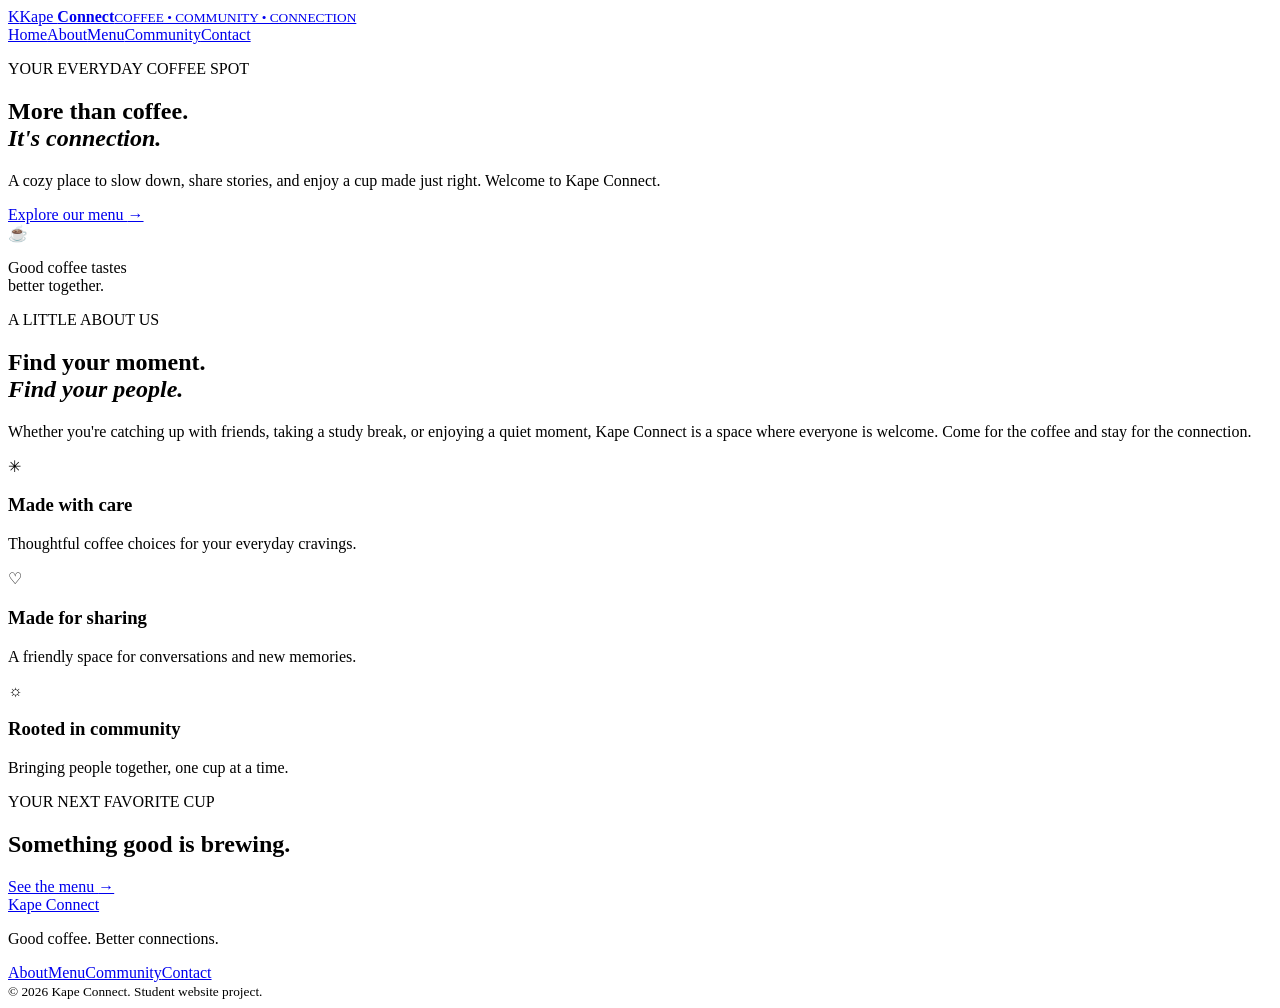
==== index.html @ e1341c98 "Add Kape Connect home page" ====
<!DOCTYPE html>
<html lang="en">
<head>
  <meta charset="UTF-8">
  <meta name="viewport" content="width=device-width, initial-scale=1.0">
  <meta name="description" content="Kape Connect — good coffee, good conversations, and a welcoming community.">
  <title>Kape Connect | Home</title>
  <link rel="preconnect" href="https://fonts.googleapis.com">
  <link rel="preconnect" href="https://fonts.gstatic.com" crossorigin>
  <link href="https://fonts.googleapis.com/css2?family=DM+Sans:wght@400;500;600;700&family=Playfair+Display:wght@600;700&display=swap" rel="stylesheet">
  <link rel="stylesheet" href="css/style.css">
</head>
<body>
  <header class="site-header">
    <a class="brand" href="index.html"><span class="brand-mark">K</span><span>Kape <b>Connect</b><small>COFFEE • COMMUNITY • CONNECTION</small></span></a>
    <nav class="main-nav" aria-label="Main navigation">
      <a class="active" href="index.html">Home</a><a href="about.html">About</a><a href="menu.html">Menu</a><a href="community.html">Community</a><a href="contact.html">Contact</a>
    </nav>
  </header>
  <main>
    <section class="hero home-hero">
      <div class="hero-content">
        <p class="eyebrow">YOUR EVERYDAY COFFEE SPOT</p>
        <h1>More than coffee.<br><em>It's connection.</em></h1>
        <p class="hero-copy">A cozy place to slow down, share stories, and enjoy a cup made just right. Welcome to Kape Connect.</p>
        <a class="button button-light" href="menu.html">Explore our menu <span>→</span></a>
      </div>
      <div class="hero-note"><span>☕</span><p>Good coffee tastes<br>better together.</p></div>
    </section>
    <section class="intro-section section-wrap">
      <div><p class="eyebrow">A LITTLE ABOUT US</p><h2>Find your moment.<br><em>Find your people.</em></h2></div>
      <p class="intro-copy">Whether you're catching up with friends, taking a study break, or enjoying a quiet moment, Kape Connect is a space where everyone is welcome. Come for the coffee and stay for the connection.</p>
    </section>
    <section class="feature-grid section-wrap">
      <article class="feature-card"><div class="feature-icon">✳</div><h3>Made with care</h3><p>Thoughtful coffee choices for your everyday cravings.</p></article>
      <article class="feature-card"><div class="feature-icon">♡</div><h3>Made for sharing</h3><p>A friendly space for conversations and new memories.</p></article>
      <article class="feature-card"><div class="feature-icon">☼</div><h3>Rooted in community</h3><p>Bringing people together, one cup at a time.</p></article>
    </section>
    <section class="cta-band section-wrap"><div><p class="eyebrow">YOUR NEXT FAVORITE CUP</p><h2>Something good is brewing.</h2></div><a class="button button-dark" href="menu.html">See the menu <span>→</span></a></section>
  </main>
  <footer class="site-footer"><a class="footer-brand" href="index.html">Kape Connect</a><p>Good coffee. Better connections.</p><div><a href="about.html">About</a><a href="menu.html">Menu</a><a href="community.html">Community</a><a href="contact.html">Contact</a></div><small>© 2026 Kape Connect. Student website project.</small></footer>
</body>
</html>
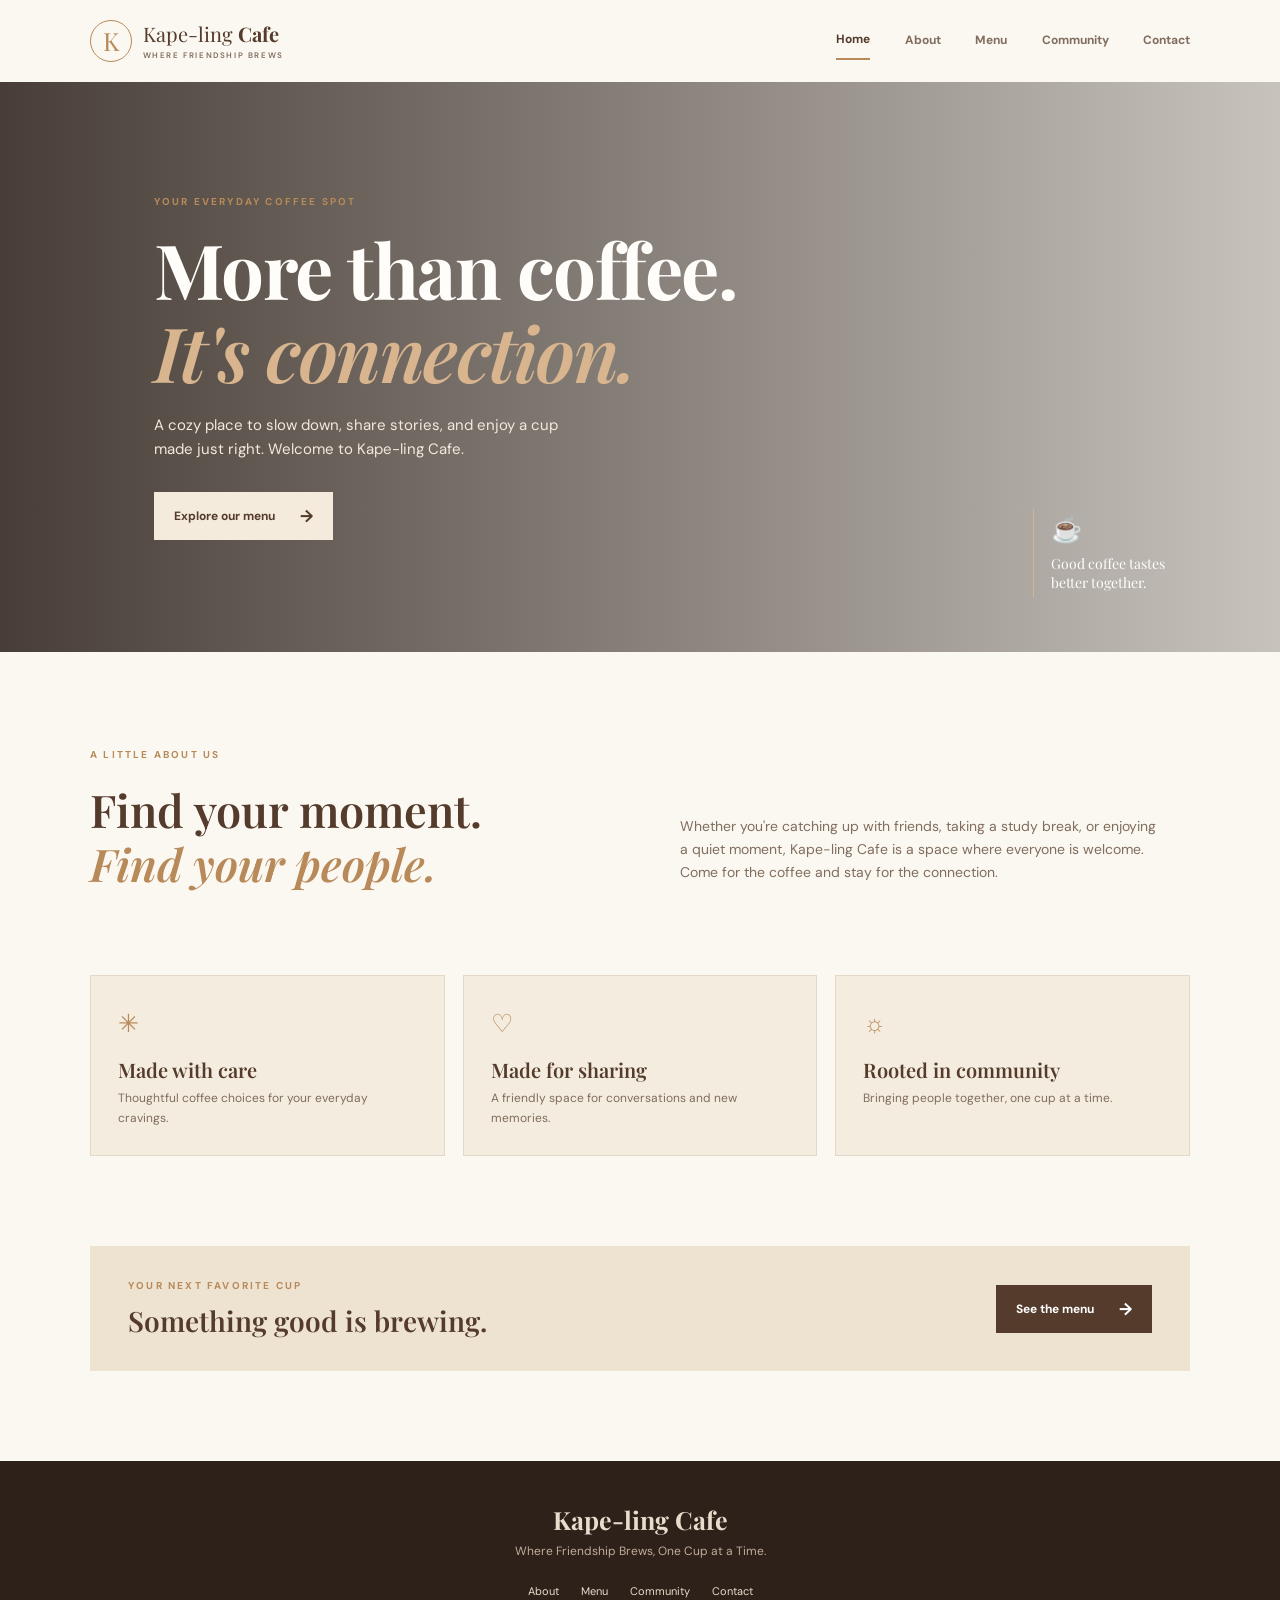
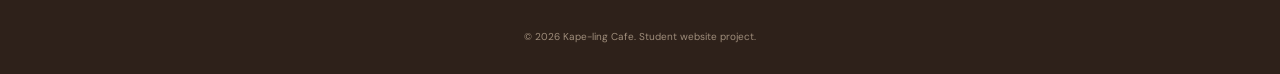
==== commit 36211736: "Update branding to Kape-ling Cafe" ====
--- a/index.html
+++ b/index.html
@@ -3,8 +3,8 @@
 <head>
   <meta charset="UTF-8">
   <meta name="viewport" content="width=device-width, initial-scale=1.0">
-  <meta name="description" content="Kape Connect — good coffee, good conversations, and a welcoming community.">
-  <title>Kape Connect | Home</title>
+  <meta name="description" content="Kape-ling Cafe — good coffee, good conversations, and a welcoming community.">
+  <title>Kape-ling Cafe | Home</title>
   <link rel="preconnect" href="https://fonts.googleapis.com">
   <link rel="preconnect" href="https://fonts.gstatic.com" crossorigin>
   <link href="https://fonts.googleapis.com/css2?family=DM+Sans:wght@400;500;600;700&family=Playfair+Display:wght@600;700&display=swap" rel="stylesheet">
@@ -12,7 +12,7 @@
 </head>
 <body>
   <header class="site-header">
-    <a class="brand" href="index.html"><span class="brand-mark">K</span><span>Kape <b>Connect</b><small>COFFEE • COMMUNITY • CONNECTION</small></span></a>
+    <a class="brand" href="index.html"><span class="brand-mark">K</span><span>Kape-ling <b>Cafe</b><small>WHERE FRIENDSHIP BREWS</small></span></a>
     <nav class="main-nav" aria-label="Main navigation">
       <a class="active" href="index.html">Home</a><a href="about.html">About</a><a href="menu.html">Menu</a><a href="community.html">Community</a><a href="contact.html">Contact</a>
     </nav>
@@ -22,14 +22,14 @@
       <div class="hero-content">
         <p class="eyebrow">YOUR EVERYDAY COFFEE SPOT</p>
         <h1>More than coffee.<br><em>It's connection.</em></h1>
-        <p class="hero-copy">A cozy place to slow down, share stories, and enjoy a cup made just right. Welcome to Kape Connect.</p>
+        <p class="hero-copy">A cozy place to slow down, share stories, and enjoy a cup made just right. Welcome to Kape-ling Cafe.</p>
         <a class="button button-light" href="menu.html">Explore our menu <span>→</span></a>
       </div>
       <div class="hero-note"><span>☕</span><p>Good coffee tastes<br>better together.</p></div>
     </section>
     <section class="intro-section section-wrap">
       <div><p class="eyebrow">A LITTLE ABOUT US</p><h2>Find your moment.<br><em>Find your people.</em></h2></div>
-      <p class="intro-copy">Whether you're catching up with friends, taking a study break, or enjoying a quiet moment, Kape Connect is a space where everyone is welcome. Come for the coffee and stay for the connection.</p>
+      <p class="intro-copy">Whether you're catching up with friends, taking a study break, or enjoying a quiet moment, Kape-ling Cafe is a space where everyone is welcome. Come for the coffee and stay for the connection.</p>
     </section>
     <section class="feature-grid section-wrap">
       <article class="feature-card"><div class="feature-icon">✳</div><h3>Made with care</h3><p>Thoughtful coffee choices for your everyday cravings.</p></article>
@@ -38,6 +38,6 @@
     </section>
     <section class="cta-band section-wrap"><div><p class="eyebrow">YOUR NEXT FAVORITE CUP</p><h2>Something good is brewing.</h2></div><a class="button button-dark" href="menu.html">See the menu <span>→</span></a></section>
   </main>
-  <footer class="site-footer"><a class="footer-brand" href="index.html">Kape Connect</a><p>Good coffee. Better connections.</p><div><a href="about.html">About</a><a href="menu.html">Menu</a><a href="community.html">Community</a><a href="contact.html">Contact</a></div><small>© 2026 Kape Connect. Student website project.</small></footer>
+  <footer class="site-footer"><a class="footer-brand" href="index.html">Kape-ling Cafe</a><p>Where Friendship Brews, One Cup at a Time.</p><div><a href="about.html">About</a><a href="menu.html">Menu</a><a href="community.html">Community</a><a href="contact.html">Contact</a></div><small>© 2026 Kape-ling Cafe. Student website project.</small></footer>
 </body>
 </html>
--- a/css/style.css
+++ b/css/style.css
@@ -0,0 +1 @@
+:root{--cream:#f4ebdd;--paper:#fbf8f2;--brown:#543b2b;--deep:#2e211a;--caramel:#b88a5a;--muted:#806d5d;--line:#e4d8c8;--white:#fffdf9}*{box-sizing:border-box}html{scroll-behavior:smooth}body{margin:0;background:var(--paper);color:var(--deep);font-family:"DM Sans",sans-serif;line-height:1.65}a{color:inherit;text-decoration:none}.site-header{min-height:82px;padding:14px clamp(22px,7vw,104px);display:flex;align-items:center;justify-content:space-between;gap:24px;background:var(--paper);position:relative;z-index:2}.brand{display:flex;align-items:center;gap:11px;color:var(--brown);font-family:"Playfair Display",serif;font-size:20px;line-height:1.05}.brand b{font-weight:700}.brand small{display:block;margin-top:6px;font:600 8px "DM Sans",sans-serif;letter-spacing:1.6px;color:var(--muted)}.brand-mark{display:grid;place-items:center;width:42px;height:42px;border:1px solid var(--caramel);border-radius:50%;font-size:25px;color:var(--caramel)}.main-nav{display:flex;align-items:center;gap:clamp(15px,2.7vw,38px)}.main-nav a{font-size:12px;font-weight:700;color:var(--muted);padding:8px 0;transition:color .2s}.main-nav a:hover,.main-nav a.active{color:var(--brown)}.main-nav a.active{border-bottom:2px solid var(--caramel)}.hero{min-height:570px;position:relative;display:flex;align-items:center;padding:70px clamp(24px,12vw,175px);background:linear-gradient(90deg,rgba(35,24,17,.83),rgba(35,24,17,.24)),url("https://images.unsplash.com/photo-1442512595331-e89e73853f31?auto=format&fit=crop&w=2000&q=85") center/cover;color:var(--white)}.hero-content{max-width:590px}.eyebrow{font-size:10px;font-weight:700;letter-spacing:2.2px;color:var(--caramel);margin:0 0 18px}.hero h1,.page-hero h1{font:700 clamp(42px,6vw,76px)/1.08 "Playfair Display",serif;letter-spacing:-1.5px;margin:0 0 20px}.hero h1 em,.page-hero h1 em,h2 em{font-weight:600;color:#d8b58e}.hero-copy{max-width:440px;color:#f3e9dd;font-size:15px;margin:0 0 30px}.button{display:inline-flex;align-items:center;justify-content:center;gap:25px;padding:13px 20px;font:700 12px "DM Sans",sans-serif;border:0;cursor:pointer;transition:transform .2s,background .2s}.button:hover{transform:translateY(-2px)}.button-light{background:var(--cream);color:var(--brown)}.button-dark{background:var(--brown);color:white}.button span{font-size:17px}.hero-note{position:absolute;right:clamp(25px,9vw,130px);bottom:55px;border-left:1px solid #d8b58e;padding-left:17px;color:#fff}.hero-note span{font-size:25px}.hero-note p{font:14px/1.4 "Playfair Display",serif;margin:4px 0}.section-wrap{width:min(1100px,calc(100% - 48px));margin:0 auto}.intro-section{display:grid;grid-template-columns:1fr 1fr;gap:80px;padding-top:95px;padding-bottom:65px}.intro-section h2,.story-text h2,.contact-copy h2{font:600 clamp(30px,4vw,45px)/1.2 "Playfair Display",serif;margin:0;color:var(--brown)}.intro-section h2 em,.story-text h2 em,.contact-copy h2 em{color:var(--caramel)}.intro-copy{align-self:end;color:var(--muted);max-width:480px;margin:0 0 5px;font-size:14px}.feature-grid{display:grid;grid-template-columns:repeat(3,1fr);gap:18px;padding:20px 0 90px}.feature-card{padding:27px;background:#f3ecdf;border:1px solid var(--line)}.feature-icon{font-size:25px;color:var(--caramel)}.feature-card h3{font:600 20px "Playfair Display",serif;color:var(--brown);margin:12px 0 6px}.feature-card p{font-size:12px;color:var(--muted);margin:0}.cta-band{display:flex;align-items:center;justify-content:space-between;padding:32px 38px;margin-bottom:90px;background:#eee2d1}.cta-band .eyebrow{margin-bottom:7px}.cta-band h2{font:600 28px "Playfair Display",serif;color:var(--brown);margin:0}.site-footer{background:var(--deep);color:#e8dccc;text-align:center;padding:42px 20px 25px}.footer-brand{font:700 25px "Playfair Display",serif}.site-footer p{font-size:12px;color:#c0ad99;margin:4px 0 20px}.site-footer div{display:flex;justify-content:center;gap:22px;margin-bottom:22px}.site-footer div a{font-size:11px;color:#e8dccc}.site-footer small{font-size:10px;color:#9f8d7b}.page-hero{text-align:center;padding:86px 24px 92px;background:var(--cream)}.page-hero h1{font-size:clamp(39px,5vw,62px);color:var(--brown);margin-bottom:14px}.page-hero h1 em{color:var(--caramel)}.page-hero>p:last-child{max-width:570px;margin:0 auto;color:var(--muted);font-size:14px}.story-layout{display:grid;grid-template-columns:1fr 1fr;gap:75px;align-items:center;padding-top:90px;padding-bottom:95px}.photo-panel{min-height:410px;background:url("https://images.unsplash.com/photo-1495474472287-4d71bcdd2085?auto=format&fit=crop&w=1000&q=85") center/cover}.story-text p:not(.eyebrow){font-size:13px;color:var(--muted);margin-top:20px}.purpose-section{background:#eee5d8;padding:75px 0}.purpose-grid{display:grid;grid-template-columns:repeat(3,1fr);gap:38px}.purpose-grid article{border-top:1px solid #cdbba5;padding-top:20px}.purpose-grid h2{font:600 25px "Playfair Display",serif;color:var(--brown);margin:17px 0 8px}.purpose-grid article p{font-size:12px;color:var(--muted);margin:0}.quote-section{text-align:center;padding-top:85px;padding-bottom:90px}.quote-section p{font:italic 30px "Playfair Display",serif;color:var(--brown);max-width:680px;margin:0 auto 15px}.quote-section span{font-size:9px;font-weight:700;letter-spacing:2px;color:var(--caramel)}.menu-section{padding-top:75px;padding-bottom:90px}.section-heading{display:flex;align-items:end;justify-content:space-between;gap:20px;margin-bottom:30px}.section-heading .eyebrow{margin-bottom:8px}.section-heading h2{font:600 34px "Playfair Display",serif;color:var(--brown);margin:0}.section-heading>p,.sample-label{font-size:10px;color:var(--muted)}.menu-grid{display:grid;grid-template-columns:repeat(2,1fr);gap:25px}.menu-card{position:relative;background:#fff;border:1px solid var(--line);padding-bottom:18px}.drink-photo{height:235px;background-size:cover;background-position:center}.drink-one{background-image:url("https://images.unsplash.com/photo-1461023058943-07fcbe16d735?auto=format&fit=crop&w=900&q=85")}.drink-two{background-image:url("https://images.unsplash.com/photo-1517701604599-bb29b565090c?auto=format&fit=crop&w=900&q=85")}.drink-three{background-image:url("https://images.unsplash.com/photo-1570968915860-54d5c301fa9f?auto=format&fit=crop&w=900&q=85")}.drink-four{background-image:url("https://images.unsplash.com/photo-1517701550927-30cf4ba1dba5?auto=format&fit=crop&w=900&q=85")}.menu-info{display:flex;justify-content:space-between;gap:15px;padding:17px 19px 0}.menu-info h3{font:600 20px "Playfair Display",serif;color:var(--brown);margin:0 0 5px}.menu-info p{font-size:11px;color:var(--muted);margin:0}.menu-info strong{font-size:14px;color:var(--caramel);white-space:nowrap}.menu-tag{display:inline-block;margin:14px 19px 0;font-size:8px;letter-spacing:1.3px;color:var(--caramel);font-weight:700}.menu-disclaimer{font-size:10px;color:var(--muted);margin-top:22px}.reviews-section{padding-top:75px;padding-bottom:65px}.review-grid{display:grid;grid-template-columns:repeat(3,1fr);gap:18px}.review-card{padding:25px;background:#f2ebdf;border:1px solid var(--line)}.stars{letter-spacing:3px;color:var(--caramel);font-size:13px}.review-card p{font:italic 17px/1.5 "Playfair Display",serif;color:var(--brown);min-height:78px}.review-card strong{font-size:10px;color:var(--muted)}.gallery-grid{display:grid;grid-template-columns:1.2fr 1fr 1fr;gap:14px}.gallery-tile{height:220px;background-size:cover;background-position:center}.gallery-one{background-image:url("https://images.unsplash.com/photo-1529156069898-49953e39b3ac?auto=format&fit=crop&w=900&q=85")}.gallery-two{background-image:url("https://images.unsplash.com/photo-1499750310107-5fef28a66643?auto=format&fit=crop&w=900&q=85")}.gallery-three{background-image:url("https://images.unsplash.com/photo-1501339847302-ac426a4a7cbb?auto=format&fit=crop&w=900&q=85")}.community-gallery{padding-bottom:90px}.social-band{text-align:center;background:var(--brown);color:white;padding:65px 24px}.social-band h2{font:600 34px "Playfair Display",serif;margin:0 0 8px}.social-band>p:not(.eyebrow){font-size:12px;color:#e0d0be;margin:0 0 22px}.social-band small{display:block;font-size:9px;color:#d0bda9;margin-top:22px}.contact-layout{display:grid;grid-template-columns:.85fr 1.15fr;gap:90px;padding-top:85px;padding-bottom:95px}.contact-copy>p:not(.eyebrow){font-size:13px;color:var(--muted);margin:20px 0 30px}.contact-detail{display:flex;gap:14px;align-items:center;margin:22px 0}.contact-detail>span{display:grid;place-items:center;width:38px;height:38px;background:var(--cream);border-radius:50%;color:var(--caramel)}.contact-detail small{font-size:8px;letter-spacing:1.5px;color:var(--caramel);font-weight:700}.contact-detail p{font-size:11px;color:var(--brown);margin:1px 0}.contact-form{padding:32px;background:#f2ebdf;border:1px solid var(--line)}.contact-form h3{font:600 25px "Playfair Display",serif;color:var(--brown);margin:0}.form-note{font-size:10px;color:var(--muted)}.contact-form label{display:block;font-size:11px;font-weight:700;color:var(--brown);margin:18px 0 7px}.contact-form input,.contact-form textarea{width:100%;padding:12px 13px;border:1px solid #d9cbbb;background:var(--white);font:12px "DM Sans",sans-serif;color:var(--deep);outline:none}.contact-form input:focus,.contact-form textarea:focus{border-color:var(--caramel)}.contact-form textarea{resize:vertical}.contact-form button{margin-top:20px}.contact-form .form-note:last-child{display:block;margin-top:15px}@media(max-width:760px){.site-header{flex-direction:column;gap:12px;padding:17px 18px}.main-nav{width:100%;justify-content:center;gap:clamp(10px,3vw,20px);flex-wrap:wrap}.main-nav a{font-size:11px}.hero{min-height:520px;padding:55px 28px}.hero-note{right:25px;bottom:25px}.intro-section,.story-layout,.contact-layout{grid-template-columns:1fr;gap:28px;padding-top:60px;padding-bottom:60px}.feature-grid,.purpose-grid,.review-grid{grid-template-columns:1fr}.feature-grid{padding-bottom:60px}.cta-band{align-items:flex-start;flex-direction:column;gap:20px;margin-bottom:60px}.story-layout{gap:35px}.photo-panel{min-height:300px}.purpose-grid{gap:28px}.menu-grid{grid-template-columns:1fr}.section-heading{align-items:flex-start;flex-direction:column;gap:8px}.gallery-grid{grid-template-columns:1fr 1fr}.gallery-tile:last-child{display:none}.contact-layout{gap:35px}.page-hero{padding:65px 22px}.site-footer div{flex-wrap:wrap}}@media(max-width:420px){.brand{font-size:18px}.main-nav{gap:10px}.main-nav a{font-size:10px}.hero h1{font-size:43px}.gallery-grid{grid-template-columns:1fr}.gallery-tile:last-child{display:block}.gallery-tile{height:190px}.contact-form{padding:22px}}
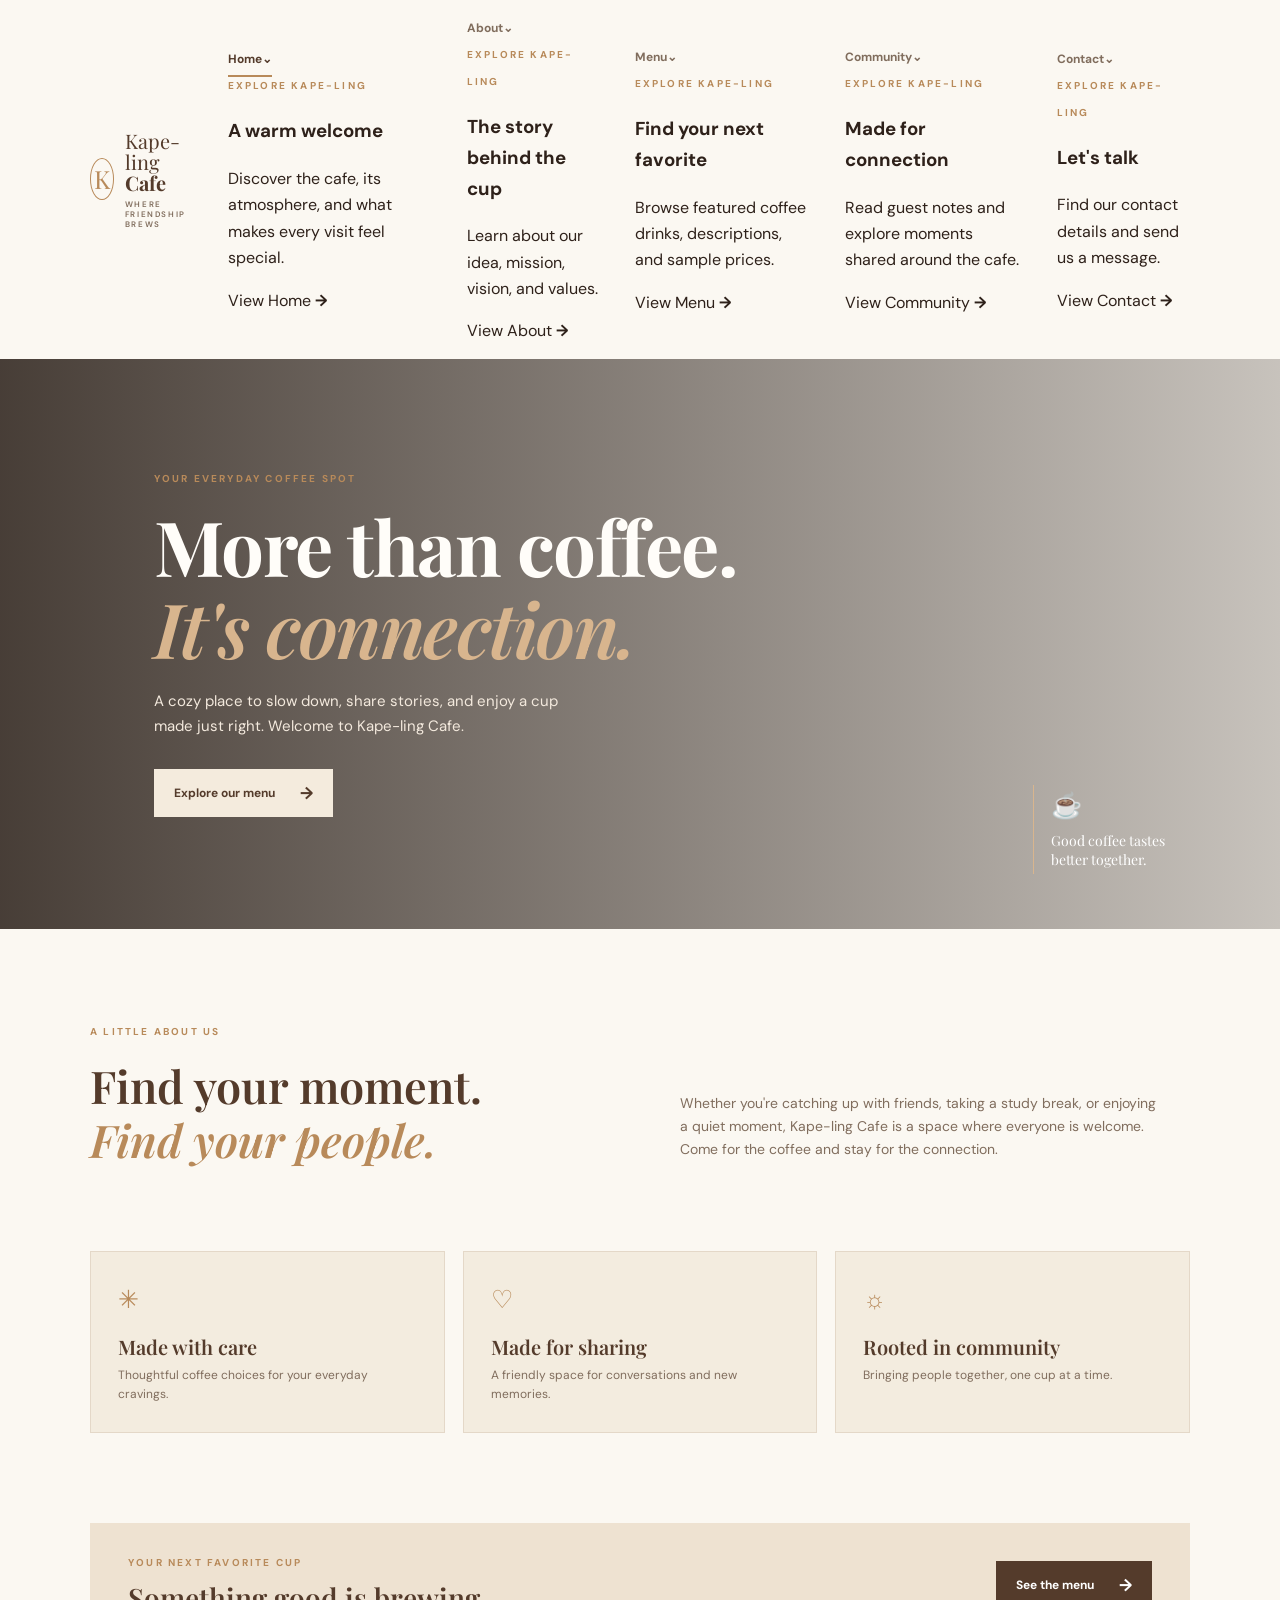
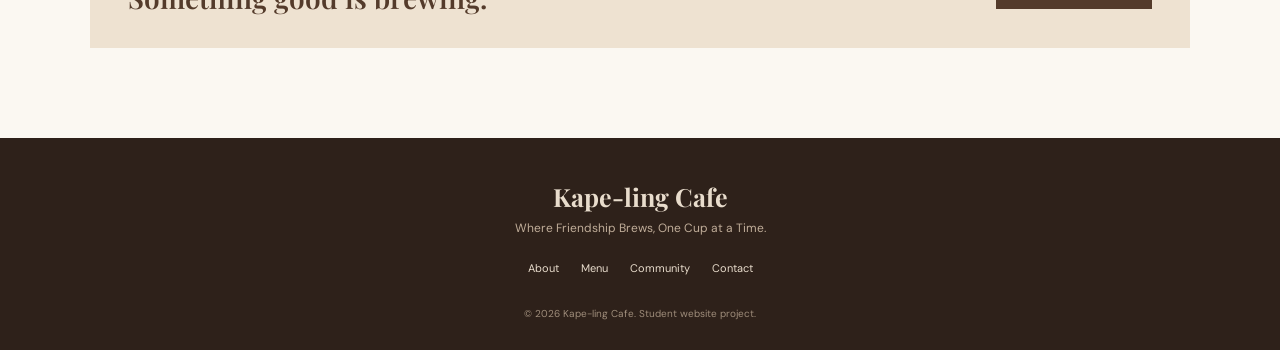
==== commit 1c5cbe4e: "Add navigation dropdown previews" ====
--- a/index.html
+++ b/index.html
@@ -14,7 +14,41 @@
   <header class="site-header">
     <a class="brand" href="index.html"><span class="brand-mark">K</span><span>Kape-ling <b>Cafe</b><small>WHERE FRIENDSHIP BREWS</small></span></a>
     <nav class="main-nav" aria-label="Main navigation">
-      <a class="active" href="index.html">Home</a><a href="about.html">About</a><a href="menu.html">Menu</a><a href="community.html">Community</a><a href="contact.html">Contact</a>
+      <div class="nav-item current">
+        <a class="active" href="home.html">Home<span class="nav-chevron" aria-hidden="true">⌄</span></a>
+        <div class="nav-preview">
+          <div class="nav-preview-image nav-home" aria-hidden="true"></div>
+          <div class="nav-preview-copy"><span class="eyebrow">EXPLORE KAPE-LING</span><h3>A warm welcome</h3><p>Discover the cafe, its atmosphere, and what makes every visit feel special.</p><span class="nav-preview-cta">View Home <b>→</b></span></div>
+        </div>
+      </div>
+      <div class="nav-item">
+        <a href="about.html">About<span class="nav-chevron" aria-hidden="true">⌄</span></a>
+        <div class="nav-preview">
+          <div class="nav-preview-image nav-about" aria-hidden="true"></div>
+          <div class="nav-preview-copy"><span class="eyebrow">EXPLORE KAPE-LING</span><h3>The story behind the cup</h3><p>Learn about our idea, mission, vision, and values.</p><span class="nav-preview-cta">View About <b>→</b></span></div>
+        </div>
+      </div>
+      <div class="nav-item">
+        <a href="menu.html">Menu<span class="nav-chevron" aria-hidden="true">⌄</span></a>
+        <div class="nav-preview">
+          <div class="nav-preview-image nav-menu" aria-hidden="true"></div>
+          <div class="nav-preview-copy"><span class="eyebrow">EXPLORE KAPE-LING</span><h3>Find your next favorite</h3><p>Browse featured coffee drinks, descriptions, and sample prices.</p><span class="nav-preview-cta">View Menu <b>→</b></span></div>
+        </div>
+      </div>
+      <div class="nav-item">
+        <a href="community.html">Community<span class="nav-chevron" aria-hidden="true">⌄</span></a>
+        <div class="nav-preview">
+          <div class="nav-preview-image nav-community" aria-hidden="true"></div>
+          <div class="nav-preview-copy"><span class="eyebrow">EXPLORE KAPE-LING</span><h3>Made for connection</h3><p>Read guest notes and explore moments shared around the cafe.</p><span class="nav-preview-cta">View Community <b>→</b></span></div>
+        </div>
+      </div>
+      <div class="nav-item">
+        <a href="contact.html">Contact<span class="nav-chevron" aria-hidden="true">⌄</span></a>
+        <div class="nav-preview">
+          <div class="nav-preview-image nav-contact" aria-hidden="true"></div>
+          <div class="nav-preview-copy"><span class="eyebrow">EXPLORE KAPE-LING</span><h3>Let's talk</h3><p>Find our contact details and send us a message.</p><span class="nav-preview-cta">View Contact <b>→</b></span></div>
+        </div>
+      </div>
     </nav>
   </header>
   <main>
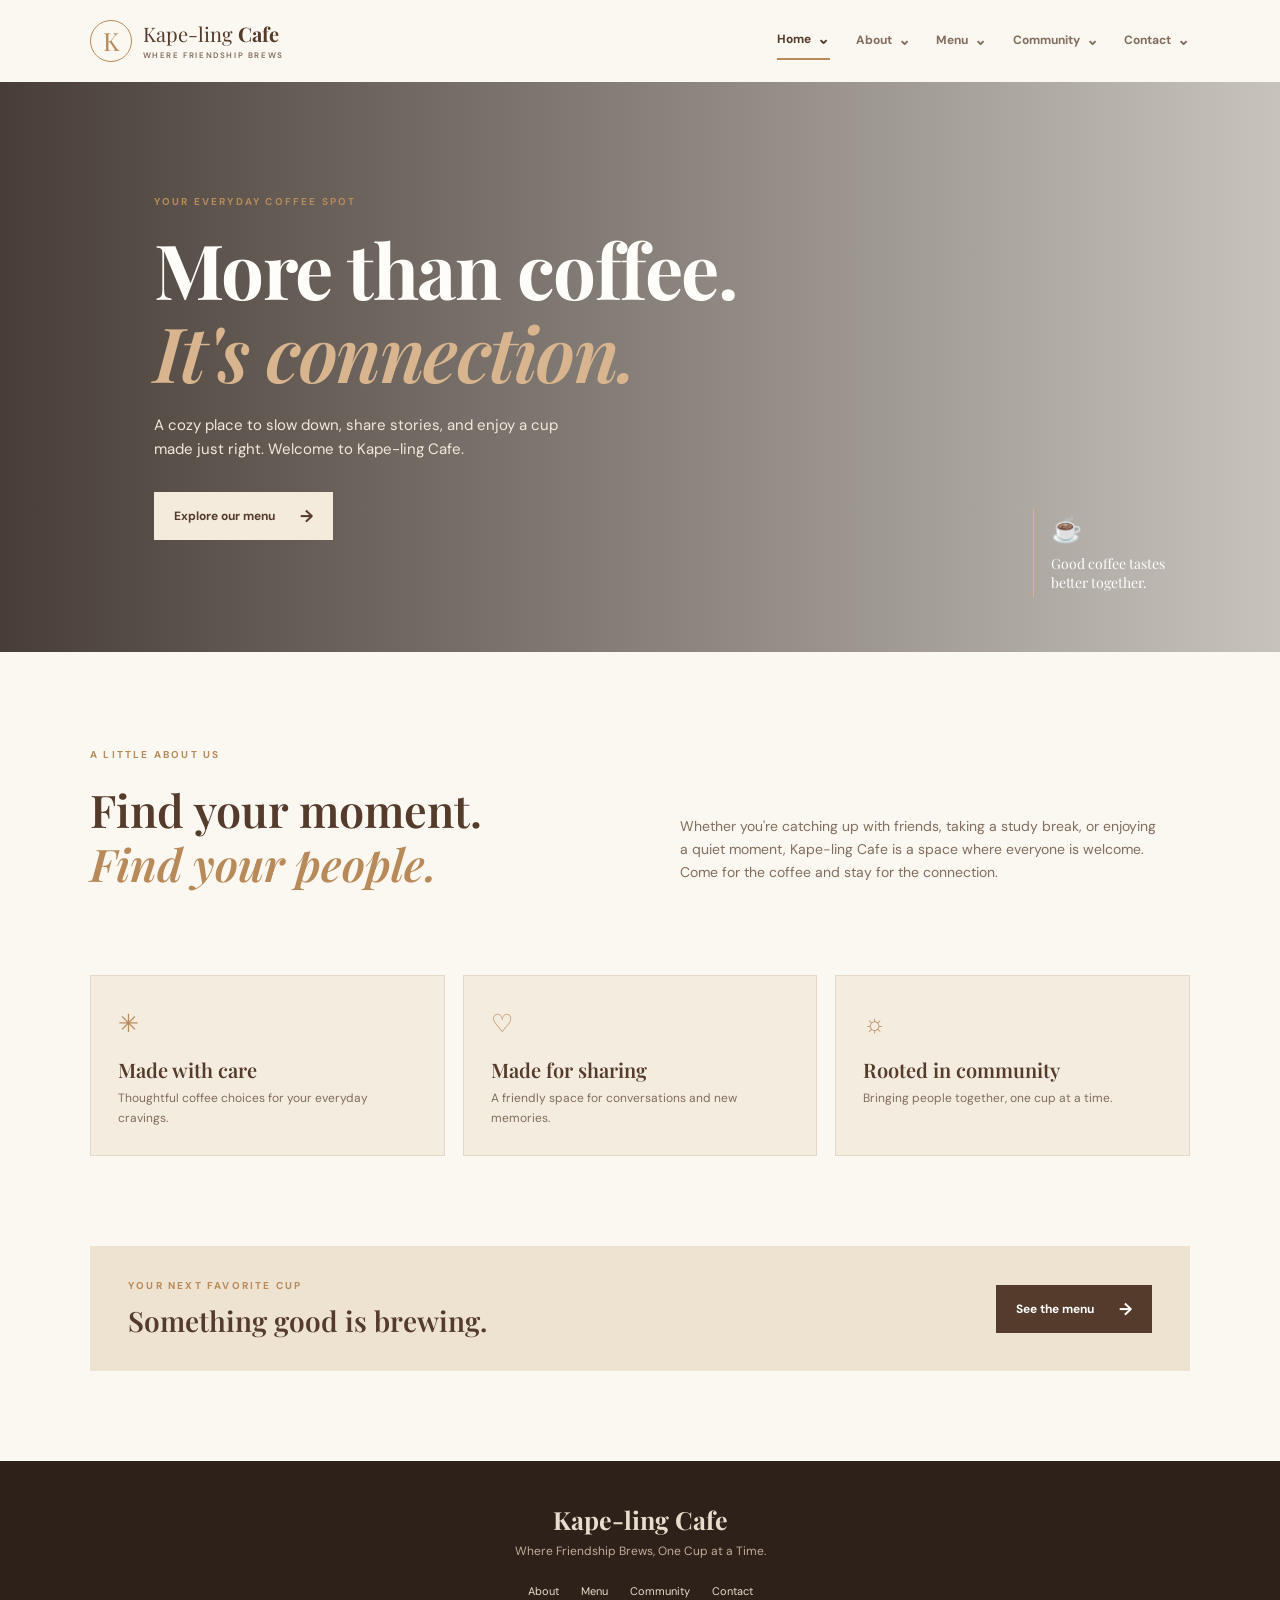
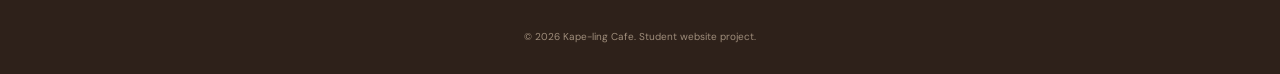
==== commit c60d3ef8: "Fix home dropdown navigation link" ====
--- a/index.html
+++ b/index.html
@@ -15,7 +15,7 @@
     <a class="brand" href="index.html"><span class="brand-mark">K</span><span>Kape-ling <b>Cafe</b><small>WHERE FRIENDSHIP BREWS</small></span></a>
     <nav class="main-nav" aria-label="Main navigation">
       <div class="nav-item current">
-        <a class="active" href="home.html">Home<span class="nav-chevron" aria-hidden="true">⌄</span></a>
+        <a class="active" href="index.html">Home<span class="nav-chevron" aria-hidden="true">⌄</span></a>
         <div class="nav-preview">
           <div class="nav-preview-image nav-home" aria-hidden="true"></div>
           <div class="nav-preview-copy"><span class="eyebrow">EXPLORE KAPE-LING</span><h3>A warm welcome</h3><p>Discover the cafe, its atmosphere, and what makes every visit feel special.</p><span class="nav-preview-cta">View Home <b>→</b></span></div>
--- a/css/style.css
+++ b/css/style.css
@@ -1 +1,45 @@
-:root{--cream:#f4ebdd;--paper:#fbf8f2;--brown:#543b2b;--deep:#2e211a;--caramel:#b88a5a;--muted:#806d5d;--line:#e4d8c8;--white:#fffdf9}*{box-sizing:border-box}html{scroll-behavior:smooth}body{margin:0;background:var(--paper);color:var(--deep);font-family:"DM Sans",sans-serif;line-height:1.65}a{color:inherit;text-decoration:none}.site-header{min-height:82px;padding:14px clamp(22px,7vw,104px);display:flex;align-items:center;justify-content:space-between;gap:24px;background:var(--paper);position:relative;z-index:2}.brand{display:flex;align-items:center;gap:11px;color:var(--brown);font-family:"Playfair Display",serif;font-size:20px;line-height:1.05}.brand b{font-weight:700}.brand small{display:block;margin-top:6px;font:600 8px "DM Sans",sans-serif;letter-spacing:1.6px;color:var(--muted)}.brand-mark{display:grid;place-items:center;width:42px;height:42px;border:1px solid var(--caramel);border-radius:50%;font-size:25px;color:var(--caramel)}.main-nav{display:flex;align-items:center;gap:clamp(15px,2.7vw,38px)}.main-nav a{font-size:12px;font-weight:700;color:var(--muted);padding:8px 0;transition:color .2s}.main-nav a:hover,.main-nav a.active{color:var(--brown)}.main-nav a.active{border-bottom:2px solid var(--caramel)}.hero{min-height:570px;position:relative;display:flex;align-items:center;padding:70px clamp(24px,12vw,175px);background:linear-gradient(90deg,rgba(35,24,17,.83),rgba(35,24,17,.24)),url("https://images.unsplash.com/photo-1442512595331-e89e73853f31?auto=format&fit=crop&w=2000&q=85") center/cover;color:var(--white)}.hero-content{max-width:590px}.eyebrow{font-size:10px;font-weight:700;letter-spacing:2.2px;color:var(--caramel);margin:0 0 18px}.hero h1,.page-hero h1{font:700 clamp(42px,6vw,76px)/1.08 "Playfair Display",serif;letter-spacing:-1.5px;margin:0 0 20px}.hero h1 em,.page-hero h1 em,h2 em{font-weight:600;color:#d8b58e}.hero-copy{max-width:440px;color:#f3e9dd;font-size:15px;margin:0 0 30px}.button{display:inline-flex;align-items:center;justify-content:center;gap:25px;padding:13px 20px;font:700 12px "DM Sans",sans-serif;border:0;cursor:pointer;transition:transform .2s,background .2s}.button:hover{transform:translateY(-2px)}.button-light{background:var(--cream);color:var(--brown)}.button-dark{background:var(--brown);color:white}.button span{font-size:17px}.hero-note{position:absolute;right:clamp(25px,9vw,130px);bottom:55px;border-left:1px solid #d8b58e;padding-left:17px;color:#fff}.hero-note span{font-size:25px}.hero-note p{font:14px/1.4 "Playfair Display",serif;margin:4px 0}.section-wrap{width:min(1100px,calc(100% - 48px));margin:0 auto}.intro-section{display:grid;grid-template-columns:1fr 1fr;gap:80px;padding-top:95px;padding-bottom:65px}.intro-section h2,.story-text h2,.contact-copy h2{font:600 clamp(30px,4vw,45px)/1.2 "Playfair Display",serif;margin:0;color:var(--brown)}.intro-section h2 em,.story-text h2 em,.contact-copy h2 em{color:var(--caramel)}.intro-copy{align-self:end;color:var(--muted);max-width:480px;margin:0 0 5px;font-size:14px}.feature-grid{display:grid;grid-template-columns:repeat(3,1fr);gap:18px;padding:20px 0 90px}.feature-card{padding:27px;background:#f3ecdf;border:1px solid var(--line)}.feature-icon{font-size:25px;color:var(--caramel)}.feature-card h3{font:600 20px "Playfair Display",serif;color:var(--brown);margin:12px 0 6px}.feature-card p{font-size:12px;color:var(--muted);margin:0}.cta-band{display:flex;align-items:center;justify-content:space-between;padding:32px 38px;margin-bottom:90px;background:#eee2d1}.cta-band .eyebrow{margin-bottom:7px}.cta-band h2{font:600 28px "Playfair Display",serif;color:var(--brown);margin:0}.site-footer{background:var(--deep);color:#e8dccc;text-align:center;padding:42px 20px 25px}.footer-brand{font:700 25px "Playfair Display",serif}.site-footer p{font-size:12px;color:#c0ad99;margin:4px 0 20px}.site-footer div{display:flex;justify-content:center;gap:22px;margin-bottom:22px}.site-footer div a{font-size:11px;color:#e8dccc}.site-footer small{font-size:10px;color:#9f8d7b}.page-hero{text-align:center;padding:86px 24px 92px;background:var(--cream)}.page-hero h1{font-size:clamp(39px,5vw,62px);color:var(--brown);margin-bottom:14px}.page-hero h1 em{color:var(--caramel)}.page-hero>p:last-child{max-width:570px;margin:0 auto;color:var(--muted);font-size:14px}.story-layout{display:grid;grid-template-columns:1fr 1fr;gap:75px;align-items:center;padding-top:90px;padding-bottom:95px}.photo-panel{min-height:410px;background:url("https://images.unsplash.com/photo-1495474472287-4d71bcdd2085?auto=format&fit=crop&w=1000&q=85") center/cover}.story-text p:not(.eyebrow){font-size:13px;color:var(--muted);margin-top:20px}.purpose-section{background:#eee5d8;padding:75px 0}.purpose-grid{display:grid;grid-template-columns:repeat(3,1fr);gap:38px}.purpose-grid article{border-top:1px solid #cdbba5;padding-top:20px}.purpose-grid h2{font:600 25px "Playfair Display",serif;color:var(--brown);margin:17px 0 8px}.purpose-grid article p{font-size:12px;color:var(--muted);margin:0}.quote-section{text-align:center;padding-top:85px;padding-bottom:90px}.quote-section p{font:italic 30px "Playfair Display",serif;color:var(--brown);max-width:680px;margin:0 auto 15px}.quote-section span{font-size:9px;font-weight:700;letter-spacing:2px;color:var(--caramel)}.menu-section{padding-top:75px;padding-bottom:90px}.section-heading{display:flex;align-items:end;justify-content:space-between;gap:20px;margin-bottom:30px}.section-heading .eyebrow{margin-bottom:8px}.section-heading h2{font:600 34px "Playfair Display",serif;color:var(--brown);margin:0}.section-heading>p,.sample-label{font-size:10px;color:var(--muted)}.menu-grid{display:grid;grid-template-columns:repeat(2,1fr);gap:25px}.menu-card{position:relative;background:#fff;border:1px solid var(--line);padding-bottom:18px}.drink-photo{height:235px;background-size:cover;background-position:center}.drink-one{background-image:url("https://images.unsplash.com/photo-1461023058943-07fcbe16d735?auto=format&fit=crop&w=900&q=85")}.drink-two{background-image:url("https://images.unsplash.com/photo-1517701604599-bb29b565090c?auto=format&fit=crop&w=900&q=85")}.drink-three{background-image:url("https://images.unsplash.com/photo-1570968915860-54d5c301fa9f?auto=format&fit=crop&w=900&q=85")}.drink-four{background-image:url("https://images.unsplash.com/photo-1517701550927-30cf4ba1dba5?auto=format&fit=crop&w=900&q=85")}.menu-info{display:flex;justify-content:space-between;gap:15px;padding:17px 19px 0}.menu-info h3{font:600 20px "Playfair Display",serif;color:var(--brown);margin:0 0 5px}.menu-info p{font-size:11px;color:var(--muted);margin:0}.menu-info strong{font-size:14px;color:var(--caramel);white-space:nowrap}.menu-tag{display:inline-block;margin:14px 19px 0;font-size:8px;letter-spacing:1.3px;color:var(--caramel);font-weight:700}.menu-disclaimer{font-size:10px;color:var(--muted);margin-top:22px}.reviews-section{padding-top:75px;padding-bottom:65px}.review-grid{display:grid;grid-template-columns:repeat(3,1fr);gap:18px}.review-card{padding:25px;background:#f2ebdf;border:1px solid var(--line)}.stars{letter-spacing:3px;color:var(--caramel);font-size:13px}.review-card p{font:italic 17px/1.5 "Playfair Display",serif;color:var(--brown);min-height:78px}.review-card strong{font-size:10px;color:var(--muted)}.gallery-grid{display:grid;grid-template-columns:1.2fr 1fr 1fr;gap:14px}.gallery-tile{height:220px;background-size:cover;background-position:center}.gallery-one{background-image:url("https://images.unsplash.com/photo-1529156069898-49953e39b3ac?auto=format&fit=crop&w=900&q=85")}.gallery-two{background-image:url("https://images.unsplash.com/photo-1499750310107-5fef28a66643?auto=format&fit=crop&w=900&q=85")}.gallery-three{background-image:url("https://images.unsplash.com/photo-1501339847302-ac426a4a7cbb?auto=format&fit=crop&w=900&q=85")}.community-gallery{padding-bottom:90px}.social-band{text-align:center;background:var(--brown);color:white;padding:65px 24px}.social-band h2{font:600 34px "Playfair Display",serif;margin:0 0 8px}.social-band>p:not(.eyebrow){font-size:12px;color:#e0d0be;margin:0 0 22px}.social-band small{display:block;font-size:9px;color:#d0bda9;margin-top:22px}.contact-layout{display:grid;grid-template-columns:.85fr 1.15fr;gap:90px;padding-top:85px;padding-bottom:95px}.contact-copy>p:not(.eyebrow){font-size:13px;color:var(--muted);margin:20px 0 30px}.contact-detail{display:flex;gap:14px;align-items:center;margin:22px 0}.contact-detail>span{display:grid;place-items:center;width:38px;height:38px;background:var(--cream);border-radius:50%;color:var(--caramel)}.contact-detail small{font-size:8px;letter-spacing:1.5px;color:var(--caramel);font-weight:700}.contact-detail p{font-size:11px;color:var(--brown);margin:1px 0}.contact-form{padding:32px;background:#f2ebdf;border:1px solid var(--line)}.contact-form h3{font:600 25px "Playfair Display",serif;color:var(--brown);margin:0}.form-note{font-size:10px;color:var(--muted)}.contact-form label{display:block;font-size:11px;font-weight:700;color:var(--brown);margin:18px 0 7px}.contact-form input,.contact-form textarea{width:100%;padding:12px 13px;border:1px solid #d9cbbb;background:var(--white);font:12px "DM Sans",sans-serif;color:var(--deep);outline:none}.contact-form input:focus,.contact-form textarea:focus{border-color:var(--caramel)}.contact-form textarea{resize:vertical}.contact-form button{margin-top:20px}.contact-form .form-note:last-child{display:block;margin-top:15px}@media(max-width:760px){.site-header{flex-direction:column;gap:12px;padding:17px 18px}.main-nav{width:100%;justify-content:center;gap:clamp(10px,3vw,20px);flex-wrap:wrap}.main-nav a{font-size:11px}.hero{min-height:520px;padding:55px 28px}.hero-note{right:25px;bottom:25px}.intro-section,.story-layout,.contact-layout{grid-template-columns:1fr;gap:28px;padding-top:60px;padding-bottom:60px}.feature-grid,.purpose-grid,.review-grid{grid-template-columns:1fr}.feature-grid{padding-bottom:60px}.cta-band{align-items:flex-start;flex-direction:column;gap:20px;margin-bottom:60px}.story-layout{gap:35px}.photo-panel{min-height:300px}.purpose-grid{gap:28px}.menu-grid{grid-template-columns:1fr}.section-heading{align-items:flex-start;flex-direction:column;gap:8px}.gallery-grid{grid-template-columns:1fr 1fr}.gallery-tile:last-child{display:none}.contact-layout{gap:35px}.page-hero{padding:65px 22px}.site-footer div{flex-wrap:wrap}}@media(max-width:420px){.brand{font-size:18px}.main-nav{gap:10px}.main-nav a{font-size:10px}.hero h1{font-size:43px}.gallery-grid{grid-template-columns:1fr}.gallery-tile:last-child{display:block}.gallery-tile{height:190px}.contact-form{padding:22px}}+:root{--cream:#f4ebdd;--paper:#fbf8f2;--brown:#543b2b;--deep:#2e211a;--caramel:#b88a5a;--muted:#806d5d;--line:#e4d8c8;--white:#fffdf9}*{box-sizing:border-box}html{scroll-behavior:smooth}body{margin:0;background:var(--paper);color:var(--deep);font-family:"DM Sans",sans-serif;line-height:1.65}a{color:inherit;text-decoration:none}.site-header{min-height:82px;padding:14px clamp(22px,7vw,104px);display:flex;align-items:center;justify-content:space-between;gap:24px;background:var(--paper);position:relative;z-index:2}.brand{display:flex;align-items:center;gap:11px;color:var(--brown);font-family:"Playfair Display",serif;font-size:20px;line-height:1.05}.brand b{font-weight:700}.brand small{display:block;margin-top:6px;font:600 8px "DM Sans",sans-serif;letter-spacing:1.6px;color:var(--muted)}.brand-mark{display:grid;place-items:center;width:42px;height:42px;border:1px solid var(--caramel);border-radius:50%;font-size:25px;color:var(--caramel)}.main-nav{display:flex;align-items:center;gap:clamp(15px,2.7vw,38px)}.main-nav a{font-size:12px;font-weight:700;color:var(--muted);padding:8px 0;transition:color .2s}.main-nav a:hover,.main-nav a.active{color:var(--brown)}.main-nav a.active{border-bottom:2px solid var(--caramel)}.hero{min-height:570px;position:relative;display:flex;align-items:center;padding:70px clamp(24px,12vw,175px);background:linear-gradient(90deg,rgba(35,24,17,.83),rgba(35,24,17,.24)),url("https://images.unsplash.com/photo-1442512595331-e89e73853f31?auto=format&fit=crop&w=2000&q=85") center/cover;color:var(--white)}.hero-content{max-width:590px}.eyebrow{font-size:10px;font-weight:700;letter-spacing:2.2px;color:var(--caramel);margin:0 0 18px}.hero h1,.page-hero h1{font:700 clamp(42px,6vw,76px)/1.08 "Playfair Display",serif;letter-spacing:-1.5px;margin:0 0 20px}.hero h1 em,.page-hero h1 em,h2 em{font-weight:600;color:#d8b58e}.hero-copy{max-width:440px;color:#f3e9dd;font-size:15px;margin:0 0 30px}.button{display:inline-flex;align-items:center;justify-content:center;gap:25px;padding:13px 20px;font:700 12px "DM Sans",sans-serif;border:0;cursor:pointer;transition:transform .2s,background .2s}.button:hover{transform:translateY(-2px)}.button-light{background:var(--cream);color:var(--brown)}.button-dark{background:var(--brown);color:white}.button span{font-size:17px}.hero-note{position:absolute;right:clamp(25px,9vw,130px);bottom:55px;border-left:1px solid #d8b58e;padding-left:17px;color:#fff}.hero-note span{font-size:25px}.hero-note p{font:14px/1.4 "Playfair Display",serif;margin:4px 0}.section-wrap{width:min(1100px,calc(100% - 48px));margin:0 auto}.intro-section{display:grid;grid-template-columns:1fr 1fr;gap:80px;padding-top:95px;padding-bottom:65px}.intro-section h2,.story-text h2,.contact-copy h2{font:600 clamp(30px,4vw,45px)/1.2 "Playfair Display",serif;margin:0;color:var(--brown)}.intro-section h2 em,.story-text h2 em,.contact-copy h2 em{color:var(--caramel)}.intro-copy{align-self:end;color:var(--muted);max-width:480px;margin:0 0 5px;font-size:14px}.feature-grid{display:grid;grid-template-columns:repeat(3,1fr);gap:18px;padding:20px 0 90px}.feature-card{padding:27px;background:#f3ecdf;border:1px solid var(--line)}.feature-icon{font-size:25px;color:var(--caramel)}.feature-card h3{font:600 20px "Playfair Display",serif;color:var(--brown);margin:12px 0 6px}.feature-card p{font-size:12px;color:var(--muted);margin:0}.cta-band{display:flex;align-items:center;justify-content:space-between;padding:32px 38px;margin-bottom:90px;background:#eee2d1}.cta-band .eyebrow{margin-bottom:7px}.cta-band h2{font:600 28px "Playfair Display",serif;color:var(--brown);margin:0}.site-footer{background:var(--deep);color:#e8dccc;text-align:center;padding:42px 20px 25px}.footer-brand{font:700 25px "Playfair Display",serif}.site-footer p{font-size:12px;color:#c0ad99;margin:4px 0 20px}.site-footer div{display:flex;justify-content:center;gap:22px;margin-bottom:22px}.site-footer div a{font-size:11px;color:#e8dccc}.site-footer small{font-size:10px;color:#9f8d7b}.page-hero{text-align:center;padding:86px 24px 92px;background:var(--cream)}.page-hero h1{font-size:clamp(39px,5vw,62px);color:var(--brown);margin-bottom:14px}.page-hero h1 em{color:var(--caramel)}.page-hero>p:last-child{max-width:570px;margin:0 auto;color:var(--muted);font-size:14px}.story-layout{display:grid;grid-template-columns:1fr 1fr;gap:75px;align-items:center;padding-top:90px;padding-bottom:95px}.photo-panel{min-height:410px;background:url("https://images.unsplash.com/photo-1495474472287-4d71bcdd2085?auto=format&fit=crop&w=1000&q=85") center/cover}.story-text p:not(.eyebrow){font-size:13px;color:var(--muted);margin-top:20px}.purpose-section{background:#eee5d8;padding:75px 0}.purpose-grid{display:grid;grid-template-columns:repeat(3,1fr);gap:38px}.purpose-grid article{border-top:1px solid #cdbba5;padding-top:20px}.purpose-grid h2{font:600 25px "Playfair Display",serif;color:var(--brown);margin:17px 0 8px}.purpose-grid article p{font-size:12px;color:var(--muted);margin:0}.quote-section{text-align:center;padding-top:85px;padding-bottom:90px}.quote-section p{font:italic 30px "Playfair Display",serif;color:var(--brown);max-width:680px;margin:0 auto 15px}.quote-section span{font-size:9px;font-weight:700;letter-spacing:2px;color:var(--caramel)}.menu-section{padding-top:75px;padding-bottom:90px}.section-heading{display:flex;align-items:end;justify-content:space-between;gap:20px;margin-bottom:30px}.section-heading .eyebrow{margin-bottom:8px}.section-heading h2{font:600 34px "Playfair Display",serif;color:var(--brown);margin:0}.section-heading>p,.sample-label{font-size:10px;color:var(--muted)}.menu-grid{display:grid;grid-template-columns:repeat(2,1fr);gap:25px}.menu-card{position:relative;background:#fff;border:1px solid var(--line);padding-bottom:18px}.drink-photo{height:235px;background-size:cover;background-position:center}.drink-one{background-image:url("https://images.unsplash.com/photo-1461023058943-07fcbe16d735?auto=format&fit=crop&w=900&q=85")}.drink-two{background-image:url("https://images.unsplash.com/photo-1517701604599-bb29b565090c?auto=format&fit=crop&w=900&q=85")}.drink-three{background-image:url("https://images.unsplash.com/photo-1570968915860-54d5c301fa9f?auto=format&fit=crop&w=900&q=85")}.drink-four{background-image:url("https://images.unsplash.com/photo-1517701550927-30cf4ba1dba5?auto=format&fit=crop&w=900&q=85")}.menu-info{display:flex;justify-content:space-between;gap:15px;padding:17px 19px 0}.menu-info h3{font:600 20px "Playfair Display",serif;color:var(--brown);margin:0 0 5px}.menu-info p{font-size:11px;color:var(--muted);margin:0}.menu-info strong{font-size:14px;color:var(--caramel);white-space:nowrap}.menu-tag{display:inline-block;margin:14px 19px 0;font-size:8px;letter-spacing:1.3px;color:var(--caramel);font-weight:700}.menu-disclaimer{font-size:10px;color:var(--muted);margin-top:22px}.reviews-section{padding-top:75px;padding-bottom:65px}.review-grid{display:grid;grid-template-columns:repeat(3,1fr);gap:18px}.review-card{padding:25px;background:#f2ebdf;border:1px solid var(--line)}.stars{letter-spacing:3px;color:var(--caramel);font-size:13px}.review-card p{font:italic 17px/1.5 "Playfair Display",serif;color:var(--brown);min-height:78px}.review-card strong{font-size:10px;color:var(--muted)}.gallery-grid{display:grid;grid-template-columns:1.2fr 1fr 1fr;gap:14px}.gallery-tile{height:220px;background-size:cover;background-position:center}.gallery-one{background-image:url("https://images.unsplash.com/photo-1529156069898-49953e39b3ac?auto=format&fit=crop&w=900&q=85")}.gallery-two{background-image:url("https://images.unsplash.com/photo-1499750310107-5fef28a66643?auto=format&fit=crop&w=900&q=85")}.gallery-three{background-image:url("https://images.unsplash.com/photo-1501339847302-ac426a4a7cbb?auto=format&fit=crop&w=900&q=85")}.community-gallery{padding-bottom:90px}.social-band{text-align:center;background:var(--brown);color:white;padding:65px 24px}.social-band h2{font:600 34px "Playfair Display",serif;margin:0 0 8px}.social-band>p:not(.eyebrow){font-size:12px;color:#e0d0be;margin:0 0 22px}.social-band small{display:block;font-size:9px;color:#d0bda9;margin-top:22px}.contact-layout{display:grid;grid-template-columns:.85fr 1.15fr;gap:90px;padding-top:85px;padding-bottom:95px}.contact-copy>p:not(.eyebrow){font-size:13px;color:var(--muted);margin:20px 0 30px}.contact-detail{display:flex;gap:14px;align-items:center;margin:22px 0}.contact-detail>span{display:grid;place-items:center;width:38px;height:38px;background:var(--cream);border-radius:50%;color:var(--caramel)}.contact-detail small{font-size:8px;letter-spacing:1.5px;color:var(--caramel);font-weight:700}.contact-detail p{font-size:11px;color:var(--brown);margin:1px 0}.contact-form{padding:32px;background:#f2ebdf;border:1px solid var(--line)}.contact-form h3{font:600 25px "Playfair Display",serif;color:var(--brown);margin:0}.form-note{font-size:10px;color:var(--muted)}.contact-form label{display:block;font-size:11px;font-weight:700;color:var(--brown);margin:18px 0 7px}.contact-form input,.contact-form textarea{width:100%;padding:12px 13px;border:1px solid #d9cbbb;background:var(--white);font:12px "DM Sans",sans-serif;color:var(--deep);outline:none}.contact-form input:focus,.contact-form textarea:focus{border-color:var(--caramel)}.contact-form textarea{resize:vertical}.contact-form button{margin-top:20px}.contact-form .form-note:last-child{display:block;margin-top:15px}@media(max-width:760px){.site-header{flex-direction:column;gap:12px;padding:17px 18px}.main-nav{width:100%;justify-content:center;gap:clamp(10px,3vw,20px);flex-wrap:wrap}.main-nav a{font-size:11px}.hero{min-height:520px;padding:55px 28px}.hero-note{right:25px;bottom:25px}.intro-section,.story-layout,.contact-layout{grid-template-columns:1fr;gap:28px;padding-top:60px;padding-bottom:60px}.feature-grid,.purpose-grid,.review-grid{grid-template-columns:1fr}.feature-grid{padding-bottom:60px}.cta-band{align-items:flex-start;flex-direction:column;gap:20px;margin-bottom:60px}.story-layout{gap:35px}.photo-panel{min-height:300px}.purpose-grid{gap:28px}.menu-grid{grid-template-columns:1fr}.section-heading{align-items:flex-start;flex-direction:column;gap:8px}.gallery-grid{grid-template-columns:1fr 1fr}.gallery-tile:last-child{display:none}.contact-layout{gap:35px}.page-hero{padding:65px 22px}.site-footer div{flex-wrap:wrap}}@media(max-width:420px){.brand{font-size:18px}.main-nav{gap:10px}.main-nav a{font-size:10px}.hero h1{font-size:43px}.gallery-grid{grid-template-columns:1fr}.gallery-tile:last-child{display:block}.gallery-tile{height:190px}.contact-form{padding:22px}}
+
+/* Navigation dropdown previews */
+.site-header{z-index:20}
+.main-nav{gap:clamp(12px,2vw,28px)}
+.nav-item{position:relative;display:flex;align-items:center}
+.nav-item>a{display:flex;align-items:center;gap:6px;white-space:nowrap}
+.nav-chevron{font-size:15px;line-height:1;transition:transform .22s}
+.nav-preview{position:absolute;top:calc(100% + 18px);left:50%;width:340px;padding:10px;background:var(--white);border:1px solid var(--line);box-shadow:0 18px 45px rgba(46,33,26,.16);display:grid;grid-template-columns:112px 1fr;gap:15px;opacity:0;visibility:hidden;transform:translate(-50%,-8px);transition:opacity .22s,transform .22s,visibility .22s;pointer-events:none}
+.nav-preview:before{content:"";position:absolute;left:0;right:0;top:-19px;height:20px}
+.nav-item:hover .nav-preview,.nav-item:focus-within .nav-preview{opacity:1;visibility:visible;transform:translate(-50%,0);pointer-events:auto}
+.nav-item:hover .nav-chevron,.nav-item:focus-within .nav-chevron{transform:rotate(180deg)}
+.nav-preview-image{min-height:132px;background-size:cover;background-position:center}
+.nav-home{background-image:url("https://images.unsplash.com/photo-1442512595331-e89e73853f31?auto=format&fit=crop&w=500&q=80")}
+.nav-about{background-image:url("https://images.unsplash.com/photo-1495474472287-4d71bcdd2085?auto=format&fit=crop&w=500&q=80")}
+.nav-menu{background-image:url("https://images.unsplash.com/photo-1461023058943-07fcbe16d735?auto=format&fit=crop&w=500&q=80")}
+.nav-community{background-image:url("https://images.unsplash.com/photo-1529156069898-49953e39b3ac?auto=format&fit=crop&w=500&q=80")}
+.nav-contact{background-image:url("https://images.unsplash.com/photo-1501339847302-ac426a4a7cbb?auto=format&fit=crop&w=500&q=80")}
+.nav-preview-copy{padding:5px 5px 5px 0}
+.nav-preview-copy .eyebrow{font-size:7px;letter-spacing:1.2px;margin:0 0 7px}
+.nav-preview-copy h3{font:600 17px/1.2 "Playfair Display",serif;color:var(--brown);margin:0 0 6px}
+.nav-preview-copy p{font-size:10px;line-height:1.45;color:var(--muted);margin:0 0 10px}
+.nav-preview-cta{font-size:9px;font-weight:700;color:var(--caramel)}
+.nav-preview-cta b{font-size:14px;margin-left:5px}
+
+/* Menu photos reveal a second drink image on hover */
+.drink-photo{position:relative;overflow:hidden}
+.drink-photo:after{content:"";position:absolute;inset:0;background-size:cover;background-position:center;opacity:0;transform:scale(1.04);transition:opacity .35s ease,transform .55s ease}
+.menu-card:hover .drink-photo:after,.menu-card:focus-within .drink-photo:after{opacity:1;transform:scale(1)}
+.drink-one:after{background-image:url("https://images.unsplash.com/photo-1517701604599-bb29b565090c?auto=format&fit=crop&w=900&q=85")}
+.drink-two:after{background-image:url("https://images.unsplash.com/photo-1498804103079-a6351b050096?auto=format&fit=crop&w=900&q=85")}
+.drink-three:after{background-image:url("https://images.unsplash.com/photo-1570968915860-54d5c301fa9f?auto=format&fit=crop&w=900&q=85")}
+.drink-four:after{background-image:url("https://images.unsplash.com/photo-1517701550927-30cf4ba1dba5?auto=format&fit=crop&w=900&q=85")}
+@media(max-width:760px){
+  .main-nav{gap:clamp(9px,2.5vw,17px)}
+  .nav-item{position:static}
+  .nav-preview{top:calc(100% - 2px);left:50%;width:min(340px,calc(100vw - 30px));z-index:30}
+}
+@media(max-width:420px){
+  .nav-preview{grid-template-columns:92px 1fr}
+  .nav-preview-image{min-height:120px}
+}
+@media(prefers-reduced-motion:reduce){
+  .nav-preview,.nav-chevron,.drink-photo:after{transition:none}
+}
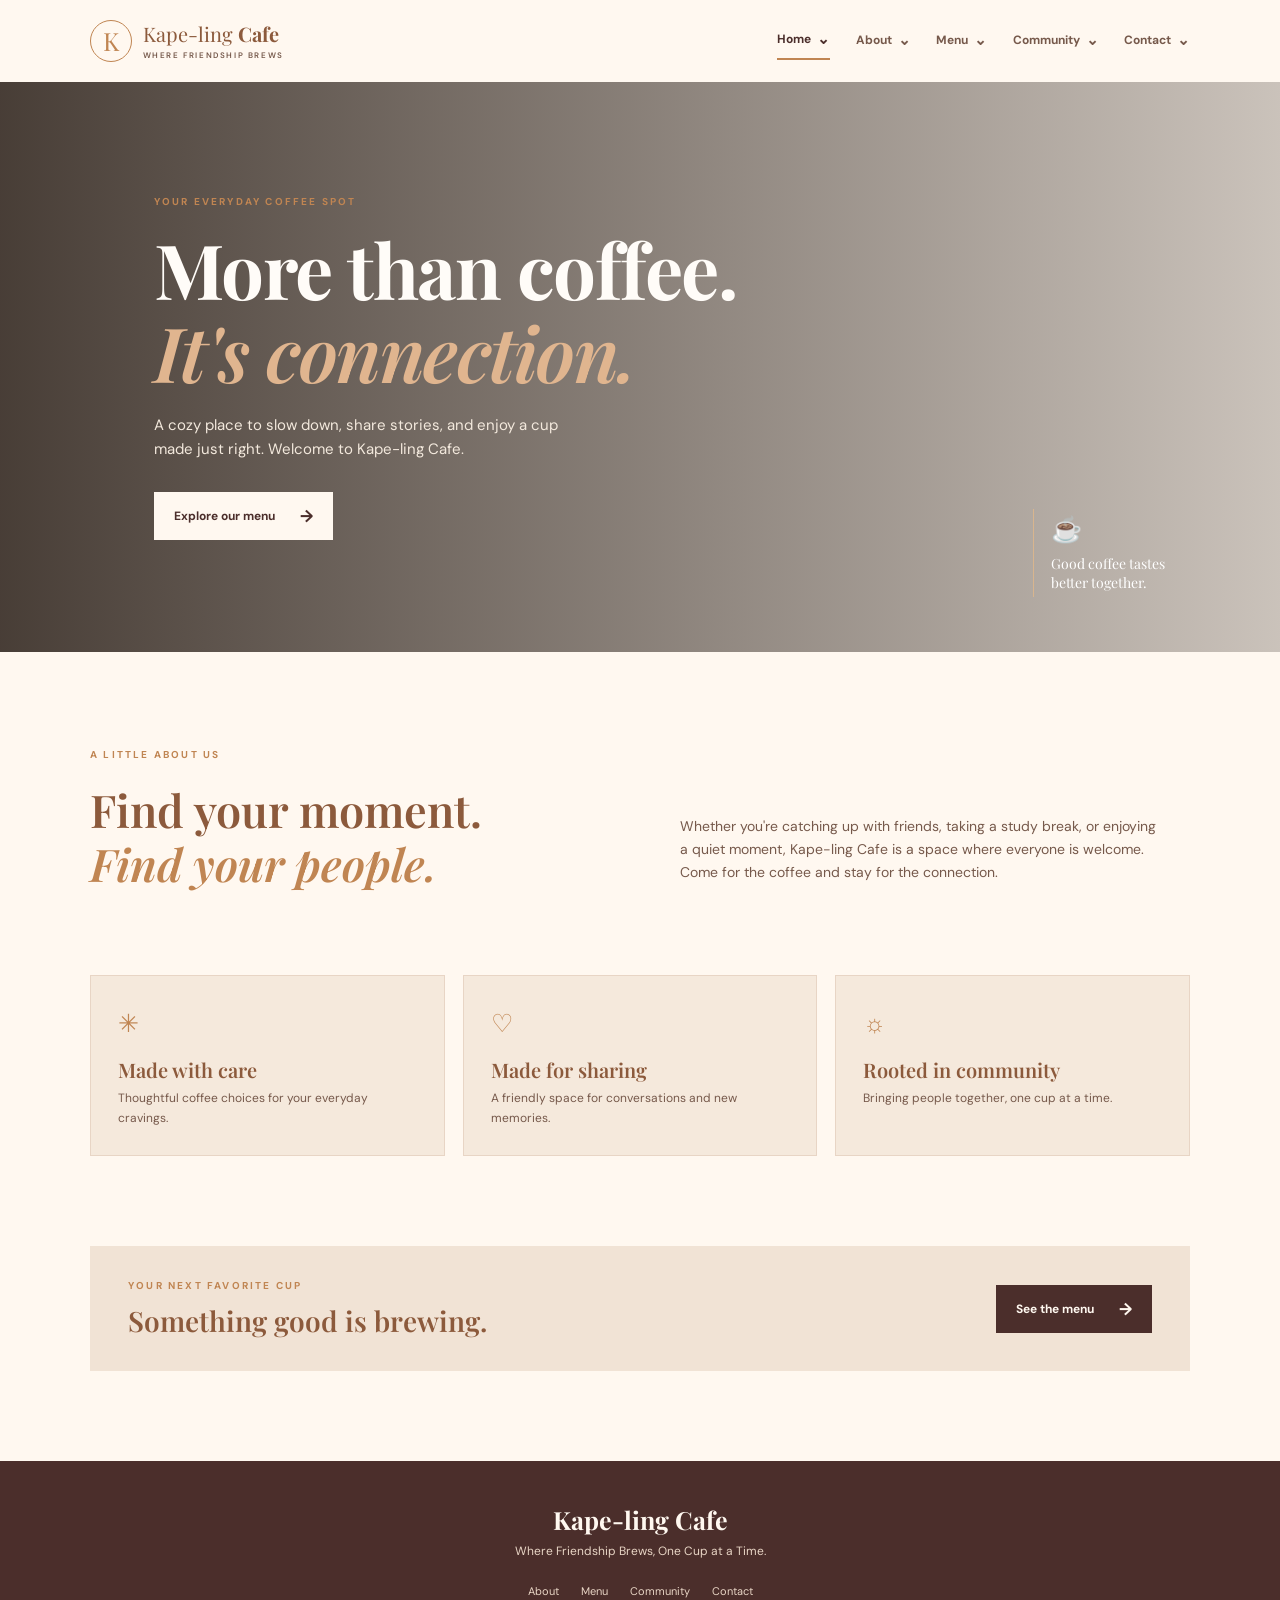
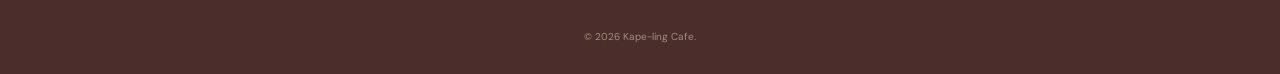
==== commit 95bb8ad6: "Remove remaining placeholder wording" ====
--- a/index.html
+++ b/index.html
@@ -39,7 +39,7 @@
         <a href="community.html">Community<span class="nav-chevron" aria-hidden="true">⌄</span></a>
         <div class="nav-preview">
           <div class="nav-preview-image nav-community" aria-hidden="true"></div>
-          <div class="nav-preview-copy"><span class="eyebrow">EXPLORE KAPE-LING</span><h3>Made for connection</h3><p>Read guest notes and explore moments shared around the cafe.</p><span class="nav-preview-cta">View Community <b>→</b></span></div>
+          <div class="nav-preview-copy"><span class="eyebrow">EXPLORE KAPE-LING</span><h3>Made for connection</h3><p>Explore guest moments and see what makes the cafe welcoming.</p><span class="nav-preview-cta">View Community <b>→</b></span></div>
         </div>
       </div>
       <div class="nav-item">
@@ -72,6 +72,6 @@
     </section>
     <section class="cta-band section-wrap"><div><p class="eyebrow">YOUR NEXT FAVORITE CUP</p><h2>Something good is brewing.</h2></div><a class="button button-dark" href="menu.html">See the menu <span>→</span></a></section>
   </main>
-  <footer class="site-footer"><a class="footer-brand" href="index.html">Kape-ling Cafe</a><p>Where Friendship Brews, One Cup at a Time.</p><div><a href="about.html">About</a><a href="menu.html">Menu</a><a href="community.html">Community</a><a href="contact.html">Contact</a></div><small>© 2026 Kape-ling Cafe. Student website project.</small></footer>
+  <footer class="site-footer"><a class="footer-brand" href="index.html">Kape-ling Cafe</a><p>Where Friendship Brews, One Cup at a Time.</p><div><a href="about.html">About</a><a href="menu.html">Menu</a><a href="community.html">Community</a><a href="contact.html">Contact</a></div><small>© 2026 Kape-ling Cafe.</small></footer>
 </body>
 </html>
--- a/css/style.css
+++ b/css/style.css
@@ -43,3 +43,49 @@
 @media(prefers-reduced-motion:reduce){
   .nav-preview,.nav-chevron,.drink-photo:after{transition:none}
 }
+
+
+/* Kape-ling Cafe palette: cream, caramel, warm brown, deep espresso */
+:root{
+  --cream:#FFF8F0;
+  --paper:#FFF8F0;
+  --caramel:#C08552;
+  --brown:#8C5A3C;
+  --deep:#4B2E2B;
+  --muted:#76594B;
+  --line:#E8D5C5;
+  --white:#FFFCF8;
+}
+body{background:var(--paper);color:var(--deep)}
+.site-header{background:var(--paper)}
+.brand,.intro-section h2,.story-text h2,.contact-copy h2,.feature-card h3,.purpose-grid h2,.section-heading h2,.menu-info h3,.review-card p{color:var(--brown)}
+.brand-mark{border-color:var(--caramel);color:var(--caramel)}
+.main-nav a{color:var(--muted)}
+.main-nav a:hover,.main-nav a.active{color:var(--deep)}
+.main-nav a.active{border-color:var(--caramel)}
+.eyebrow,.menu-info strong,.menu-tag,.stars,.contact-detail small,.contact-detail>span{color:var(--caramel)}
+.hero h1 em,.page-hero h1 em,h2 em{color:#E0B58F}
+.button-light{background:var(--cream);color:var(--deep)}
+.button-dark{background:var(--deep);color:var(--cream)}
+.feature-card,.review-card,.contact-form{background:#F5E9DC;border-color:var(--line)}
+.cta-band,.purpose-section{background:#F1E3D5}
+.site-footer{background:var(--deep);color:var(--cream)}
+.site-footer p,.site-footer div a{color:#E8D5C5}
+.page-hero{background:#F5E9DC}
+.menu-card{background:var(--white);border-color:var(--line)}
+.purpose-grid article{border-color:#D9BFA9}
+.contact-form input,.contact-form textarea{background:var(--white);border-color:#D9BFA9}
+.contact-form input:focus,.contact-form textarea:focus{border-color:var(--caramel)}
+.nav-preview{background:var(--white);border-color:var(--line)}
+.nav-preview-copy h3{color:var(--brown)}
+.nav-preview-copy .eyebrow,.nav-preview-cta{color:var(--caramel)}
+
+/* Each menu card changes to another photo of the same drink category */
+.drink-one{background-image:url("https://images.unsplash.com/photo-1461023058943-07fcbe16d735?auto=format&fit=crop&w=900&q=85")}
+.drink-one:after{background-image:url("https://images.unsplash.com/photo-1517701604599-bb29b565090c?auto=format&fit=crop&w=900&q=85")}
+.drink-two{background-image:url("https://images.unsplash.com/photo-1517701604599-bb29b565090c?auto=format&fit=crop&w=900&q=85")}
+.drink-two:after{background-image:url("https://images.unsplash.com/photo-1498804103079-a6351b050096?auto=format&fit=crop&w=900&q=85")}
+.drink-three{background-image:url("https://images.unsplash.com/photo-1570968915860-54d5c301fa9f?auto=format&fit=crop&w=900&q=85")}
+.drink-three:after{background-image:url("https://images.unsplash.com/photo-1509042239860-f550ce710b93?auto=format&fit=crop&w=900&q=85")}
+.drink-four{background-image:url("https://images.unsplash.com/photo-1517701550927-30cf4ba1dba5?auto=format&fit=crop&w=900&q=85")}
+.drink-four:after{background-image:url("https://images.unsplash.com/photo-1461023058943-07fcbe16d735?auto=format&fit=crop&w=900&q=85")}
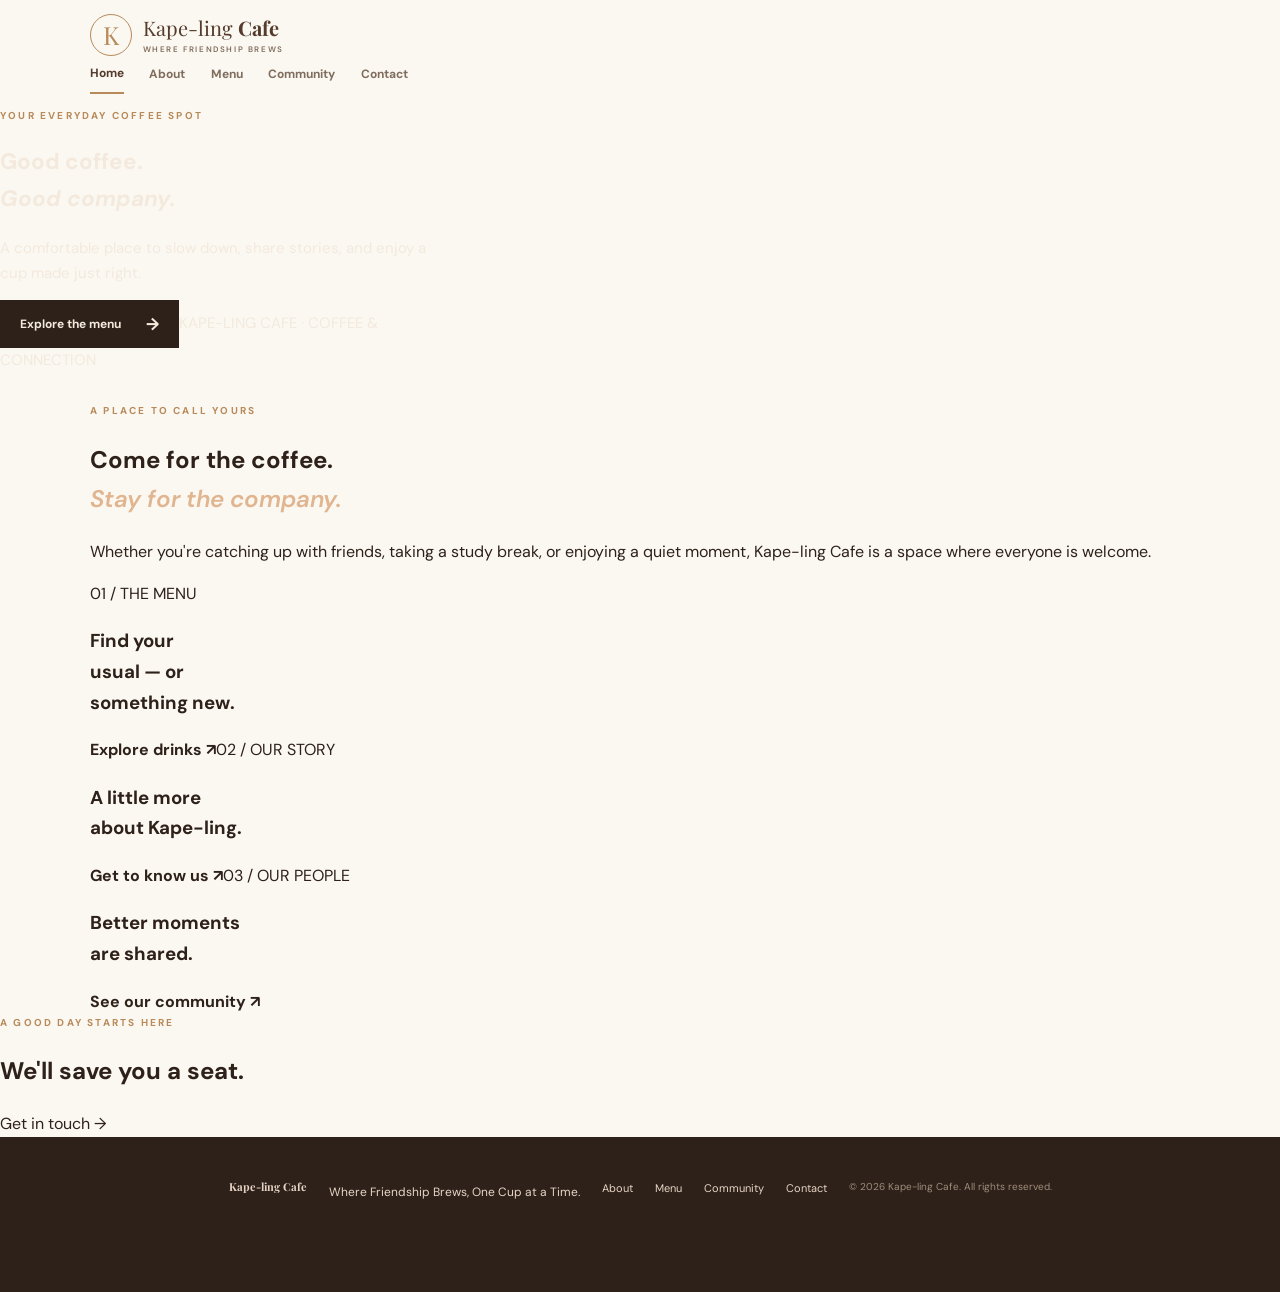
==== commit 7ad63ca7: "Redesign home page with editorial cafe layout" ====
--- a/index.html
+++ b/index.html
@@ -1,77 +1,17 @@
 <!DOCTYPE html>
-<html lang="en">
-<head>
-  <meta charset="UTF-8">
-  <meta name="viewport" content="width=device-width, initial-scale=1.0">
-  <meta name="description" content="Kape-ling Cafe — good coffee, good conversations, and a welcoming community.">
-  <title>Kape-ling Cafe | Home</title>
-  <link rel="preconnect" href="https://fonts.googleapis.com">
-  <link rel="preconnect" href="https://fonts.gstatic.com" crossorigin>
-  <link href="https://fonts.googleapis.com/css2?family=DM+Sans:wght@400;500;600;700&family=Playfair+Display:wght@600;700&display=swap" rel="stylesheet">
-  <link rel="stylesheet" href="css/style.css">
-</head>
-<body>
-  <header class="site-header">
-    <a class="brand" href="index.html"><span class="brand-mark">K</span><span>Kape-ling <b>Cafe</b><small>WHERE FRIENDSHIP BREWS</small></span></a>
+<html lang="en"><head><meta charset="UTF-8"><meta name="viewport" content="width=device-width, initial-scale=1.0"><meta name="description" content="Good coffee, good conversations, and a welcoming community."><title>Home | Kape-ling Cafe</title><link rel="preconnect" href="https://fonts.googleapis.com"><link rel="preconnect" href="https://fonts.gstatic.com" crossorigin><link href="https://fonts.googleapis.com/css2?family=DM+Sans:wght@400;500;600;700&family=Playfair+Display:wght@500;600;700&display=swap" rel="stylesheet"><link rel="stylesheet" href="css/style.css"></head><body> 
+<header class="site-header">
+  <div class="header-inner">
+    <a class="brand" href="index.html" aria-label="Kape-ling Cafe home"><span class="brand-mark">K</span><span class="brand-name">Kape-ling <b>Cafe</b><small>WHERE FRIENDSHIP BREWS</small></span></a>
     <nav class="main-nav" aria-label="Main navigation">
-      <div class="nav-item current">
-        <a class="active" href="index.html">Home<span class="nav-chevron" aria-hidden="true">⌄</span></a>
-        <div class="nav-preview">
-          <div class="nav-preview-image nav-home" aria-hidden="true"></div>
-          <div class="nav-preview-copy"><span class="eyebrow">EXPLORE KAPE-LING</span><h3>A warm welcome</h3><p>Discover the cafe, its atmosphere, and what makes every visit feel special.</p><span class="nav-preview-cta">View Home <b>→</b></span></div>
-        </div>
-      </div>
-      <div class="nav-item">
-        <a href="about.html">About<span class="nav-chevron" aria-hidden="true">⌄</span></a>
-        <div class="nav-preview">
-          <div class="nav-preview-image nav-about" aria-hidden="true"></div>
-          <div class="nav-preview-copy"><span class="eyebrow">EXPLORE KAPE-LING</span><h3>The story behind the cup</h3><p>Learn about our idea, mission, vision, and values.</p><span class="nav-preview-cta">View About <b>→</b></span></div>
-        </div>
-      </div>
-      <div class="nav-item">
-        <a href="menu.html">Menu<span class="nav-chevron" aria-hidden="true">⌄</span></a>
-        <div class="nav-preview">
-          <div class="nav-preview-image nav-menu" aria-hidden="true"></div>
-          <div class="nav-preview-copy"><span class="eyebrow">EXPLORE KAPE-LING</span><h3>Find your next favorite</h3><p>Browse featured coffee drinks, descriptions, and sample prices.</p><span class="nav-preview-cta">View Menu <b>→</b></span></div>
-        </div>
-      </div>
-      <div class="nav-item">
-        <a href="community.html">Community<span class="nav-chevron" aria-hidden="true">⌄</span></a>
-        <div class="nav-preview">
-          <div class="nav-preview-image nav-community" aria-hidden="true"></div>
-          <div class="nav-preview-copy"><span class="eyebrow">EXPLORE KAPE-LING</span><h3>Made for connection</h3><p>Explore guest moments and see what makes the cafe welcoming.</p><span class="nav-preview-cta">View Community <b>→</b></span></div>
-        </div>
-      </div>
-      <div class="nav-item">
-        <a href="contact.html">Contact<span class="nav-chevron" aria-hidden="true">⌄</span></a>
-        <div class="nav-preview">
-          <div class="nav-preview-image nav-contact" aria-hidden="true"></div>
-          <div class="nav-preview-copy"><span class="eyebrow">EXPLORE KAPE-LING</span><h3>Let's talk</h3><p>Find our contact details and send us a message.</p><span class="nav-preview-cta">View Contact <b>→</b></span></div>
-        </div>
-      </div>
+      <a href="index.html" aria-current="page" class="active">Home</a><a href="about.html" >About</a><a href="menu.html" >Menu</a><a href="community.html" >Community</a><a href="contact.html" >Contact</a>
     </nav>
-  </header>
-  <main>
-    <section class="hero home-hero">
-      <div class="hero-content">
-        <p class="eyebrow">YOUR EVERYDAY COFFEE SPOT</p>
-        <h1>More than coffee.<br><em>It's connection.</em></h1>
-        <p class="hero-copy">A cozy place to slow down, share stories, and enjoy a cup made just right. Welcome to Kape-ling Cafe.</p>
-        <a class="button button-light" href="menu.html">Explore our menu <span>→</span></a>
-      </div>
-      <div class="hero-note"><span>☕</span><p>Good coffee tastes<br>better together.</p></div>
-    </section>
-    <section class="intro-section section-wrap">
-      <div><p class="eyebrow">A LITTLE ABOUT US</p><h2>Find your moment.<br><em>Find your people.</em></h2></div>
-      <p class="intro-copy">Whether you're catching up with friends, taking a study break, or enjoying a quiet moment, Kape-ling Cafe is a space where everyone is welcome. Come for the coffee and stay for the connection.</p>
-    </section>
-    <section class="feature-grid section-wrap">
-      <article class="feature-card"><div class="feature-icon">✳</div><h3>Made with care</h3><p>Thoughtful coffee choices for your everyday cravings.</p></article>
-      <article class="feature-card"><div class="feature-icon">♡</div><h3>Made for sharing</h3><p>A friendly space for conversations and new memories.</p></article>
-      <article class="feature-card"><div class="feature-icon">☼</div><h3>Rooted in community</h3><p>Bringing people together, one cup at a time.</p></article>
-    </section>
-    <section class="cta-band section-wrap"><div><p class="eyebrow">YOUR NEXT FAVORITE CUP</p><h2>Something good is brewing.</h2></div><a class="button button-dark" href="menu.html">See the menu <span>→</span></a></section>
-  </main>
-  <footer class="site-footer"><a class="footer-brand" href="index.html">Kape-ling Cafe</a><p>Where Friendship Brews, One Cup at a Time.</p><div><a href="about.html">About</a><a href="menu.html">Menu</a><a href="community.html">Community</a><a href="contact.html">Contact</a></div><small>© 2026 Kape-ling Cafe.</small></footer>
-</body>
-</html>+  </div>
+</header>
+<main>
+<section class="home-hero"><div class="hero-image" role="img" aria-label="Freshly prepared coffee on a cafe table"></div><div class="hero-copy"><p class="eyebrow">YOUR EVERYDAY COFFEE SPOT</p><h1>Good coffee.<br><em>Good company.</em></h1><p>A comfortable place to slow down, share stories, and enjoy a cup made just right.</p><a class="button button-dark" href="menu.html">Explore the menu <span>→</span></a><span class="hero-caption">KAPE-LING CAFE · COFFEE & CONNECTION</span></div></section>
+<section class="welcome section-wrap"><div><p class="eyebrow">A PLACE TO CALL YOURS</p><h2>Come for the coffee.<br><em>Stay for the company.</em></h2></div><p>Whether you're catching up with friends, taking a study break, or enjoying a quiet moment, Kape-ling Cafe is a space where everyone is welcome.</p></section>
+<section class="home-tiles section-wrap"><a class="home-tile tile-menu" href="menu.html"><span>01 / THE MENU</span><h3>Find your<br>usual — or<br>something new.</h3><b>Explore drinks ↗</b></a><a class="home-tile tile-about" href="about.html"><span>02 / OUR STORY</span><h3>A little more<br>about Kape-ling.</h3><b>Get to know us ↗</b></a><a class="home-tile tile-community" href="community.html"><span>03 / OUR PEOPLE</span><h3>Better moments<br>are shared.</h3><b>See our community ↗</b></a></section>
+<section class="closing-band"><p class="eyebrow">A GOOD DAY STARTS HERE</p><h2>We'll save you a seat.</h2><a class="text-link" href="contact.html">Get in touch <span>→</span></a></section>
+</main>
+<footer class="site-footer"><div class="footer-inner"><div><a class="footer-brand" href="index.html">Kape-ling Cafe</a><p>Where Friendship Brews, One Cup at a Time.</p></div><div class="footer-links"><a href="about.html">About</a><a href="menu.html">Menu</a><a href="community.html">Community</a><a href="contact.html">Contact</a></div><small>© 2026 Kape-ling Cafe. All rights reserved.</small></div></footer></body></html>
--- a/css/style.css
+++ b/css/style.css
@@ -89,3 +89,130 @@
 .drink-three:after{background-image:url("https://images.unsplash.com/photo-1509042239860-f550ce710b93?auto=format&fit=crop&w=900&q=85")}
 .drink-four{background-image:url("https://images.unsplash.com/photo-1517701550927-30cf4ba1dba5?auto=format&fit=crop&w=900&q=85")}
 .drink-four:after{background-image:url("https://images.unsplash.com/photo-1461023058943-07fcbe16d735?auto=format&fit=crop&w=900&q=85")}
+
+
+/* Immersive 3D drink menu */
+.immersive-menu{background:#FFF8F0}
+.menu-showcase{min-height:620px;display:grid;grid-template-columns:minmax(220px, .85fr) minmax(330px,1.2fr) 90px;align-items:center;gap:28px;width:min(1200px,calc(100% - 64px));margin:auto;padding:54px 0 30px;position:relative}
+.showcase-copy{position:relative;z-index:2;padding:20px 0}
+.showcase-copy .eyebrow{margin-bottom:28px}
+.showcase-count{font-size:10px;letter-spacing:2px;color:#C08552;font-weight:700;margin:0 0 12px}
+.showcase-copy h1{font:700 clamp(43px,5.4vw,72px)/1.02 "Playfair Display",serif;letter-spacing:-1.5px;color:#4B2E2B;margin:0 0 24px}
+.showcase-copy h1 em{color:#C08552;font-weight:600}
+.showcase-description{max-width:340px;font-size:13px;line-height:1.9;color:#76594B;margin:0}
+.showcase-bottom{display:flex;align-items:center;gap:20px;margin-top:35px;padding-top:18px;border-top:1px solid #E8D5C5;max-width:340px}
+.showcase-price{font:700 27px "Playfair Display",serif;color:#8C5A3C}
+.showcase-note{font-size:7px;line-height:1.5;letter-spacing:1.4px;color:#9A7A64;max-width:100px}
+.product-stage{height:520px;position:relative;display:grid;place-items:center;perspective:1100px;isolation:isolate}
+.stage-glow{position:absolute;width:370px;height:370px;border-radius:50%;background:radial-gradient(circle,rgba(192,133,82,.23),rgba(192,133,82,0) 68%);z-index:-2}
+.stage-caption{position:absolute;top:18px;left:50%;transform:translateX(-50%);font-size:8px;letter-spacing:2.5px;color:#B18A6B;white-space:nowrap}
+.product-shadow{position:absolute;bottom:68px;width:210px;height:32px;border-radius:50%;background:rgba(75,46,43,.2);filter:blur(13px);transform:rotateX(65deg)}
+.drink-object{position:relative;width:220px;height:390px;transform-style:preserve-3d;transform:rotateY(-18deg) rotateX(2deg);z-index:2;filter:drop-shadow(22px 24px 18px rgba(75,46,43,.13));transition:filter .35s}
+.drink-object:hover{filter:drop-shadow(26px 28px 20px rgba(75,46,43,.2))}
+.cup-body{position:absolute;left:35px;top:54px;width:150px;height:290px;overflow:hidden;clip-path:polygon(0 0,100% 0,84% 100%,16% 100%);border-radius:12px 12px 30px 30px;background:linear-gradient(90deg,rgba(255,255,255,.8),rgba(255,255,255,.17) 18%,rgba(255,255,255,.12) 72%,rgba(255,255,255,.68));border:2px solid rgba(255,255,255,.82);box-shadow:inset 12px 0 16px rgba(255,255,255,.55),inset -12px 0 16px rgba(75,46,43,.12),0 8px 18px rgba(75,46,43,.1);transform:translateZ(13px)}
+.cup-lid{position:absolute;top:39px;left:26px;width:168px;height:28px;border-radius:50% 50% 9px 9px;background:linear-gradient(180deg,#fff 0%,#e9dfd5 45%,#b9a99b 100%);border:2px solid #fff;box-shadow:0 5px 8px rgba(75,46,43,.18);transform:translateZ(18px)}
+.cup-lid:after{content:"";position:absolute;left:69px;top:-9px;width:28px;height:12px;border-radius:5px 5px 2px 2px;background:#e6ddd4;border:1px solid #fff}
+.cup-bottom{position:absolute;left:57px;bottom:37px;width:106px;height:19px;border-radius:50%;background:linear-gradient(90deg,#d8cfc6,#fff 45%,#b7a99d);transform:translateZ(14px)}
+.cup-liquid{position:absolute;inset:0;background:linear-gradient(90deg,rgba(83,40,20,.85),rgba(195,125,65,.76) 24%,rgba(111,55,26,.84) 73%,rgba(55,29,21,.9))}
+.cup-liquid:before{content:"";position:absolute;left:0;right:0;top:0;height:28px;border-radius:50%;background:linear-gradient(90deg,#b8793e,#f0c18a,#995326)}
+.cup-ice{position:absolute;width:34px;height:40px;border:1px solid rgba(255,255,255,.7);border-radius:9px;background:linear-gradient(135deg,rgba(255,255,255,.8),rgba(255,255,255,.08));box-shadow:inset 5px 3px 8px rgba(255,255,255,.45),2px 5px 7px rgba(44,27,20,.15);transform:rotate(18deg) skewY(-7deg)}
+.ice-a{top:65px;left:27px}.ice-b{top:103px;left:82px;transform:rotate(-13deg)}.ice-c{top:145px;left:48px;transform:rotate(28deg)}
+.cup-foam{position:absolute;top:0;left:0;width:100%;height:42px;border-radius:50%;background:linear-gradient(180deg,#fff6e8,#e9d3b7 90%);opacity:.9}
+.cup-sleeve{position:absolute;top:168px;left:8px;width:130px;height:65px;background:linear-gradient(90deg,#8C5A3C,#b77d52 45%,#70452f);transform:rotate(-1deg);display:grid;place-items:center;box-shadow:0 5px 8px rgba(55,29,21,.2)}
+.cup-sleeve span{font:700 37px "Playfair Display",serif;color:#FFF8F0}
+.cup-highlight{position:absolute;top:18px;left:17px;width:13px;height:210px;border-radius:50%;background:rgba(255,255,255,.52);filter:blur(4px)}
+.stage-orbit{position:absolute;width:310px;height:95px;border:1px solid rgba(192,133,82,.3);border-radius:50%;transform:rotate(-23deg) translateZ(-40px);z-index:-1}
+.orbit-two{width:360px;height:120px;transform:rotate(56deg);border-color:rgba(192,133,82,.15)}
+.stage-hint{position:absolute;bottom:12px;left:50%;transform:translateX(-50%);font-size:8px;letter-spacing:2px;color:#A8876D;white-space:nowrap}
+.stage-hint span{font-size:15px;margin-left:5px}
+.showcase-side{height:100%;display:flex;align-items:center;justify-content:center;gap:15px;writing-mode:vertical-rl;font-size:8px;letter-spacing:2px;line-height:1.8;color:#A8876D}
+.side-line{height:75px;width:1px;background:#C08552}
+.drink-object.revolve{animation:cup-revolve .85s cubic-bezier(.2,.7,.25,1)}
+@keyframes cup-revolve{0%{transform:rotateY(-18deg) rotateX(2deg) scale(.94);opacity:.65}45%{transform:rotateY(155deg) rotateX(4deg) scale(1.04);opacity:1}100%{transform:rotateY(342deg) rotateX(2deg) scale(1)}}
+.americano-cup .cup-liquid{background:linear-gradient(90deg,#241712,#4b2b1c 27%,#1d120e 78%,#392017)}
+.americano-cup .cup-liquid:before{background:linear-gradient(90deg,#352015,#8a5938,#29170f)}
+.americano-cup .cup-foam{height:18px;background:linear-gradient(180deg,#d7b18a,#7a4b2c)}
+.americano-cup .cup-sleeve{opacity:0}
+.americano-cup .cup-body{background:linear-gradient(90deg,rgba(255,255,255,.7),rgba(255,255,255,.12) 20%,rgba(255,255,255,.1) 75%,rgba(255,255,255,.58))}
+.cappuccino-cup{width:250px;height:320px;transform:rotateY(-18deg) translateY(20px)}
+.cappuccino-cup .cup-body{left:40px;top:75px;width:170px;height:185px;clip-path:polygon(0 0,100% 0,88% 100%,12% 100%);border-radius:8px 8px 42px 42px;background:linear-gradient(90deg,#fff,#eee2d4 25%,#fff 70%,#d8c8b8);box-shadow:inset 10px 0 12px #fff,inset -8px 0 12px #c5b3a2}
+.cappuccino-cup .cup-lid{display:none}
+.cappuccino-cup .cup-bottom{left:62px;bottom:48px;width:126px;height:20px}
+.cappuccino-cup .cup-liquid{background:linear-gradient(90deg,#80502f,#bd8a5c 35%,#704326)}
+.cappuccino-cup .cup-foam{height:62px;background:radial-gradient(ellipse at 50% 80%,#fff8ec 0 45%,#e8d7c3 72%,#fff 100%);border-radius:50%}
+.cappuccino-cup .cup-ice{display:none}
+.cappuccino-cup .cup-sleeve{display:none}
+.cappuccino-cup .cup-highlight{top:28px;height:125px}
+.cappuccino-cup:after{content:"";position:absolute;right:5px;top:125px;width:63px;height:92px;border:15px solid #e8ded2;border-left:0;border-radius:0 50% 50% 0;transform:translateZ(-5px);z-index:-1}
+.mocha-cup .cup-liquid{background:linear-gradient(90deg,#3d1d16,#6c3526 28%,#351710 78%,#25100c)}
+.mocha-cup .cup-liquid:before{background:linear-gradient(90deg,#4b2118,#d2a17d,#51271c)}
+.mocha-cup .cup-foam{height:33px;background:linear-gradient(180deg,#f5e4d1,#c8a58a)}
+.mocha-cup .cup-sleeve{background:linear-gradient(90deg,#4B2E2B,#8C5A3C 45%,#4B2E2B)}
+.mocha-cup .cup-sleeve span{color:#f4dfc9}
+.drink-picker{background:#F3E8DC;border-top:1px solid #E8D5C5;padding:35px max(32px,calc((100% - 1100px)/2)) 45px}
+.picker-heading{display:flex;align-items:end;justify-content:space-between;gap:20px;margin-bottom:20px}
+.picker-heading .eyebrow{margin:0 0 5px;font-size:8px}
+.picker-heading h2{font:600 28px "Playfair Display",serif;color:#4B2E2B;margin:0}
+.picker-heading h2 em{color:#C08552}
+.picker-heading>p{font-size:8px;letter-spacing:1.6px;color:#98775f;margin:0 0 5px}
+.picker-track{display:grid;grid-template-columns:repeat(4,1fr);gap:12px}
+.drink-option{position:relative;min-height:115px;padding:12px 14px 12px 82px;border:1px solid #E2CEBC;background:#FFF8F0;text-align:left;display:flex;flex-direction:column;justify-content:center;gap:3px;cursor:pointer;transition:transform .25s,border-color .25s,box-shadow .25s,background .25s;color:#4B2E2B}
+.drink-option:hover,.drink-option.selected{transform:translateY(-5px);border-color:#C08552;box-shadow:0 12px 24px rgba(75,46,43,.09);background:#FFFCF8}
+.option-number{position:absolute;top:10px;right:12px;font-size:8px;letter-spacing:1px;color:#C5A58B}
+.option-name{font:600 14px "Playfair Display",serif}
+.option-price{font-size:10px;color:#C08552;font-weight:700}
+.mini-cup{position:absolute;left:25px;top:27px;width:34px;height:58px;border:1px solid rgba(255,255,255,.9);border-radius:4px 4px 9px 9px;transform:perspective(80px) rotateY(-15deg);box-shadow:inset 5px 0 6px rgba(255,255,255,.5),3px 4px 6px rgba(75,46,43,.13);background:linear-gradient(90deg,#8d4d27,#d99a5c 40%,#6c351e)}
+.mini-cup:before{content:"";position:absolute;top:-5px;left:-3px;width:38px;height:8px;border-radius:50%;background:linear-gradient(#fff,#cdbdad)}
+.mini-cup i{position:absolute;left:4px;top:15px;width:5px;height:24px;background:rgba(255,255,255,.55);border-radius:50%;filter:blur(1px)}
+.mini-americano{background:linear-gradient(90deg,#241712,#68412b 45%,#241712)}
+.mini-cappuccino{height:43px;top:36px;width:43px;left:20px;border-radius:5px 5px 16px 16px;background:linear-gradient(90deg,#9d704d,#f4e4cf 50%,#9d704d)}
+.mini-cappuccino:before{top:-8px;left:-2px;width:45px;height:13px;background:radial-gradient(ellipse,#fff9ee,#cdb9a4)}
+.mini-mocha{background:linear-gradient(90deg,#351710,#9b5b42 45%,#351710)}
+@media(max-width:850px){.menu-showcase{grid-template-columns:1fr 1.15fr;gap:10px;width:calc(100% - 44px);min-height:560px}.showcase-side{display:none}.product-stage{height:470px}.drink-object{transform:scale(.88) rotateY(-18deg)}.picker-track{grid-template-columns:repeat(2,1fr)}}
+@media(max-width:560px){.menu-showcase{grid-template-columns:1fr;gap:0;padding:45px 0 25px}.showcase-copy{grid-row:2;text-align:center;padding:10px 5px 30px}.showcase-copy .eyebrow{margin-bottom:12px}.showcase-copy h1{font-size:48px;margin-bottom:12px}.showcase-description,.showcase-bottom{margin-left:auto;margin-right:auto}.showcase-bottom{justify-content:center}.product-stage{grid-row:1;height:380px}.drink-object{transform:scale(.78) rotateY(-18deg)}.stage-glow{width:290px;height:290px}.stage-orbit{width:270px}.stage-caption{top:0}.stage-hint{bottom:0}.picker-heading{align-items:flex-start;flex-direction:column;gap:7px}.picker-heading h2{font-size:25px}.drink-picker{padding:30px 18px 35px}.picker-track{gap:8px}.drink-option{padding-left:68px;min-height:100px}.mini-cup{left:19px}.mini-cappuccino{left:15px}.option-name{font-size:12px}}
+@media(prefers-reduced-motion:reduce){.drink-object.revolve{animation:none}.drink-option{transition:none}}
+
+
+/* Restore the original Kape-ling Cafe color palette */
+:root{--cream:#f4ebdd;--paper:#fbf8f2;--brown:#543b2b;--deep:#2e211a;--caramel:#b88a5a;--muted:#806d5d;--line:#e4d8c8;--white:#fffdf9}
+body,.immersive-menu{background:var(--paper);color:var(--deep)}
+.site-header{background:var(--paper)}
+.brand,.intro-section h2,.story-text h2,.contact-copy h2,.feature-card h3,.purpose-grid h2,.section-heading h2,.menu-info h3,.review-card p{color:var(--brown)}
+.main-nav a:hover,.main-nav a.active{color:var(--brown)}
+.page-hero,.feature-card,.review-card,.contact-form{background:var(--cream)}
+.cta-band,.purpose-section,.drink-picker{background:#eee2d1}
+.menu-showcase{background:var(--paper)}
+.showcase-count,.showcase-copy h1 em,.picker-heading h2 em{color:var(--caramel)}
+.showcase-copy h1,.picker-heading h2{color:var(--brown)}
+.showcase-description{color:var(--muted)}
+.showcase-bottom{border-color:var(--line)}
+.showcase-price{color:var(--brown)}
+.showcase-note,.stage-caption,.stage-hint,.showcase-side{color:var(--muted)}
+.stage-glow{background:radial-gradient(circle,rgba(184,138,90,.23),rgba(184,138,90,0) 68%)}
+.stage-orbit{border-color:rgba(184,138,90,.3)}
+.side-line{background:var(--caramel)}
+.drink-picker{border-color:var(--line)}
+.drink-option{background:var(--paper);border-color:#d8c7b5;color:var(--deep)}
+.drink-option:hover,.drink-option.selected{border-color:var(--caramel);background:var(--white)}
+.option-number{color:#bba48d}
+.option-price,.option-category{color:var(--caramel)}
+.menu-categories{display:flex;flex-wrap:wrap;gap:9px;margin:0 0 22px}
+.category-tab{border:1px solid #d8c7b5;background:var(--paper);padding:9px 15px;color:var(--muted);font:600 10px "DM Sans",sans-serif;cursor:pointer;transition:.2s}
+.category-tab span{margin-left:7px;color:var(--caramel);font-size:9px}
+.category-tab:hover,.category-tab.active{background:var(--brown);border-color:var(--brown);color:var(--cream)}
+.category-tab.active span,.category-tab:hover span{color:#e6c6a5}
+.picker-track{grid-template-columns:repeat(4,minmax(0,1fr));gap:12px}
+.drink-option{min-height:126px;padding-left:82px}
+.option-category{font-size:7px;letter-spacing:1.2px;font-weight:700}
+.option-name{font-size:13px}
+.vanilla-cup .cup-liquid{background:linear-gradient(90deg,#9a653d,#e0b77d 35%,#8c542f)}
+.spanish-cup .cup-liquid{background:linear-gradient(90deg,#6b3d25,#d4a16c 40%,#54301f)}
+.hazelnut-cup .cup-liquid{background:linear-gradient(90deg,#2e1712,#9a5940 45%,#321710)}
+.brown-sugar-cup .cup-liquid{background:linear-gradient(90deg,#362018,#a46b3d 48%,#3b2118)}
+.cold-brew-cup .cup-foam{display:none}
+.espresso-cup .cup-body{height:180px;top:110px;clip-path:none;border-radius:12px 12px 30px 30px}
+.espresso-cup .cup-lid{display:none}
+.espresso-cup .cup-ice,.espresso-cup .cup-sleeve{display:none}
+.espresso-cup .cup-bottom{bottom:85px}
+@media(max-width:850px){.picker-track{grid-template-columns:repeat(3,minmax(0,1fr))}}
+@media(max-width:560px){.picker-track{grid-template-columns:repeat(2,minmax(0,1fr))}.category-tab{padding:8px 10px;font-size:9px}.drink-option{padding-left:68px}.option-name{font-size:11px}}
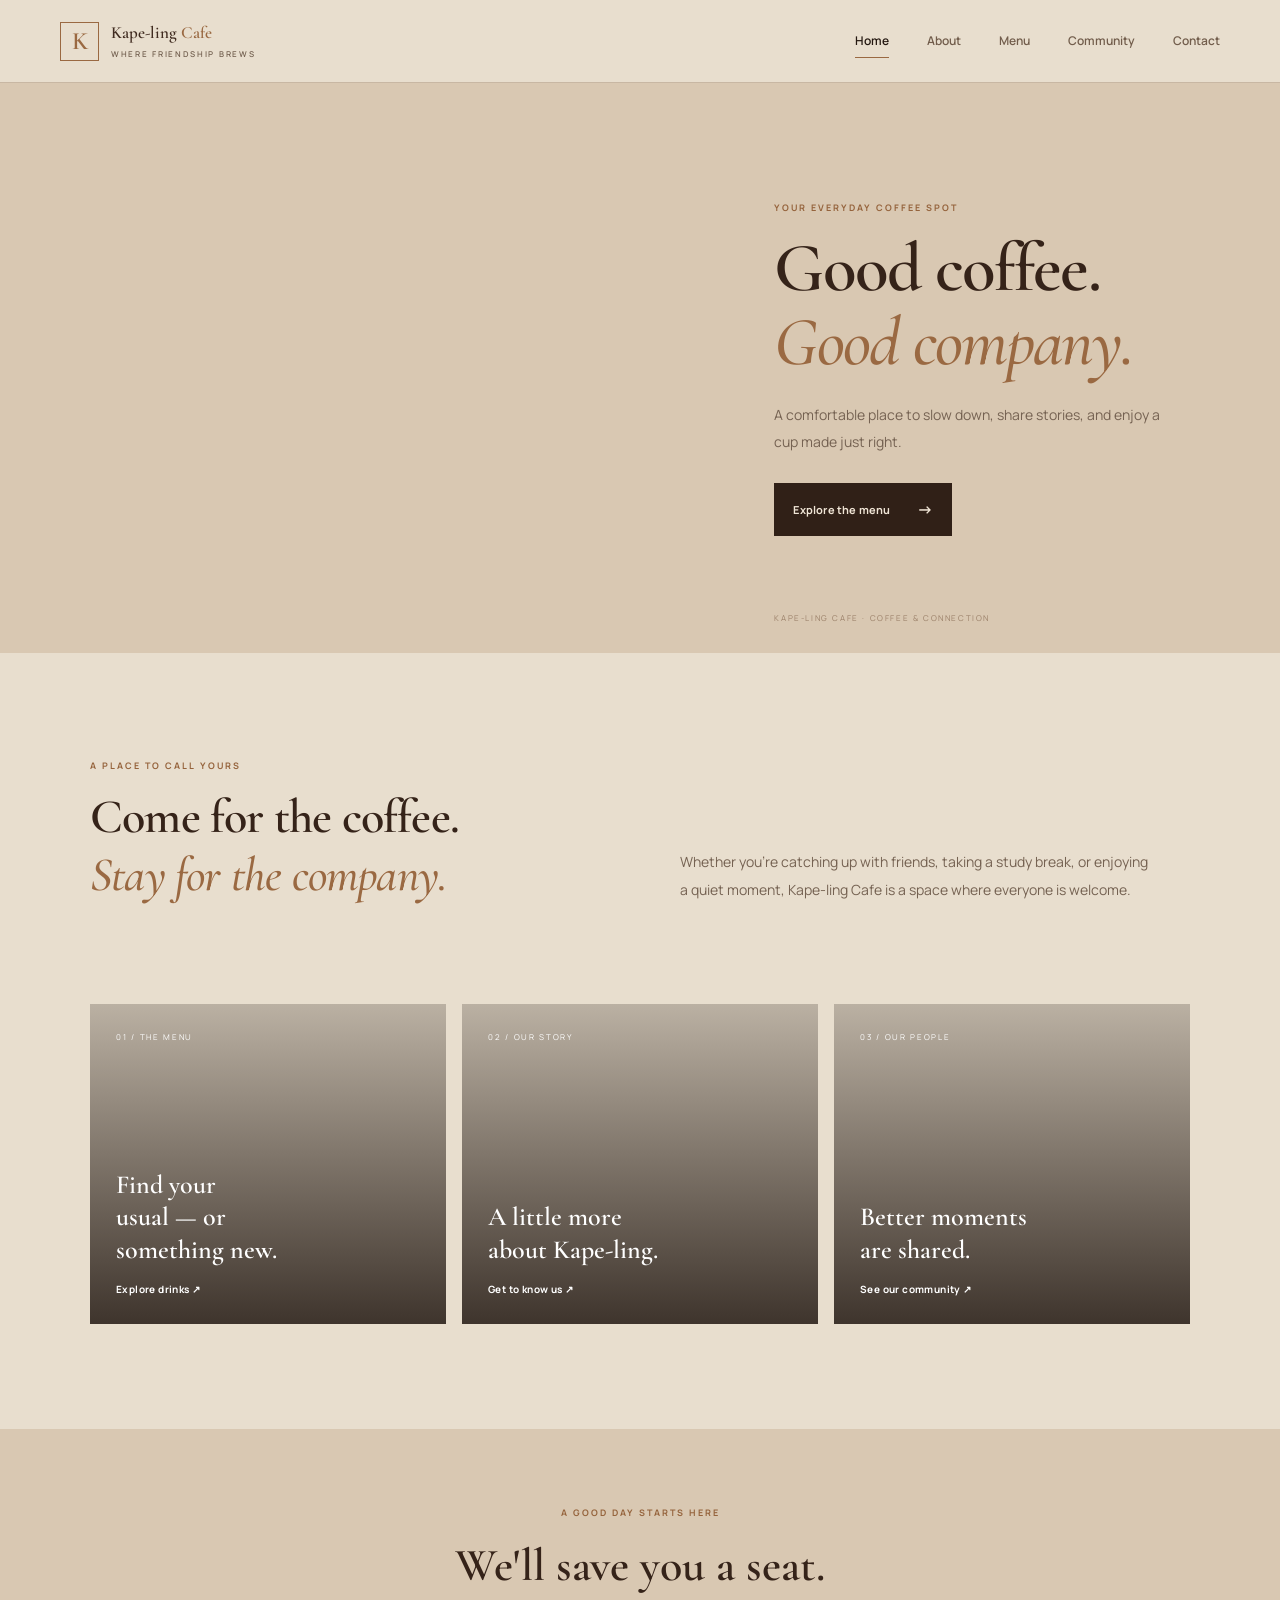
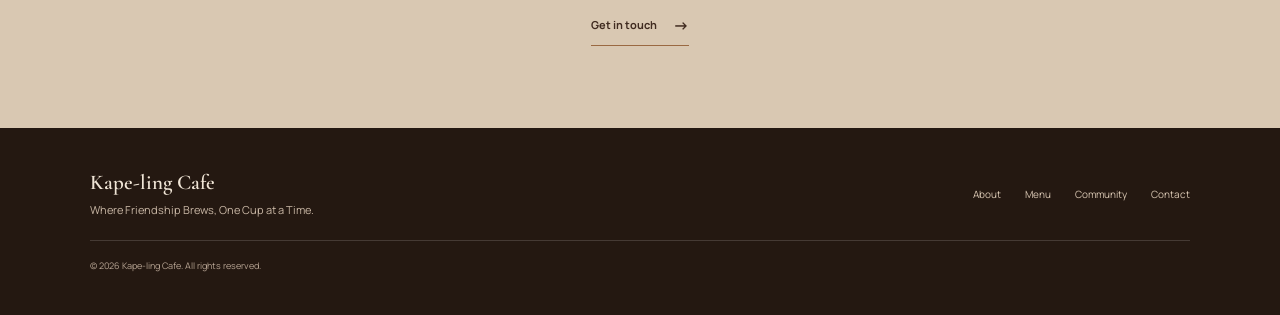
==== commit 0b00a50c: "Refine cafe mood, typography and menu photography" ====
--- a/index.html
+++ b/index.html
@@ -1,5 +1,5 @@
 <!DOCTYPE html>
-<html lang="en"><head><meta charset="UTF-8"><meta name="viewport" content="width=device-width, initial-scale=1.0"><meta name="description" content="Good coffee, good conversations, and a welcoming community."><title>Home | Kape-ling Cafe</title><link rel="preconnect" href="https://fonts.googleapis.com"><link rel="preconnect" href="https://fonts.gstatic.com" crossorigin><link href="https://fonts.googleapis.com/css2?family=DM+Sans:wght@400;500;600;700&family=Playfair+Display:wght@500;600;700&display=swap" rel="stylesheet"><link rel="stylesheet" href="css/style.css"></head><body> 
+<html lang="en"><head><meta charset="UTF-8"><meta name="viewport" content="width=device-width, initial-scale=1.0"><meta name="description" content="Good coffee, good conversations, and a welcoming community."><title>Home | Kape-ling Cafe</title><link rel="preconnect" href="https://fonts.googleapis.com"><link rel="preconnect" href="https://fonts.gstatic.com" crossorigin><link href="https://fonts.googleapis.com/css2?family=Cormorant+Garamond:wght@500;600;700&family=Manrope:wght@400;500;600;700&display=swap" rel="stylesheet"><link rel="stylesheet" href="css/style.css"></head><body> 
 <header class="site-header">
   <div class="header-inner">
     <a class="brand" href="index.html" aria-label="Kape-ling Cafe home"><span class="brand-mark">K</span><span class="brand-name">Kape-ling <b>Cafe</b><small>WHERE FRIENDSHIP BREWS</small></span></a>
--- a/css/style.css
+++ b/css/style.css
@@ -1,218 +1,54 @@
-:root{--cream:#f4ebdd;--paper:#fbf8f2;--brown:#543b2b;--deep:#2e211a;--caramel:#b88a5a;--muted:#806d5d;--line:#e4d8c8;--white:#fffdf9}*{box-sizing:border-box}html{scroll-behavior:smooth}body{margin:0;background:var(--paper);color:var(--deep);font-family:"DM Sans",sans-serif;line-height:1.65}a{color:inherit;text-decoration:none}.site-header{min-height:82px;padding:14px clamp(22px,7vw,104px);display:flex;align-items:center;justify-content:space-between;gap:24px;background:var(--paper);position:relative;z-index:2}.brand{display:flex;align-items:center;gap:11px;color:var(--brown);font-family:"Playfair Display",serif;font-size:20px;line-height:1.05}.brand b{font-weight:700}.brand small{display:block;margin-top:6px;font:600 8px "DM Sans",sans-serif;letter-spacing:1.6px;color:var(--muted)}.brand-mark{display:grid;place-items:center;width:42px;height:42px;border:1px solid var(--caramel);border-radius:50%;font-size:25px;color:var(--caramel)}.main-nav{display:flex;align-items:center;gap:clamp(15px,2.7vw,38px)}.main-nav a{font-size:12px;font-weight:700;color:var(--muted);padding:8px 0;transition:color .2s}.main-nav a:hover,.main-nav a.active{color:var(--brown)}.main-nav a.active{border-bottom:2px solid var(--caramel)}.hero{min-height:570px;position:relative;display:flex;align-items:center;padding:70px clamp(24px,12vw,175px);background:linear-gradient(90deg,rgba(35,24,17,.83),rgba(35,24,17,.24)),url("https://images.unsplash.com/photo-1442512595331-e89e73853f31?auto=format&fit=crop&w=2000&q=85") center/cover;color:var(--white)}.hero-content{max-width:590px}.eyebrow{font-size:10px;font-weight:700;letter-spacing:2.2px;color:var(--caramel);margin:0 0 18px}.hero h1,.page-hero h1{font:700 clamp(42px,6vw,76px)/1.08 "Playfair Display",serif;letter-spacing:-1.5px;margin:0 0 20px}.hero h1 em,.page-hero h1 em,h2 em{font-weight:600;color:#d8b58e}.hero-copy{max-width:440px;color:#f3e9dd;font-size:15px;margin:0 0 30px}.button{display:inline-flex;align-items:center;justify-content:center;gap:25px;padding:13px 20px;font:700 12px "DM Sans",sans-serif;border:0;cursor:pointer;transition:transform .2s,background .2s}.button:hover{transform:translateY(-2px)}.button-light{background:var(--cream);color:var(--brown)}.button-dark{background:var(--brown);color:white}.button span{font-size:17px}.hero-note{position:absolute;right:clamp(25px,9vw,130px);bottom:55px;border-left:1px solid #d8b58e;padding-left:17px;color:#fff}.hero-note span{font-size:25px}.hero-note p{font:14px/1.4 "Playfair Display",serif;margin:4px 0}.section-wrap{width:min(1100px,calc(100% - 48px));margin:0 auto}.intro-section{display:grid;grid-template-columns:1fr 1fr;gap:80px;padding-top:95px;padding-bottom:65px}.intro-section h2,.story-text h2,.contact-copy h2{font:600 clamp(30px,4vw,45px)/1.2 "Playfair Display",serif;margin:0;color:var(--brown)}.intro-section h2 em,.story-text h2 em,.contact-copy h2 em{color:var(--caramel)}.intro-copy{align-self:end;color:var(--muted);max-width:480px;margin:0 0 5px;font-size:14px}.feature-grid{display:grid;grid-template-columns:repeat(3,1fr);gap:18px;padding:20px 0 90px}.feature-card{padding:27px;background:#f3ecdf;border:1px solid var(--line)}.feature-icon{font-size:25px;color:var(--caramel)}.feature-card h3{font:600 20px "Playfair Display",serif;color:var(--brown);margin:12px 0 6px}.feature-card p{font-size:12px;color:var(--muted);margin:0}.cta-band{display:flex;align-items:center;justify-content:space-between;padding:32px 38px;margin-bottom:90px;background:#eee2d1}.cta-band .eyebrow{margin-bottom:7px}.cta-band h2{font:600 28px "Playfair Display",serif;color:var(--brown);margin:0}.site-footer{background:var(--deep);color:#e8dccc;text-align:center;padding:42px 20px 25px}.footer-brand{font:700 25px "Playfair Display",serif}.site-footer p{font-size:12px;color:#c0ad99;margin:4px 0 20px}.site-footer div{display:flex;justify-content:center;gap:22px;margin-bottom:22px}.site-footer div a{font-size:11px;color:#e8dccc}.site-footer small{font-size:10px;color:#9f8d7b}.page-hero{text-align:center;padding:86px 24px 92px;background:var(--cream)}.page-hero h1{font-size:clamp(39px,5vw,62px);color:var(--brown);margin-bottom:14px}.page-hero h1 em{color:var(--caramel)}.page-hero>p:last-child{max-width:570px;margin:0 auto;color:var(--muted);font-size:14px}.story-layout{display:grid;grid-template-columns:1fr 1fr;gap:75px;align-items:center;padding-top:90px;padding-bottom:95px}.photo-panel{min-height:410px;background:url("https://images.unsplash.com/photo-1495474472287-4d71bcdd2085?auto=format&fit=crop&w=1000&q=85") center/cover}.story-text p:not(.eyebrow){font-size:13px;color:var(--muted);margin-top:20px}.purpose-section{background:#eee5d8;padding:75px 0}.purpose-grid{display:grid;grid-template-columns:repeat(3,1fr);gap:38px}.purpose-grid article{border-top:1px solid #cdbba5;padding-top:20px}.purpose-grid h2{font:600 25px "Playfair Display",serif;color:var(--brown);margin:17px 0 8px}.purpose-grid article p{font-size:12px;color:var(--muted);margin:0}.quote-section{text-align:center;padding-top:85px;padding-bottom:90px}.quote-section p{font:italic 30px "Playfair Display",serif;color:var(--brown);max-width:680px;margin:0 auto 15px}.quote-section span{font-size:9px;font-weight:700;letter-spacing:2px;color:var(--caramel)}.menu-section{padding-top:75px;padding-bottom:90px}.section-heading{display:flex;align-items:end;justify-content:space-between;gap:20px;margin-bottom:30px}.section-heading .eyebrow{margin-bottom:8px}.section-heading h2{font:600 34px "Playfair Display",serif;color:var(--brown);margin:0}.section-heading>p,.sample-label{font-size:10px;color:var(--muted)}.menu-grid{display:grid;grid-template-columns:repeat(2,1fr);gap:25px}.menu-card{position:relative;background:#fff;border:1px solid var(--line);padding-bottom:18px}.drink-photo{height:235px;background-size:cover;background-position:center}.drink-one{background-image:url("https://images.unsplash.com/photo-1461023058943-07fcbe16d735?auto=format&fit=crop&w=900&q=85")}.drink-two{background-image:url("https://images.unsplash.com/photo-1517701604599-bb29b565090c?auto=format&fit=crop&w=900&q=85")}.drink-three{background-image:url("https://images.unsplash.com/photo-1570968915860-54d5c301fa9f?auto=format&fit=crop&w=900&q=85")}.drink-four{background-image:url("https://images.unsplash.com/photo-1517701550927-30cf4ba1dba5?auto=format&fit=crop&w=900&q=85")}.menu-info{display:flex;justify-content:space-between;gap:15px;padding:17px 19px 0}.menu-info h3{font:600 20px "Playfair Display",serif;color:var(--brown);margin:0 0 5px}.menu-info p{font-size:11px;color:var(--muted);margin:0}.menu-info strong{font-size:14px;color:var(--caramel);white-space:nowrap}.menu-tag{display:inline-block;margin:14px 19px 0;font-size:8px;letter-spacing:1.3px;color:var(--caramel);font-weight:700}.menu-disclaimer{font-size:10px;color:var(--muted);margin-top:22px}.reviews-section{padding-top:75px;padding-bottom:65px}.review-grid{display:grid;grid-template-columns:repeat(3,1fr);gap:18px}.review-card{padding:25px;background:#f2ebdf;border:1px solid var(--line)}.stars{letter-spacing:3px;color:var(--caramel);font-size:13px}.review-card p{font:italic 17px/1.5 "Playfair Display",serif;color:var(--brown);min-height:78px}.review-card strong{font-size:10px;color:var(--muted)}.gallery-grid{display:grid;grid-template-columns:1.2fr 1fr 1fr;gap:14px}.gallery-tile{height:220px;background-size:cover;background-position:center}.gallery-one{background-image:url("https://images.unsplash.com/photo-1529156069898-49953e39b3ac?auto=format&fit=crop&w=900&q=85")}.gallery-two{background-image:url("https://images.unsplash.com/photo-1499750310107-5fef28a66643?auto=format&fit=crop&w=900&q=85")}.gallery-three{background-image:url("https://images.unsplash.com/photo-1501339847302-ac426a4a7cbb?auto=format&fit=crop&w=900&q=85")}.community-gallery{padding-bottom:90px}.social-band{text-align:center;background:var(--brown);color:white;padding:65px 24px}.social-band h2{font:600 34px "Playfair Display",serif;margin:0 0 8px}.social-band>p:not(.eyebrow){font-size:12px;color:#e0d0be;margin:0 0 22px}.social-band small{display:block;font-size:9px;color:#d0bda9;margin-top:22px}.contact-layout{display:grid;grid-template-columns:.85fr 1.15fr;gap:90px;padding-top:85px;padding-bottom:95px}.contact-copy>p:not(.eyebrow){font-size:13px;color:var(--muted);margin:20px 0 30px}.contact-detail{display:flex;gap:14px;align-items:center;margin:22px 0}.contact-detail>span{display:grid;place-items:center;width:38px;height:38px;background:var(--cream);border-radius:50%;color:var(--caramel)}.contact-detail small{font-size:8px;letter-spacing:1.5px;color:var(--caramel);font-weight:700}.contact-detail p{font-size:11px;color:var(--brown);margin:1px 0}.contact-form{padding:32px;background:#f2ebdf;border:1px solid var(--line)}.contact-form h3{font:600 25px "Playfair Display",serif;color:var(--brown);margin:0}.form-note{font-size:10px;color:var(--muted)}.contact-form label{display:block;font-size:11px;font-weight:700;color:var(--brown);margin:18px 0 7px}.contact-form input,.contact-form textarea{width:100%;padding:12px 13px;border:1px solid #d9cbbb;background:var(--white);font:12px "DM Sans",sans-serif;color:var(--deep);outline:none}.contact-form input:focus,.contact-form textarea:focus{border-color:var(--caramel)}.contact-form textarea{resize:vertical}.contact-form button{margin-top:20px}.contact-form .form-note:last-child{display:block;margin-top:15px}@media(max-width:760px){.site-header{flex-direction:column;gap:12px;padding:17px 18px}.main-nav{width:100%;justify-content:center;gap:clamp(10px,3vw,20px);flex-wrap:wrap}.main-nav a{font-size:11px}.hero{min-height:520px;padding:55px 28px}.hero-note{right:25px;bottom:25px}.intro-section,.story-layout,.contact-layout{grid-template-columns:1fr;gap:28px;padding-top:60px;padding-bottom:60px}.feature-grid,.purpose-grid,.review-grid{grid-template-columns:1fr}.feature-grid{padding-bottom:60px}.cta-band{align-items:flex-start;flex-direction:column;gap:20px;margin-bottom:60px}.story-layout{gap:35px}.photo-panel{min-height:300px}.purpose-grid{gap:28px}.menu-grid{grid-template-columns:1fr}.section-heading{align-items:flex-start;flex-direction:column;gap:8px}.gallery-grid{grid-template-columns:1fr 1fr}.gallery-tile:last-child{display:none}.contact-layout{gap:35px}.page-hero{padding:65px 22px}.site-footer div{flex-wrap:wrap}}@media(max-width:420px){.brand{font-size:18px}.main-nav{gap:10px}.main-nav a{font-size:10px}.hero h1{font-size:43px}.gallery-grid{grid-template-columns:1fr}.gallery-tile:last-child{display:block}.gallery-tile{height:190px}.contact-form{padding:22px}}
-
-/* Navigation dropdown previews */
-.site-header{z-index:20}
-.main-nav{gap:clamp(12px,2vw,28px)}
-.nav-item{position:relative;display:flex;align-items:center}
-.nav-item>a{display:flex;align-items:center;gap:6px;white-space:nowrap}
-.nav-chevron{font-size:15px;line-height:1;transition:transform .22s}
-.nav-preview{position:absolute;top:calc(100% + 18px);left:50%;width:340px;padding:10px;background:var(--white);border:1px solid var(--line);box-shadow:0 18px 45px rgba(46,33,26,.16);display:grid;grid-template-columns:112px 1fr;gap:15px;opacity:0;visibility:hidden;transform:translate(-50%,-8px);transition:opacity .22s,transform .22s,visibility .22s;pointer-events:none}
-.nav-preview:before{content:"";position:absolute;left:0;right:0;top:-19px;height:20px}
-.nav-item:hover .nav-preview,.nav-item:focus-within .nav-preview{opacity:1;visibility:visible;transform:translate(-50%,0);pointer-events:auto}
-.nav-item:hover .nav-chevron,.nav-item:focus-within .nav-chevron{transform:rotate(180deg)}
-.nav-preview-image{min-height:132px;background-size:cover;background-position:center}
-.nav-home{background-image:url("https://images.unsplash.com/photo-1442512595331-e89e73853f31?auto=format&fit=crop&w=500&q=80")}
-.nav-about{background-image:url("https://images.unsplash.com/photo-1495474472287-4d71bcdd2085?auto=format&fit=crop&w=500&q=80")}
-.nav-menu{background-image:url("https://images.unsplash.com/photo-1461023058943-07fcbe16d735?auto=format&fit=crop&w=500&q=80")}
-.nav-community{background-image:url("https://images.unsplash.com/photo-1529156069898-49953e39b3ac?auto=format&fit=crop&w=500&q=80")}
-.nav-contact{background-image:url("https://images.unsplash.com/photo-1501339847302-ac426a4a7cbb?auto=format&fit=crop&w=500&q=80")}
-.nav-preview-copy{padding:5px 5px 5px 0}
-.nav-preview-copy .eyebrow{font-size:7px;letter-spacing:1.2px;margin:0 0 7px}
-.nav-preview-copy h3{font:600 17px/1.2 "Playfair Display",serif;color:var(--brown);margin:0 0 6px}
-.nav-preview-copy p{font-size:10px;line-height:1.45;color:var(--muted);margin:0 0 10px}
-.nav-preview-cta{font-size:9px;font-weight:700;color:var(--caramel)}
-.nav-preview-cta b{font-size:14px;margin-left:5px}
-
-/* Menu photos reveal a second drink image on hover */
-.drink-photo{position:relative;overflow:hidden}
-.drink-photo:after{content:"";position:absolute;inset:0;background-size:cover;background-position:center;opacity:0;transform:scale(1.04);transition:opacity .35s ease,transform .55s ease}
-.menu-card:hover .drink-photo:after,.menu-card:focus-within .drink-photo:after{opacity:1;transform:scale(1)}
-.drink-one:after{background-image:url("https://images.unsplash.com/photo-1517701604599-bb29b565090c?auto=format&fit=crop&w=900&q=85")}
-.drink-two:after{background-image:url("https://images.unsplash.com/photo-1498804103079-a6351b050096?auto=format&fit=crop&w=900&q=85")}
-.drink-three:after{background-image:url("https://images.unsplash.com/photo-1570968915860-54d5c301fa9f?auto=format&fit=crop&w=900&q=85")}
-.drink-four:after{background-image:url("https://images.unsplash.com/photo-1517701550927-30cf4ba1dba5?auto=format&fit=crop&w=900&q=85")}
-@media(max-width:760px){
-  .main-nav{gap:clamp(9px,2.5vw,17px)}
-  .nav-item{position:static}
-  .nav-preview{top:calc(100% - 2px);left:50%;width:min(340px,calc(100vw - 30px));z-index:30}
-}
-@media(max-width:420px){
-  .nav-preview{grid-template-columns:92px 1fr}
-  .nav-preview-image{min-height:120px}
-}
-@media(prefers-reduced-motion:reduce){
-  .nav-preview,.nav-chevron,.drink-photo:after{transition:none}
-}
+:root{--paper:#fbf8f2;--cream:#f4ebdd;--caramel:#b88a5a;--brown:#543b2b;--deep:#2e211a;--muted:#806d5d;--line:#e4d8c8;--white:#fffdf9;--serif:"Playfair Display",Georgia,serif;--sans:"DM Sans",Arial,sans-serif}
+*{box-sizing:border-box}html{scroll-behavior:smooth}body{margin:0;background:var(--paper);color:var(--deep);font-family:var(--sans);font-size:15px;line-height:1.7}a{color:inherit;text-decoration:none}button,input,textarea{font:inherit}.site-header{position:sticky;top:0;z-index:20;background:rgba(251,248,242,.96);border-bottom:1px solid var(--line);backdrop-filter:blur(12px)}.header-inner{width:min(1160px,calc(100% - 56px));min-height:82px;margin:auto;display:flex;align-items:center;justify-content:space-between;gap:32px}.brand{display:flex;align-items:center;gap:12px;color:var(--brown)}.brand-mark{width:39px;height:39px;border:1px solid var(--caramel);display:grid;place-items:center;font:600 25px var(--serif);color:var(--caramel)}.brand-name{font:600 17px var(--serif);line-height:1.15}.brand-name b{font-weight:600;color:var(--caramel)}.brand-name small{display:block;margin-top:5px;font:600 8px var(--sans);letter-spacing:1.7px;color:var(--muted)}.main-nav{display:flex;align-items:center;gap:clamp(18px,3vw,38px)}.main-nav a{position:relative;padding:9px 0;color:var(--muted);font-size:12px;font-weight:600;transition:color .2s}.main-nav a:hover,.main-nav a.active{color:var(--deep)}.main-nav a.active:after,.main-nav a:hover:after{content:"";position:absolute;left:0;right:0;bottom:2px;height:1px;background:var(--caramel)}
+.eyebrow{margin:0 0 16px;color:var(--caramel);font-size:9px;font-weight:700;letter-spacing:2px}.home-hero{min-height:570px;display:grid;grid-template-columns:1.05fr .95fr;background:var(--cream)}.hero-image{min-height:570px;background:url("https://images.unsplash.com/photo-1442512595331-e89e73853f31?auto=format&fit=crop&w=1500&q=88") center/cover}.hero-copy{position:relative;display:flex;flex-direction:column;align-items:flex-start;justify-content:center;padding:75px clamp(38px,8vw,120px)}h1,h2,h3,p{margin-top:0}.hero-copy h1,.page-intro h1{margin:0 0 22px;font:600 clamp(44px,5.4vw,72px)/1.08 var(--serif);letter-spacing:-1.7px;color:var(--brown)}h1 em,h2 em{font-weight:500;color:var(--caramel)}.hero-copy>p:not(.eyebrow){max-width:390px;color:var(--muted);font-size:14px;line-height:1.9;margin-bottom:28px}.button{display:inline-flex;align-items:center;justify-content:center;gap:26px;padding:13px 19px;border:0;font-size:11px;font-weight:700;letter-spacing:.2px;transition:background .2s,transform .2s;cursor:pointer}.button:hover{transform:translateY(-2px)}.button-dark{background:var(--deep);color:var(--paper)}.button-dark:hover{background:var(--brown)}.button span,.text-link span{font-size:16px}.hero-caption{position:absolute;bottom:28px;left:clamp(38px,8vw,120px);font-size:8px;letter-spacing:1.6px;color:#9b8069}.section-wrap{width:min(1100px,calc(100% - 56px));margin:0 auto}.welcome{display:grid;grid-template-columns:1fr 1fr;gap:80px;padding-top:105px;padding-bottom:100px;align-items:end}.welcome h2,.editorial-copy h2,.contact-copy h2{font:600 clamp(31px,4vw,48px)/1.2 var(--serif);letter-spacing:-.8px;color:var(--brown);margin:0}.welcome>p,.editorial-copy>p:not(.eyebrow),.contact-copy>p:not(.eyebrow){max-width:470px;color:var(--muted);font-size:14px;line-height:2;margin:0}.home-tiles{display:grid;grid-template-columns:repeat(3,1fr);gap:16px;padding-bottom:105px}.home-tile{min-height:320px;padding:26px;display:flex;flex-direction:column;align-items:flex-start;justify-content:flex-end;background-size:cover;background-position:center;color:#fff;position:relative;isolation:isolate;overflow:hidden}.home-tile:before{content:"";position:absolute;inset:0;background:linear-gradient(180deg,rgba(25,17,12,.08),rgba(25,17,12,.76));z-index:-1;transition:background .25s}.home-tile:hover:before{background:linear-gradient(180deg,rgba(25,17,12,.18),rgba(25,17,12,.86))}.home-tile>span{font-size:8px;letter-spacing:1.7px;margin-bottom:auto}.home-tile h3{font:600 26px/1.25 var(--serif);margin:38px 0 15px}.home-tile b{font-size:10px;letter-spacing:.4px}.tile-menu{background-image:url("https://images.unsplash.com/photo-1461023058943-07fcbe16d735?auto=format&fit=crop&w=900&q=85")}.tile-about{background-image:url("https://images.unsplash.com/photo-1495474472287-4d71bcdd2085?auto=format&fit=crop&w=900&q=85")}.tile-community{background-image:url("https://images.unsplash.com/photo-1529156069898-49953e39b3ac?auto=format&fit=crop&w=900&q=85")}.closing-band{text-align:center;padding:76px 24px 82px;background:var(--cream)}.closing-band h2,.community-bottom h2{font:600 clamp(32px,4vw,46px) var(--serif);color:var(--brown);margin:0 0 18px}.text-link{display:inline-flex;gap:16px;align-items:center;color:var(--brown);font-size:11px;font-weight:700;border-bottom:1px solid var(--caramel);padding-bottom:6px}
+.site-footer{background:var(--deep);color:var(--paper);padding:42px 0}.footer-inner{width:min(1100px,calc(100% - 56px));margin:auto;display:grid;grid-template-columns:1fr auto;gap:20px;align-items:center}.footer-brand{font:600 21px var(--serif)}.site-footer p{font-size:11px;color:#c9b7a5;margin:5px 0 0}.footer-links{display:flex;gap:24px}.footer-links a{font-size:10px;color:#e0d2c4}.footer-links a:hover{color:#fff}.site-footer small{grid-column:1/-1;border-top:1px solid rgba(255,255,255,.15);padding-top:17px;color:#b7a493;font-size:9px}
+.page-intro{padding:94px 28px 88px;text-align:center;background:var(--cream)}.page-intro h1{font-size:clamp(42px,5vw,64px)}.page-intro>p:last-child{max-width:560px;margin:0 auto;color:var(--muted);font-size:13px;line-height:1.9}.split-story,.community-intro{display:grid;grid-template-columns:1fr 1fr;gap:85px;align-items:center;padding-top:100px;padding-bottom:100px}.editorial-photo{min-height:440px;background-size:cover;background-position:center}.story-photo{background-image:url("https://images.unsplash.com/photo-1495474472287-4d71bcdd2085?auto=format&fit=crop&w=1200&q=88")}.editorial-copy h2{margin-bottom:22px}.editorial-copy>p:not(.eyebrow){margin-bottom:16px}.editorial-copy strong{color:var(--brown)}.purpose-section{background:var(--cream);padding:72px 0 85px}.purpose-grid{display:grid;grid-template-columns:repeat(3,1fr);gap:38px;margin-top:25px}.purpose-grid article{border-top:1px solid #d9c6b2;padding-top:20px}.purpose-grid article>span{font-size:8px;letter-spacing:1.5px;color:var(--caramel);font-weight:700}.purpose-grid h2{font:600 24px var(--serif);color:var(--brown);margin:18px 0 12px}.purpose-grid p{font-size:12px;line-height:1.9;color:var(--muted);margin:0}.quote-section{text-align:center;padding-top:82px;padding-bottom:88px}.quote-section p{font:500 clamp(24px,3vw,36px)/1.4 var(--serif);color:var(--brown);max-width:700px;margin:0 auto 16px}.quote-section span{font-size:8px;letter-spacing:2px;color:var(--caramel);font-weight:700}
+.menu-intro{padding-bottom:70px}.menu-section{padding-top:75px;padding-bottom:100px}.menu-toolbar{display:flex;align-items:end;justify-content:space-between;margin-bottom:24px}.menu-toolbar .eyebrow{margin-bottom:7px}.menu-toolbar h2,.reviews-section h2{font:600 32px var(--serif);color:var(--brown);margin:0}.menu-toolbar>p{font-size:8px;letter-spacing:1.4px;color:var(--muted)}.menu-filters{display:flex;flex-wrap:wrap;gap:8px;padding:15px 0 26px;border-top:1px solid var(--line)}.filter-button{border:1px solid var(--line);background:transparent;padding:8px 13px;color:var(--muted);font-size:10px;cursor:pointer}.filter-button:hover,.filter-button.active{background:var(--deep);border-color:var(--deep);color:var(--paper)}.menu-grid{display:grid;grid-template-columns:repeat(3,1fr);gap:30px 20px}.menu-card{background:var(--white);border:1px solid var(--line);min-width:0;transition:transform .25s,box-shadow .25s}.menu-card:hover{transform:translateY(-4px);box-shadow:0 12px 28px rgba(46,33,26,.08)}.menu-card[hidden]{display:none}.menu-photo{height:220px;background-size:cover;background-position:center}.photo-0{background-image:url("https://images.unsplash.com/photo-1461023058943-07fcbe16d735?auto=format&fit=crop&w=700&q=85")}.photo-1{background-image:url("https://images.unsplash.com/photo-1517701604599-bb29b565090c?auto=format&fit=crop&w=700&q=85")}.photo-2{background-image:url("https://images.unsplash.com/photo-1570968915860-54d5c301fa9f?auto=format&fit=crop&w=700&q=85")}.photo-3{background-image:url("https://images.unsplash.com/photo-1517701550927-30cf4ba1dba5?auto=format&fit=crop&w=700&q=85")}.photo-4{background-image:url("https://images.unsplash.com/photo-1498804103079-a6351b050096?auto=format&fit=crop&w=700&q=85")}.photo-5{background-image:url("https://images.unsplash.com/photo-1509042239860-f550ce710b93?auto=format&fit=crop&w=700&q=85")}.menu-card-copy{padding:18px 18px 21px}.menu-card-meta{display:flex;justify-content:space-between;gap:12px;align-items:center}.menu-card-meta span{font-size:8px;letter-spacing:1.2px;color:var(--caramel);font-weight:700}.menu-card-meta b{font:600 15px var(--serif);color:var(--brown)}.menu-card h3{font:600 19px var(--serif);color:var(--brown);margin:10px 0 7px}.menu-card p{font-size:11px;line-height:1.8;color:var(--muted);margin:0}.menu-note,.small-note{margin:22px 0 0;color:#9a8878;font-size:9px}
+.community-photo{min-height:390px;background:url("https://images.unsplash.com/photo-1529156069898-49953e39b3ac?auto=format&fit=crop&w=1200&q=88") center/cover}.reviews-section{background:var(--cream);padding:78px 0 85px}.reviews-section h2{margin-bottom:32px}.review-grid{display:grid;grid-template-columns:repeat(3,1fr);gap:35px;margin-top:30px}.review-grid article{border-top:1px solid #d9c6b2;padding-top:18px}.review-grid article>span{font-size:9px;color:var(--caramel);letter-spacing:1px}.review-grid article p{font:500 20px/1.5 var(--serif);color:var(--brown);margin:18px 0}.review-grid article small{font-size:10px;color:var(--muted)}.community-bottom{text-align:center;padding-top:85px;padding-bottom:95px}.community-bottom h2{margin-bottom:24px}
+.contact-layout{display:grid;grid-template-columns:.9fr 1.1fr;gap:100px;padding-top:90px;padding-bottom:100px}.contact-copy h2{margin-bottom:18px}.contact-copy>p:not(.eyebrow){margin-bottom:30px}.contact-detail{display:flex;gap:17px;border-top:1px solid var(--line);padding:17px 0}.contact-detail>span{font:600 13px var(--serif);color:var(--caramel)}.contact-detail small{font-size:8px;letter-spacing:1.5px;color:var(--caramel);font-weight:700}.contact-detail p{font-size:12px;color:var(--muted);margin:3px 0 0}.contact-form{background:var(--cream);padding:34px 38px}.contact-form .eyebrow{margin-bottom:7px}.contact-form h3{font:600 25px var(--serif);color:var(--brown);margin:0 0 23px}.contact-form label{display:block;margin:14px 0 6px;font-size:10px;font-weight:700;color:var(--brown)}.contact-form input,.contact-form textarea{width:100%;border:1px solid #d9c6b2;background:var(--paper);padding:12px;font-size:11px;color:var(--deep);outline:none}.contact-form input:focus,.contact-form textarea:focus{border-color:var(--caramel)}.contact-form textarea{resize:vertical}.contact-form button{margin-top:18px}.form-note{font-size:9px;color:var(--muted);margin:14px 0 0;line-height:1.6}
+@media(max-width:800px){.header-inner{width:calc(100% - 36px);min-height:74px;flex-wrap:wrap;padding:13px 0;gap:12px}.main-nav{width:100%;justify-content:space-between;gap:10px}.main-nav a{font-size:11px}.home-hero{grid-template-columns:1fr 1fr;min-height:490px}.hero-image{min-height:490px}.hero-copy{padding:45px 30px}.hero-caption{left:30px}.welcome{gap:35px}.split-story,.community-intro{gap:40px}.menu-grid{grid-template-columns:repeat(2,1fr)}.contact-layout{gap:45px}.footer-inner{width:calc(100% - 36px)}}
+@media(max-width:560px){.header-inner,.section-wrap{width:calc(100% - 36px)}.brand-mark{width:34px;height:34px}.brand-name{font-size:15px}.brand-name small{font-size:7px}.main-nav{overflow-x:auto;justify-content:flex-start;gap:24px;padding-bottom:2px}.main-nav a{white-space:nowrap;font-size:10px}.home-hero{grid-template-columns:1fr}.hero-image{min-height:280px;order:2}.hero-copy{min-height:390px;padding:54px 28px 70px}.hero-copy h1{font-size:48px}.hero-caption{bottom:25px;left:28px}.welcome{grid-template-columns:1fr;gap:22px;padding-top:70px;padding-bottom:65px}.home-tiles{grid-template-columns:1fr;padding-bottom:70px}.home-tile{min-height:260px}.page-intro{padding:70px 22px 65px}.page-intro h1{font-size:43px}.split-story,.community-intro{grid-template-columns:1fr;gap:30px;padding-top:65px;padding-bottom:65px}.editorial-photo,.community-photo{min-height:300px}.purpose-section{padding:60px 0}.purpose-grid{grid-template-columns:1fr;gap:28px}.quote-section{padding-top:65px;padding-bottom:65px}.menu-section{padding-top:55px;padding-bottom:70px}.menu-toolbar{align-items:flex-start;flex-direction:column;gap:5px}.menu-grid{grid-template-columns:1fr;gap:18px}.menu-photo{height:230px}.reviews-section{padding:60px 0}.review-grid{grid-template-columns:1fr;gap:22px}.community-bottom{padding-top:65px;padding-bottom:70px}.contact-layout{grid-template-columns:1fr;gap:35px;padding-top:65px;padding-bottom:70px}.contact-form{padding:27px 22px}.footer-inner{grid-template-columns:1fr;gap:18px}.footer-links{flex-wrap:wrap;gap:18px}.site-footer small{grid-column:1}.closing-band{padding:62px 20px}}
+@media(prefers-reduced-motion:reduce){html{scroll-behavior:auto}*,*:before,*:after{transition:none!important}}
 
 
-/* Kape-ling Cafe palette: cream, caramel, warm brown, deep espresso */
-:root{
-  --cream:#FFF8F0;
-  --paper:#FFF8F0;
-  --caramel:#C08552;
-  --brown:#8C5A3C;
-  --deep:#4B2E2B;
-  --muted:#76594B;
-  --line:#E8D5C5;
-  --white:#FFFCF8;
-}
+/* Cozy coffeehouse refinement */
+:root{--paper:#e8dece;--cream:#d9c8b2;--caramel:#9a6942;--brown:#402b20;--deep:#241811;--muted:#756252;--line:#cbbba8;--white:#eee4d6;--serif:"Cormorant Garamond",Georgia,serif;--sans:"Manrope",Arial,sans-serif}
 body{background:var(--paper);color:var(--deep)}
-.site-header{background:var(--paper)}
-.brand,.intro-section h2,.story-text h2,.contact-copy h2,.feature-card h3,.purpose-grid h2,.section-heading h2,.menu-info h3,.review-card p{color:var(--brown)}
-.brand-mark{border-color:var(--caramel);color:var(--caramel)}
-.main-nav a{color:var(--muted)}
-.main-nav a:hover,.main-nav a.active{color:var(--deep)}
-.main-nav a.active{border-color:var(--caramel)}
-.eyebrow,.menu-info strong,.menu-tag,.stars,.contact-detail small,.contact-detail>span{color:var(--caramel)}
-.hero h1 em,.page-hero h1 em,h2 em{color:#E0B58F}
-.button-light{background:var(--cream);color:var(--deep)}
-.button-dark{background:var(--deep);color:var(--cream)}
-.feature-card,.review-card,.contact-form{background:#F5E9DC;border-color:var(--line)}
-.cta-band,.purpose-section{background:#F1E3D5}
-.site-footer{background:var(--deep);color:var(--cream)}
-.site-footer p,.site-footer div a{color:#E8D5C5}
-.page-hero{background:#F5E9DC}
-.menu-card{background:var(--white);border-color:var(--line)}
-.purpose-grid article{border-color:#D9BFA9}
-.contact-form input,.contact-form textarea{background:var(--white);border-color:#D9BFA9}
-.contact-form input:focus,.contact-form textarea:focus{border-color:var(--caramel)}
-.nav-preview{background:var(--white);border-color:var(--line)}
-.nav-preview-copy h3{color:var(--brown)}
-.nav-preview-copy .eyebrow,.nav-preview-cta{color:var(--caramel)}
-
-/* Each menu card changes to another photo of the same drink category */
-.drink-one{background-image:url("https://images.unsplash.com/photo-1461023058943-07fcbe16d735?auto=format&fit=crop&w=900&q=85")}
-.drink-one:after{background-image:url("https://images.unsplash.com/photo-1517701604599-bb29b565090c?auto=format&fit=crop&w=900&q=85")}
-.drink-two{background-image:url("https://images.unsplash.com/photo-1517701604599-bb29b565090c?auto=format&fit=crop&w=900&q=85")}
-.drink-two:after{background-image:url("https://images.unsplash.com/photo-1498804103079-a6351b050096?auto=format&fit=crop&w=900&q=85")}
-.drink-three{background-image:url("https://images.unsplash.com/photo-1570968915860-54d5c301fa9f?auto=format&fit=crop&w=900&q=85")}
-.drink-three:after{background-image:url("https://images.unsplash.com/photo-1509042239860-f550ce710b93?auto=format&fit=crop&w=900&q=85")}
-.drink-four{background-image:url("https://images.unsplash.com/photo-1517701550927-30cf4ba1dba5?auto=format&fit=crop&w=900&q=85")}
-.drink-four:after{background-image:url("https://images.unsplash.com/photo-1461023058943-07fcbe16d735?auto=format&fit=crop&w=900&q=85")}
-
-
-/* Immersive 3D drink menu */
-.immersive-menu{background:#FFF8F0}
-.menu-showcase{min-height:620px;display:grid;grid-template-columns:minmax(220px, .85fr) minmax(330px,1.2fr) 90px;align-items:center;gap:28px;width:min(1200px,calc(100% - 64px));margin:auto;padding:54px 0 30px;position:relative}
-.showcase-copy{position:relative;z-index:2;padding:20px 0}
-.showcase-copy .eyebrow{margin-bottom:28px}
-.showcase-count{font-size:10px;letter-spacing:2px;color:#C08552;font-weight:700;margin:0 0 12px}
-.showcase-copy h1{font:700 clamp(43px,5.4vw,72px)/1.02 "Playfair Display",serif;letter-spacing:-1.5px;color:#4B2E2B;margin:0 0 24px}
-.showcase-copy h1 em{color:#C08552;font-weight:600}
-.showcase-description{max-width:340px;font-size:13px;line-height:1.9;color:#76594B;margin:0}
-.showcase-bottom{display:flex;align-items:center;gap:20px;margin-top:35px;padding-top:18px;border-top:1px solid #E8D5C5;max-width:340px}
-.showcase-price{font:700 27px "Playfair Display",serif;color:#8C5A3C}
-.showcase-note{font-size:7px;line-height:1.5;letter-spacing:1.4px;color:#9A7A64;max-width:100px}
-.product-stage{height:520px;position:relative;display:grid;place-items:center;perspective:1100px;isolation:isolate}
-.stage-glow{position:absolute;width:370px;height:370px;border-radius:50%;background:radial-gradient(circle,rgba(192,133,82,.23),rgba(192,133,82,0) 68%);z-index:-2}
-.stage-caption{position:absolute;top:18px;left:50%;transform:translateX(-50%);font-size:8px;letter-spacing:2.5px;color:#B18A6B;white-space:nowrap}
-.product-shadow{position:absolute;bottom:68px;width:210px;height:32px;border-radius:50%;background:rgba(75,46,43,.2);filter:blur(13px);transform:rotateX(65deg)}
-.drink-object{position:relative;width:220px;height:390px;transform-style:preserve-3d;transform:rotateY(-18deg) rotateX(2deg);z-index:2;filter:drop-shadow(22px 24px 18px rgba(75,46,43,.13));transition:filter .35s}
-.drink-object:hover{filter:drop-shadow(26px 28px 20px rgba(75,46,43,.2))}
-.cup-body{position:absolute;left:35px;top:54px;width:150px;height:290px;overflow:hidden;clip-path:polygon(0 0,100% 0,84% 100%,16% 100%);border-radius:12px 12px 30px 30px;background:linear-gradient(90deg,rgba(255,255,255,.8),rgba(255,255,255,.17) 18%,rgba(255,255,255,.12) 72%,rgba(255,255,255,.68));border:2px solid rgba(255,255,255,.82);box-shadow:inset 12px 0 16px rgba(255,255,255,.55),inset -12px 0 16px rgba(75,46,43,.12),0 8px 18px rgba(75,46,43,.1);transform:translateZ(13px)}
-.cup-lid{position:absolute;top:39px;left:26px;width:168px;height:28px;border-radius:50% 50% 9px 9px;background:linear-gradient(180deg,#fff 0%,#e9dfd5 45%,#b9a99b 100%);border:2px solid #fff;box-shadow:0 5px 8px rgba(75,46,43,.18);transform:translateZ(18px)}
-.cup-lid:after{content:"";position:absolute;left:69px;top:-9px;width:28px;height:12px;border-radius:5px 5px 2px 2px;background:#e6ddd4;border:1px solid #fff}
-.cup-bottom{position:absolute;left:57px;bottom:37px;width:106px;height:19px;border-radius:50%;background:linear-gradient(90deg,#d8cfc6,#fff 45%,#b7a99d);transform:translateZ(14px)}
-.cup-liquid{position:absolute;inset:0;background:linear-gradient(90deg,rgba(83,40,20,.85),rgba(195,125,65,.76) 24%,rgba(111,55,26,.84) 73%,rgba(55,29,21,.9))}
-.cup-liquid:before{content:"";position:absolute;left:0;right:0;top:0;height:28px;border-radius:50%;background:linear-gradient(90deg,#b8793e,#f0c18a,#995326)}
-.cup-ice{position:absolute;width:34px;height:40px;border:1px solid rgba(255,255,255,.7);border-radius:9px;background:linear-gradient(135deg,rgba(255,255,255,.8),rgba(255,255,255,.08));box-shadow:inset 5px 3px 8px rgba(255,255,255,.45),2px 5px 7px rgba(44,27,20,.15);transform:rotate(18deg) skewY(-7deg)}
-.ice-a{top:65px;left:27px}.ice-b{top:103px;left:82px;transform:rotate(-13deg)}.ice-c{top:145px;left:48px;transform:rotate(28deg)}
-.cup-foam{position:absolute;top:0;left:0;width:100%;height:42px;border-radius:50%;background:linear-gradient(180deg,#fff6e8,#e9d3b7 90%);opacity:.9}
-.cup-sleeve{position:absolute;top:168px;left:8px;width:130px;height:65px;background:linear-gradient(90deg,#8C5A3C,#b77d52 45%,#70452f);transform:rotate(-1deg);display:grid;place-items:center;box-shadow:0 5px 8px rgba(55,29,21,.2)}
-.cup-sleeve span{font:700 37px "Playfair Display",serif;color:#FFF8F0}
-.cup-highlight{position:absolute;top:18px;left:17px;width:13px;height:210px;border-radius:50%;background:rgba(255,255,255,.52);filter:blur(4px)}
-.stage-orbit{position:absolute;width:310px;height:95px;border:1px solid rgba(192,133,82,.3);border-radius:50%;transform:rotate(-23deg) translateZ(-40px);z-index:-1}
-.orbit-two{width:360px;height:120px;transform:rotate(56deg);border-color:rgba(192,133,82,.15)}
-.stage-hint{position:absolute;bottom:12px;left:50%;transform:translateX(-50%);font-size:8px;letter-spacing:2px;color:#A8876D;white-space:nowrap}
-.stage-hint span{font-size:15px;margin-left:5px}
-.showcase-side{height:100%;display:flex;align-items:center;justify-content:center;gap:15px;writing-mode:vertical-rl;font-size:8px;letter-spacing:2px;line-height:1.8;color:#A8876D}
-.side-line{height:75px;width:1px;background:#C08552}
-.drink-object.revolve{animation:cup-revolve .85s cubic-bezier(.2,.7,.25,1)}
-@keyframes cup-revolve{0%{transform:rotateY(-18deg) rotateX(2deg) scale(.94);opacity:.65}45%{transform:rotateY(155deg) rotateX(4deg) scale(1.04);opacity:1}100%{transform:rotateY(342deg) rotateX(2deg) scale(1)}}
-.americano-cup .cup-liquid{background:linear-gradient(90deg,#241712,#4b2b1c 27%,#1d120e 78%,#392017)}
-.americano-cup .cup-liquid:before{background:linear-gradient(90deg,#352015,#8a5938,#29170f)}
-.americano-cup .cup-foam{height:18px;background:linear-gradient(180deg,#d7b18a,#7a4b2c)}
-.americano-cup .cup-sleeve{opacity:0}
-.americano-cup .cup-body{background:linear-gradient(90deg,rgba(255,255,255,.7),rgba(255,255,255,.12) 20%,rgba(255,255,255,.1) 75%,rgba(255,255,255,.58))}
-.cappuccino-cup{width:250px;height:320px;transform:rotateY(-18deg) translateY(20px)}
-.cappuccino-cup .cup-body{left:40px;top:75px;width:170px;height:185px;clip-path:polygon(0 0,100% 0,88% 100%,12% 100%);border-radius:8px 8px 42px 42px;background:linear-gradient(90deg,#fff,#eee2d4 25%,#fff 70%,#d8c8b8);box-shadow:inset 10px 0 12px #fff,inset -8px 0 12px #c5b3a2}
-.cappuccino-cup .cup-lid{display:none}
-.cappuccino-cup .cup-bottom{left:62px;bottom:48px;width:126px;height:20px}
-.cappuccino-cup .cup-liquid{background:linear-gradient(90deg,#80502f,#bd8a5c 35%,#704326)}
-.cappuccino-cup .cup-foam{height:62px;background:radial-gradient(ellipse at 50% 80%,#fff8ec 0 45%,#e8d7c3 72%,#fff 100%);border-radius:50%}
-.cappuccino-cup .cup-ice{display:none}
-.cappuccino-cup .cup-sleeve{display:none}
-.cappuccino-cup .cup-highlight{top:28px;height:125px}
-.cappuccino-cup:after{content:"";position:absolute;right:5px;top:125px;width:63px;height:92px;border:15px solid #e8ded2;border-left:0;border-radius:0 50% 50% 0;transform:translateZ(-5px);z-index:-1}
-.mocha-cup .cup-liquid{background:linear-gradient(90deg,#3d1d16,#6c3526 28%,#351710 78%,#25100c)}
-.mocha-cup .cup-liquid:before{background:linear-gradient(90deg,#4b2118,#d2a17d,#51271c)}
-.mocha-cup .cup-foam{height:33px;background:linear-gradient(180deg,#f5e4d1,#c8a58a)}
-.mocha-cup .cup-sleeve{background:linear-gradient(90deg,#4B2E2B,#8C5A3C 45%,#4B2E2B)}
-.mocha-cup .cup-sleeve span{color:#f4dfc9}
-.drink-picker{background:#F3E8DC;border-top:1px solid #E8D5C5;padding:35px max(32px,calc((100% - 1100px)/2)) 45px}
-.picker-heading{display:flex;align-items:end;justify-content:space-between;gap:20px;margin-bottom:20px}
-.picker-heading .eyebrow{margin:0 0 5px;font-size:8px}
-.picker-heading h2{font:600 28px "Playfair Display",serif;color:#4B2E2B;margin:0}
-.picker-heading h2 em{color:#C08552}
-.picker-heading>p{font-size:8px;letter-spacing:1.6px;color:#98775f;margin:0 0 5px}
-.picker-track{display:grid;grid-template-columns:repeat(4,1fr);gap:12px}
-.drink-option{position:relative;min-height:115px;padding:12px 14px 12px 82px;border:1px solid #E2CEBC;background:#FFF8F0;text-align:left;display:flex;flex-direction:column;justify-content:center;gap:3px;cursor:pointer;transition:transform .25s,border-color .25s,box-shadow .25s,background .25s;color:#4B2E2B}
-.drink-option:hover,.drink-option.selected{transform:translateY(-5px);border-color:#C08552;box-shadow:0 12px 24px rgba(75,46,43,.09);background:#FFFCF8}
-.option-number{position:absolute;top:10px;right:12px;font-size:8px;letter-spacing:1px;color:#C5A58B}
-.option-name{font:600 14px "Playfair Display",serif}
-.option-price{font-size:10px;color:#C08552;font-weight:700}
-.mini-cup{position:absolute;left:25px;top:27px;width:34px;height:58px;border:1px solid rgba(255,255,255,.9);border-radius:4px 4px 9px 9px;transform:perspective(80px) rotateY(-15deg);box-shadow:inset 5px 0 6px rgba(255,255,255,.5),3px 4px 6px rgba(75,46,43,.13);background:linear-gradient(90deg,#8d4d27,#d99a5c 40%,#6c351e)}
-.mini-cup:before{content:"";position:absolute;top:-5px;left:-3px;width:38px;height:8px;border-radius:50%;background:linear-gradient(#fff,#cdbdad)}
-.mini-cup i{position:absolute;left:4px;top:15px;width:5px;height:24px;background:rgba(255,255,255,.55);border-radius:50%;filter:blur(1px)}
-.mini-americano{background:linear-gradient(90deg,#241712,#68412b 45%,#241712)}
-.mini-cappuccino{height:43px;top:36px;width:43px;left:20px;border-radius:5px 5px 16px 16px;background:linear-gradient(90deg,#9d704d,#f4e4cf 50%,#9d704d)}
-.mini-cappuccino:before{top:-8px;left:-2px;width:45px;height:13px;background:radial-gradient(ellipse,#fff9ee,#cdb9a4)}
-.mini-mocha{background:linear-gradient(90deg,#351710,#9b5b42 45%,#351710)}
-@media(max-width:850px){.menu-showcase{grid-template-columns:1fr 1.15fr;gap:10px;width:calc(100% - 44px);min-height:560px}.showcase-side{display:none}.product-stage{height:470px}.drink-object{transform:scale(.88) rotateY(-18deg)}.picker-track{grid-template-columns:repeat(2,1fr)}}
-@media(max-width:560px){.menu-showcase{grid-template-columns:1fr;gap:0;padding:45px 0 25px}.showcase-copy{grid-row:2;text-align:center;padding:10px 5px 30px}.showcase-copy .eyebrow{margin-bottom:12px}.showcase-copy h1{font-size:48px;margin-bottom:12px}.showcase-description,.showcase-bottom{margin-left:auto;margin-right:auto}.showcase-bottom{justify-content:center}.product-stage{grid-row:1;height:380px}.drink-object{transform:scale(.78) rotateY(-18deg)}.stage-glow{width:290px;height:290px}.stage-orbit{width:270px}.stage-caption{top:0}.stage-hint{bottom:0}.picker-heading{align-items:flex-start;flex-direction:column;gap:7px}.picker-heading h2{font-size:25px}.drink-picker{padding:30px 18px 35px}.picker-track{gap:8px}.drink-option{padding-left:68px;min-height:100px}.mini-cup{left:19px}.mini-cappuccino{left:15px}.option-name{font-size:12px}}
-@media(prefers-reduced-motion:reduce){.drink-object.revolve{animation:none}.drink-option{transition:none}}
-
-
-/* Restore the original Kape-ling Cafe color palette */
-:root{--cream:#f4ebdd;--paper:#fbf8f2;--brown:#543b2b;--deep:#2e211a;--caramel:#b88a5a;--muted:#806d5d;--line:#e4d8c8;--white:#fffdf9}
-body,.immersive-menu{background:var(--paper);color:var(--deep)}
-.site-header{background:var(--paper)}
-.brand,.intro-section h2,.story-text h2,.contact-copy h2,.feature-card h3,.purpose-grid h2,.section-heading h2,.menu-info h3,.review-card p{color:var(--brown)}
-.main-nav a:hover,.main-nav a.active{color:var(--brown)}
-.page-hero,.feature-card,.review-card,.contact-form{background:var(--cream)}
-.cta-band,.purpose-section,.drink-picker{background:#eee2d1}
-.menu-showcase{background:var(--paper)}
-.showcase-count,.showcase-copy h1 em,.picker-heading h2 em{color:var(--caramel)}
-.showcase-copy h1,.picker-heading h2{color:var(--brown)}
-.showcase-description{color:var(--muted)}
-.showcase-bottom{border-color:var(--line)}
-.showcase-price{color:var(--brown)}
-.showcase-note,.stage-caption,.stage-hint,.showcase-side{color:var(--muted)}
-.stage-glow{background:radial-gradient(circle,rgba(184,138,90,.23),rgba(184,138,90,0) 68%)}
-.stage-orbit{border-color:rgba(184,138,90,.3)}
-.side-line{background:var(--caramel)}
-.drink-picker{border-color:var(--line)}
-.drink-option{background:var(--paper);border-color:#d8c7b5;color:var(--deep)}
-.drink-option:hover,.drink-option.selected{border-color:var(--caramel);background:var(--white)}
-.option-number{color:#bba48d}
-.option-price,.option-category{color:var(--caramel)}
-.menu-categories{display:flex;flex-wrap:wrap;gap:9px;margin:0 0 22px}
-.category-tab{border:1px solid #d8c7b5;background:var(--paper);padding:9px 15px;color:var(--muted);font:600 10px "DM Sans",sans-serif;cursor:pointer;transition:.2s}
-.category-tab span{margin-left:7px;color:var(--caramel);font-size:9px}
-.category-tab:hover,.category-tab.active{background:var(--brown);border-color:var(--brown);color:var(--cream)}
-.category-tab.active span,.category-tab:hover span{color:#e6c6a5}
-.picker-track{grid-template-columns:repeat(4,minmax(0,1fr));gap:12px}
-.drink-option{min-height:126px;padding-left:82px}
-.option-category{font-size:7px;letter-spacing:1.2px;font-weight:700}
-.option-name{font-size:13px}
-.vanilla-cup .cup-liquid{background:linear-gradient(90deg,#9a653d,#e0b77d 35%,#8c542f)}
-.spanish-cup .cup-liquid{background:linear-gradient(90deg,#6b3d25,#d4a16c 40%,#54301f)}
-.hazelnut-cup .cup-liquid{background:linear-gradient(90deg,#2e1712,#9a5940 45%,#321710)}
-.brown-sugar-cup .cup-liquid{background:linear-gradient(90deg,#362018,#a46b3d 48%,#3b2118)}
-.cold-brew-cup .cup-foam{display:none}
-.espresso-cup .cup-body{height:180px;top:110px;clip-path:none;border-radius:12px 12px 30px 30px}
-.espresso-cup .cup-lid{display:none}
-.espresso-cup .cup-ice,.espresso-cup .cup-sleeve{display:none}
-.espresso-cup .cup-bottom{bottom:85px}
-@media(max-width:850px){.picker-track{grid-template-columns:repeat(3,minmax(0,1fr))}}
-@media(max-width:560px){.picker-track{grid-template-columns:repeat(2,minmax(0,1fr))}.category-tab{padding:8px 10px;font-size:9px}.drink-option{padding-left:68px}.option-name{font-size:11px}}
+.site-header{background:rgba(232,222,206,.97);border-bottom-color:#c8b7a3}
+.brand-mark{border-color:#9a6942;color:#9a6942}
+.main-nav a{color:#725d4c}
+.home-hero,.page-intro,.purpose-section,.reviews-section,.closing-band{background:#d9c8b2}
+.hero-copy h1,.page-intro h1,.welcome h2,.editorial-copy h2,.contact-copy h2,.purpose-grid h2,.menu-toolbar h2,.reviews-section h2,.closing-band h2,.community-bottom h2{color:#352319}
+h1 em,h2 em{color:#9a6942}
+.eyebrow,.menu-card-meta span,.contact-detail small{color:#95633c}
+.button-dark{background:#302017;color:#f0e5d6}
+.button-dark:hover{background:#523725}
+.home-tile:before{background:linear-gradient(180deg,rgba(25,15,9,.22),rgba(25,15,9,.82))}
+.menu-card{background:#eee4d6;border-color:#cbbba8}
+.menu-card:hover{box-shadow:0 12px 28px rgba(36,24,17,.15)}
+.menu-card h3{color:#402b20}
+.menu-card p,.welcome>p,.editorial-copy>p:not(.eyebrow),.contact-copy>p:not(.eyebrow){color:#756252}
+.filter-button{border-color:#c5b29c;color:#705a47}
+.filter-button:hover,.filter-button.active{background:#302017;border-color:#302017;color:#f0e5d6}
+.menu-filters{border-top-color:#cbbba8}
+.contact-form{background:#d9c8b2}
+.contact-form input,.contact-form textarea{background:#eee4d6;border-color:#c5b29c}
+.footer-inner .footer-brand{color:#f0e5d6}
+.site-footer{background:#241811}
+.footer-links a{color:#d8c6b2}
+.quote-section p{color:#402b20}
+@media(max-width:560px){.home-hero{background:#d9c8b2}}
+/* Distinct drink photography: each menu item has its own matching image */
+.menu-card:nth-child(1) .menu-photo{background-image:url("https://images.unsplash.com/photo-1461023058943-07fcbe16d735?auto=format&fit=crop&w=900&q=88")}
+.menu-card:nth-child(2) .menu-photo{background-image:url("https://images.unsplash.com/photo-1517701604599-bb29b565090c?auto=format&fit=crop&w=900&q=88")}
+.menu-card:nth-child(3) .menu-photo{background-image:url("https://images.unsplash.com/photo-1570968915860-54d5c301fa9f?auto=format&fit=crop&w=900&q=88")}
+.menu-card:nth-child(4) .menu-photo{background-image:url("https://images.unsplash.com/photo-1517701550927-30cf4ba1dba5?auto=format&fit=crop&w=900&q=88")}
+.menu-card:nth-child(5) .menu-photo{background-image:url("https://images.unsplash.com/photo-1498804103079-a6351b050096?auto=format&fit=crop&w=900&q=88")}
+.menu-card:nth-child(6) .menu-photo{background-image:url("https://images.unsplash.com/photo-1509042239860-f550ce710b93?auto=format&fit=crop&w=900&q=88")}
+.menu-card:nth-child(7) .menu-photo{background-image:url("https://images.unsplash.com/photo-1517701550927-30cf4ba1dba5?auto=format&fit=crop&w=900&q=88")}
+.menu-card:nth-child(8) .menu-photo{background-image:url("https://images.unsplash.com/photo-1511920170033-f8396924c348?auto=format&fit=crop&w=900&q=88")}
+.menu-card:nth-child(9) .menu-photo{background-image:url("https://images.unsplash.com/photo-1570968915860-54d5c301fa9f?auto=format&fit=crop&w=900&q=88")}
+.menu-card:nth-child(10) .menu-photo{background-image:url("https://images.unsplash.com/photo-1517701604599-bb29b565090c?auto=format&fit=crop&w=900&q=88")}
+.menu-card:nth-child(11) .menu-photo{background-image:url("https://images.unsplash.com/photo-1517701550927-30cf4ba1dba5?auto=format&fit=crop&w=900&q=88")}
+.menu-card:nth-child(12) .menu-photo{background-image:url("https://images.unsplash.com/photo-1461023058943-07fcbe16d735?auto=format&fit=crop&w=900&q=88")}
+.menu-photo{background-position:center;background-size:cover;filter:saturate(.82) sepia(.08)}
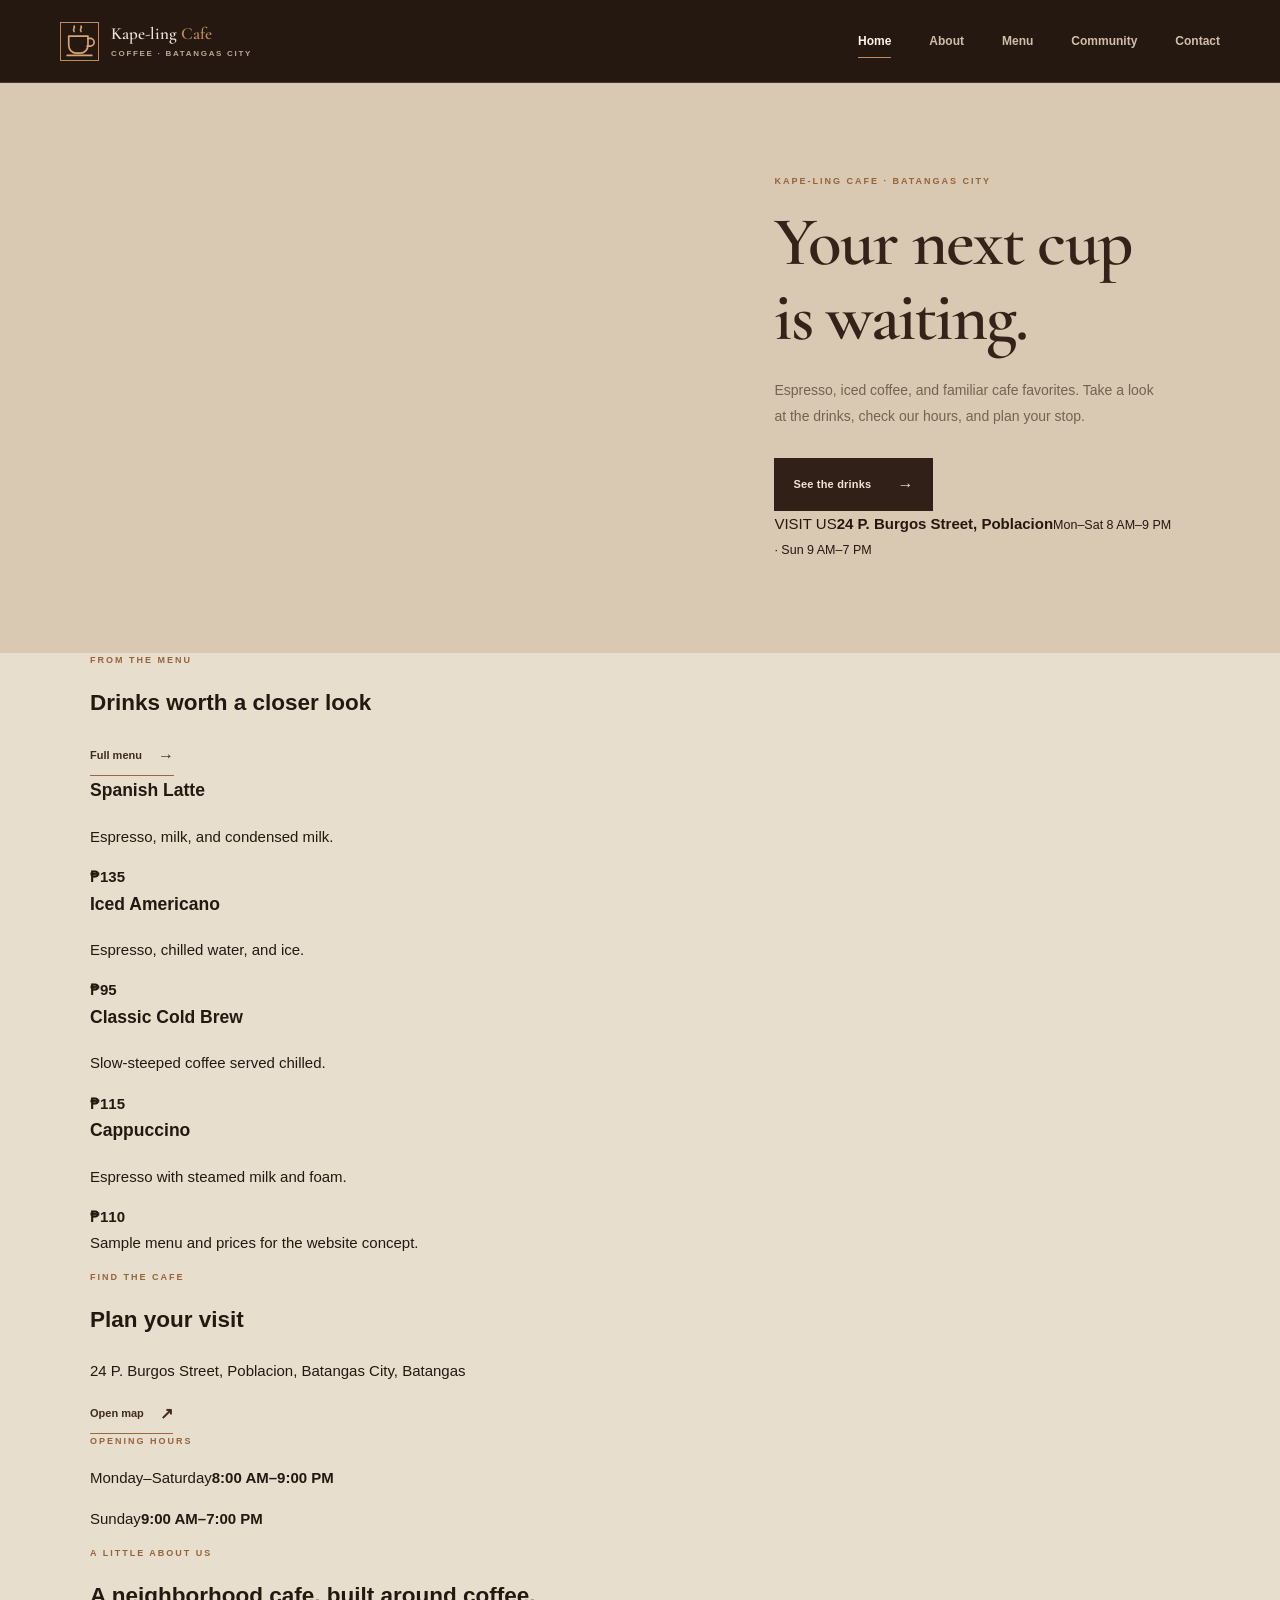
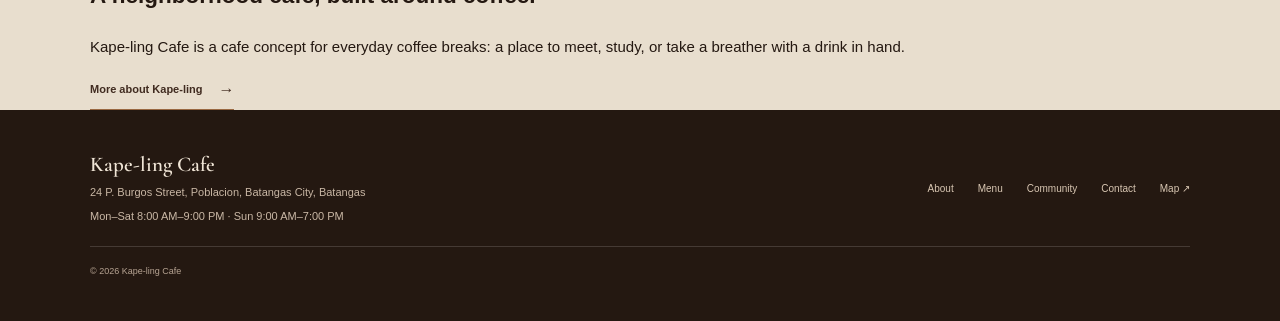
==== commit 873481a8: "Redesign homepage with menu and visit details" ====
--- a/index.html
+++ b/index.html
@@ -1,17 +1,18 @@
 <!DOCTYPE html>
-<html lang="en"><head><meta charset="UTF-8"><meta name="viewport" content="width=device-width, initial-scale=1.0"><meta name="description" content="Good coffee, good conversations, and a welcoming community."><title>Home | Kape-ling Cafe</title><link rel="preconnect" href="https://fonts.googleapis.com"><link rel="preconnect" href="https://fonts.gstatic.com" crossorigin><link href="https://fonts.googleapis.com/css2?family=Cormorant+Garamond:wght@500;600;700&family=Manrope:wght@400;500;600;700&display=swap" rel="stylesheet"><link rel="stylesheet" href="css/style.css"></head><body> 
-<header class="site-header">
-  <div class="header-inner">
-    <a class="brand" href="index.html" aria-label="Kape-ling Cafe home"><span class="brand-mark">K</span><span class="brand-name">Kape-ling <b>Cafe</b><small>WHERE FRIENDSHIP BREWS</small></span></a>
-    <nav class="main-nav" aria-label="Main navigation">
-      <a href="index.html" aria-current="page" class="active">Home</a><a href="about.html" >About</a><a href="menu.html" >Menu</a><a href="community.html" >Community</a><a href="contact.html" >Contact</a>
-    </nav>
-  </div>
-</header>
+<html lang="en"><head><meta charset="UTF-8"><meta name="viewport" content="width=device-width, initial-scale=1.0"><meta name="description" content="Coffee, espresso drinks, and a neighborhood spot to take a break at Kape-ling Cafe."><title>Kape-ling Cafe | Coffee & More</title><link rel="preconnect" href="https://fonts.googleapis.com"><link rel="preconnect" href="https://fonts.gstatic.com" crossorigin><link href="https://fonts.googleapis.com/css2?family=Cormorant+Garamond:wght@500;600;700&family=DM+Sans:wght@400;500;600;700&display=swap" rel="stylesheet"><link rel="stylesheet" href="/css/style.css"></head><body>
+<header class="site-header"><div class="header-inner">
+<a class="brand" href="/" aria-label="Kape-ling Cafe home"><span class="brand-mark" aria-hidden="true"><svg viewBox="0 0 48 48"><path d="M10 17h25v12a10 10 0 0 1-10 10h-5a10 10 0 0 1-10-10V17Z" fill="none" stroke="currentColor" stroke-width="2.2" stroke-linejoin="round"/><path d="M35 20h3a5 5 0 0 1 0 10h-4M8 42h32M17 11c-3-3 2-4 0-7m9 7c-3-3 2-4 0-7" fill="none" stroke="currentColor" stroke-width="2.2" stroke-linecap="round"/></svg></span><span class="brand-name">Kape-ling <b>Cafe</b><small>COFFEE · BATANGAS CITY</small></span></a>
+<nav class="main-nav" aria-label="Main navigation"><a href="/" aria-current="page" class="active">Home</a><a href="/about">About</a><a href="/menu">Menu</a><a href="/community">Community</a><a href="/contact">Contact</a></nav>
+</div></header>
 <main>
-<section class="home-hero"><div class="hero-image" role="img" aria-label="Freshly prepared coffee on a cafe table"></div><div class="hero-copy"><p class="eyebrow">YOUR EVERYDAY COFFEE SPOT</p><h1>Good coffee.<br><em>Good company.</em></h1><p>A comfortable place to slow down, share stories, and enjoy a cup made just right.</p><a class="button button-dark" href="menu.html">Explore the menu <span>→</span></a><span class="hero-caption">KAPE-LING CAFE · COFFEE & CONNECTION</span></div></section>
-<section class="welcome section-wrap"><div><p class="eyebrow">A PLACE TO CALL YOURS</p><h2>Come for the coffee.<br><em>Stay for the company.</em></h2></div><p>Whether you're catching up with friends, taking a study break, or enjoying a quiet moment, Kape-ling Cafe is a space where everyone is welcome.</p></section>
-<section class="home-tiles section-wrap"><a class="home-tile tile-menu" href="menu.html"><span>01 / THE MENU</span><h3>Find your<br>usual — or<br>something new.</h3><b>Explore drinks ↗</b></a><a class="home-tile tile-about" href="about.html"><span>02 / OUR STORY</span><h3>A little more<br>about Kape-ling.</h3><b>Get to know us ↗</b></a><a class="home-tile tile-community" href="community.html"><span>03 / OUR PEOPLE</span><h3>Better moments<br>are shared.</h3><b>See our community ↗</b></a></section>
-<section class="closing-band"><p class="eyebrow">A GOOD DAY STARTS HERE</p><h2>We'll save you a seat.</h2><a class="text-link" href="contact.html">Get in touch <span>→</span></a></section>
+<section class="home-hero"><div class="hero-image" role="img" aria-label="Coffee being prepared"></div><div class="hero-copy"><p class="eyebrow">KAPE-LING CAFE · BATANGAS CITY</p><h1>Your next cup<br>is waiting.</h1><p>Espresso, iced coffee, and familiar cafe favorites. Take a look at the drinks, check our hours, and plan your stop.</p><a class="button button-dark" href="/menu">See the drinks <span>→</span></a><div class="hero-visit"><span>VISIT US</span><strong>24 P. Burgos Street, Poblacion</strong><small>Mon–Sat 8 AM–9 PM · Sun 9 AM–7 PM</small></div></div></section>
+<section class="home-menu section-wrap"><div class="home-section-heading"><div><p class="eyebrow">FROM THE MENU</p><h2>Drinks worth a closer look</h2></div><a class="text-link" href="/menu">Full menu <span>→</span></a></div><div class="signature-grid">
+<article class="signature-card"><div class="signature-photo signature-spanish" role="img" aria-label="Spanish latte"></div><div class="signature-info"><div><h3>Spanish Latte</h3><p>Espresso, milk, and condensed milk.</p></div><strong>₱135</strong></div></article>
+<article class="signature-card"><div class="signature-photo signature-americano" role="img" aria-label="Iced Americano"></div><div class="signature-info"><div><h3>Iced Americano</h3><p>Espresso, chilled water, and ice.</p></div><strong>₱95</strong></div></article>
+<article class="signature-card"><div class="signature-photo signature-coldbrew" role="img" aria-label="Classic Cold Brew"></div><div class="signature-info"><div><h3>Classic Cold Brew</h3><p>Slow-steeped coffee served chilled.</p></div><strong>₱115</strong></div></article>
+<article class="signature-card"><div class="signature-photo signature-cappuccino" role="img" aria-label="Cappuccino"></div><div class="signature-info"><div><h3>Cappuccino</h3><p>Espresso with steamed milk and foam.</p></div><strong>₱110</strong></div></article>
+</div><p class="price-disclaimer">Sample menu and prices for the website concept.</p></section>
+<section class="visit-strip"><div class="section-wrap visit-strip-inner"><div><p class="eyebrow">FIND THE CAFE</p><h2>Plan your visit</h2><p>24 P. Burgos Street, Poblacion, Batangas City, Batangas</p><a class="text-link" href="https://www.google.com/maps/search/?api=1&query=24+P.+Burgos+Street%2C+Poblacion%2C+Batangas+City%2C+Batangas" target="_blank" rel="noopener">Open map <span>↗</span></a></div><div class="hours-panel"><p class="eyebrow">OPENING HOURS</p><p><span>Monday–Saturday</span><strong>8:00 AM–9:00 PM</strong></p><p><span>Sunday</span><strong>9:00 AM–7:00 PM</strong></p></div></div></section>
+<section class="home-about section-wrap"><div><p class="eyebrow">A LITTLE ABOUT US</p><h2>A neighborhood cafe, built around coffee.</h2></div><div><p>Kape-ling Cafe is a cafe concept for everyday coffee breaks: a place to meet, study, or take a breather with a drink in hand.</p><a class="text-link" href="/about">More about Kape-ling <span>→</span></a></div></section>
 </main>
-<footer class="site-footer"><div class="footer-inner"><div><a class="footer-brand" href="index.html">Kape-ling Cafe</a><p>Where Friendship Brews, One Cup at a Time.</p></div><div class="footer-links"><a href="about.html">About</a><a href="menu.html">Menu</a><a href="community.html">Community</a><a href="contact.html">Contact</a></div><small>© 2026 Kape-ling Cafe. All rights reserved.</small></div></footer></body></html>+<footer class="site-footer"><div class="footer-inner"><div><a class="footer-brand" href="/">Kape-ling Cafe</a><p>24 P. Burgos Street, Poblacion, Batangas City, Batangas</p><p>Mon–Sat 8:00 AM–9:00 PM · Sun 9:00 AM–7:00 PM</p></div><div class="footer-links"><a href="/about">About</a><a href="/menu">Menu</a><a href="/community">Community</a><a href="/contact">Contact</a><a href="https://www.google.com/maps/search/?api=1&query=24+P.+Burgos+Street%2C+Poblacion%2C+Batangas+City%2C+Batangas" target="_blank" rel="noopener">Map ↗</a></div><small>© 2026 Kape-ling Cafe</small></div></footer></body></html>
--- a/css/style.css
+++ b/css/style.css
@@ -38,17 +38,101 @@
 .footer-links a{color:#d8c6b2}
 .quote-section p{color:#402b20}
 @media(max-width:560px){.home-hero{background:#d9c8b2}}
-/* Distinct drink photography: each menu item has its own matching image */
-.menu-card:nth-child(1) .menu-photo{background-image:url("https://images.unsplash.com/photo-1461023058943-07fcbe16d735?auto=format&fit=crop&w=900&q=88")}
-.menu-card:nth-child(2) .menu-photo{background-image:url("https://images.unsplash.com/photo-1517701604599-bb29b565090c?auto=format&fit=crop&w=900&q=88")}
-.menu-card:nth-child(3) .menu-photo{background-image:url("https://images.unsplash.com/photo-1570968915860-54d5c301fa9f?auto=format&fit=crop&w=900&q=88")}
-.menu-card:nth-child(4) .menu-photo{background-image:url("https://images.unsplash.com/photo-1517701550927-30cf4ba1dba5?auto=format&fit=crop&w=900&q=88")}
-.menu-card:nth-child(5) .menu-photo{background-image:url("https://images.unsplash.com/photo-1498804103079-a6351b050096?auto=format&fit=crop&w=900&q=88")}
-.menu-card:nth-child(6) .menu-photo{background-image:url("https://images.unsplash.com/photo-1509042239860-f550ce710b93?auto=format&fit=crop&w=900&q=88")}
-.menu-card:nth-child(7) .menu-photo{background-image:url("https://images.unsplash.com/photo-1517701550927-30cf4ba1dba5?auto=format&fit=crop&w=900&q=88")}
-.menu-card:nth-child(8) .menu-photo{background-image:url("https://images.unsplash.com/photo-1511920170033-f8396924c348?auto=format&fit=crop&w=900&q=88")}
-.menu-card:nth-child(9) .menu-photo{background-image:url("https://images.unsplash.com/photo-1570968915860-54d5c301fa9f?auto=format&fit=crop&w=900&q=88")}
-.menu-card:nth-child(10) .menu-photo{background-image:url("https://images.unsplash.com/photo-1517701604599-bb29b565090c?auto=format&fit=crop&w=900&q=88")}
-.menu-card:nth-child(11) .menu-photo{background-image:url("https://images.unsplash.com/photo-1517701550927-30cf4ba1dba5?auto=format&fit=crop&w=900&q=88")}
-.menu-card:nth-child(12) .menu-photo{background-image:url("https://images.unsplash.com/photo-1461023058943-07fcbe16d735?auto=format&fit=crop&w=900&q=88")}
-.menu-photo{background-position:center;background-size:cover;filter:saturate(.82) sepia(.08)}
+
+/* Drink-accurate menu photography from Pexels: black coffee stays black; milk drinks show milk */
+.drink-photo-1{background-image:url("https://images.pexels.com/photos/29497982/pexels-photo-29497982.jpeg?auto=compress&cs=tinysrgb&w=900")}
+.drink-photo-2{background-image:url("https://images.pexels.com/photos/34932738/pexels-photo-34932738.jpeg?auto=compress&cs=tinysrgb&w=900")}
+.drink-photo-3{background-image:url("https://images.pexels.com/photos/8736396/pexels-photo-8736396.jpeg?auto=compress&cs=tinysrgb&w=900")}
+.drink-photo-4{background-image:url("https://images.pexels.com/photos/6189901/pexels-photo-6189901.jpeg?auto=compress&cs=tinysrgb&w=900")}
+.drink-photo-5{background-image:url("https://images.pexels.com/photos/14407580/pexels-photo-14407580.jpeg?auto=compress&cs=tinysrgb&w=900")}
+.drink-photo-6{background-image:url("https://images.pexels.com/photos/6048537/pexels-photo-6048537.jpeg?auto=compress&cs=tinysrgb&w=900")}
+.drink-photo-7{background-image:url("https://images.pexels.com/photos/18997241/pexels-photo-18997241.jpeg?auto=compress&cs=tinysrgb&w=900")}
+.drink-photo-8{background-image:url("https://images.pexels.com/photos/29269654/pexels-photo-29269654.jpeg?auto=compress&cs=tinysrgb&w=900")}
+.drink-photo-9{background-image:url("https://images.pexels.com/photos/8472242/pexels-photo-8472242.jpeg?auto=compress&cs=tinysrgb&w=900")}
+.drink-photo-10{background-image:url("https://images.pexels.com/photos/15800367/pexels-photo-15800367.jpeg?auto=compress&cs=tinysrgb&w=900")}
+.drink-photo-11{background-image:url("https://images.pexels.com/photos/13549430/pexels-photo-13549430.jpeg?auto=compress&cs=tinysrgb&w=900")}
+.drink-photo-12{background-image:url("https://images.pexels.com/photos/34046801/pexels-photo-34046801.jpeg?auto=compress&cs=tinysrgb&w=900")}
+.menu-photo{background-position:center;background-size:cover;filter:saturate(.84) sepia(.08)}
+
+
+/* Dark header panel: match the footer for a balanced coffeehouse frame */
+.site-header{background:#241811;border-bottom:1px solid rgba(232,222,206,.16)}
+.brand,.brand-name{color:#eee4d6}
+.brand-name b{color:#c08b5d}
+.brand-name small{color:#bda994}
+.brand-mark{border-color:#c08b5d;color:#d5a477}
+.main-nav a{color:#d0beaa}
+.main-nav a:hover,.main-nav a.active{color:#fff4e6}
+.main-nav a.active:after,.main-nav a:hover:after{background:#c08b5d}
+
+/* Community testimonials: separate cards with stronger contrast and spacing */
+.reviews-section{background:#d2bea6;padding:82px 0 90px}
+.reviews-section h2{color:#352319;margin-bottom:34px}
+.review-grid{grid-template-columns:repeat(3,minmax(0,1fr));gap:22px;margin-top:28px}
+.review-grid article{background:#f0e6d8;border:1px solid #bda58b;border-top:3px solid #9a6942;border-radius:3px;padding:24px 24px 22px;min-height:220px;box-shadow:0 8px 22px rgba(36,24,17,.07);display:flex;flex-direction:column}
+.review-grid article>span{font:700 10px var(--sans);letter-spacing:1.8px;color:#95633c}
+.review-grid article p{font:600 21px/1.45 var(--serif);color:#352319;margin:20px 0 22px;flex:1}
+.review-grid article small{font-size:10px;line-height:1.5;color:#66513f;border-top:1px solid #d5c2ad;padding-top:12px}
+.reviews-section .small-note{color:#65513f;font-size:10px;margin-top:24px}
+@media(max-width:800px){.review-grid{grid-template-columns:repeat(2,minmax(0,1fr))}}
+@media(max-width:560px){.review-grid{grid-template-columns:1fr;gap:16px}.review-grid article{min-height:0;padding:22px}.review-grid article p{font-size:21px}.reviews-section{padding:62px 0 70px}}
+
+
+/* About page: make Mission, Vision, and Values easier to distinguish */
+.purpose-section{
+  background:#cdb79e;
+  padding:88px 0 96px;
+}
+.purpose-section>.section-wrap>.eyebrow{
+  color:#70472d;
+  font-size:10px;
+  letter-spacing:2.2px;
+  margin-bottom:26px;
+}
+.purpose-grid{
+  display:grid;
+  grid-template-columns:repeat(3,minmax(0,1fr));
+  gap:22px;
+  margin-top:0;
+}
+.purpose-grid article{
+  background:#eee4d6;
+  border:1px solid #b99d80;
+  border-top:4px solid #9a6942;
+  border-radius:4px;
+  padding:28px 26px 30px;
+  min-height:235px;
+  box-shadow:0 8px 22px rgba(36,24,17,.08);
+  transition:transform .2s,box-shadow .2s;
+}
+.purpose-grid article:hover{
+  transform:translateY(-4px);
+  box-shadow:0 13px 28px rgba(36,24,17,.13);
+}
+.purpose-grid article>span{
+  display:inline-block;
+  color:#80502f;
+  font-size:9px;
+  letter-spacing:1.8px;
+  padding-bottom:12px;
+  border-bottom:1px solid #d2bda5;
+}
+.purpose-grid h2{
+  color:#352319;
+  font-size:27px;
+  margin:20px 0 13px;
+}
+.purpose-grid p{
+  color:#66513f;
+  font-size:13px;
+  line-height:1.85;
+}
+@media(max-width:800px){
+  .purpose-grid{grid-template-columns:repeat(2,minmax(0,1fr))}
+}
+@media(max-width:560px){
+  .purpose-section{padding:64px 0 70px}
+  .purpose-grid{grid-template-columns:1fr;gap:16px}
+  .purpose-grid article{min-height:0;padding:24px 22px 26px}
+  .purpose-grid h2{font-size:25px}
+}
